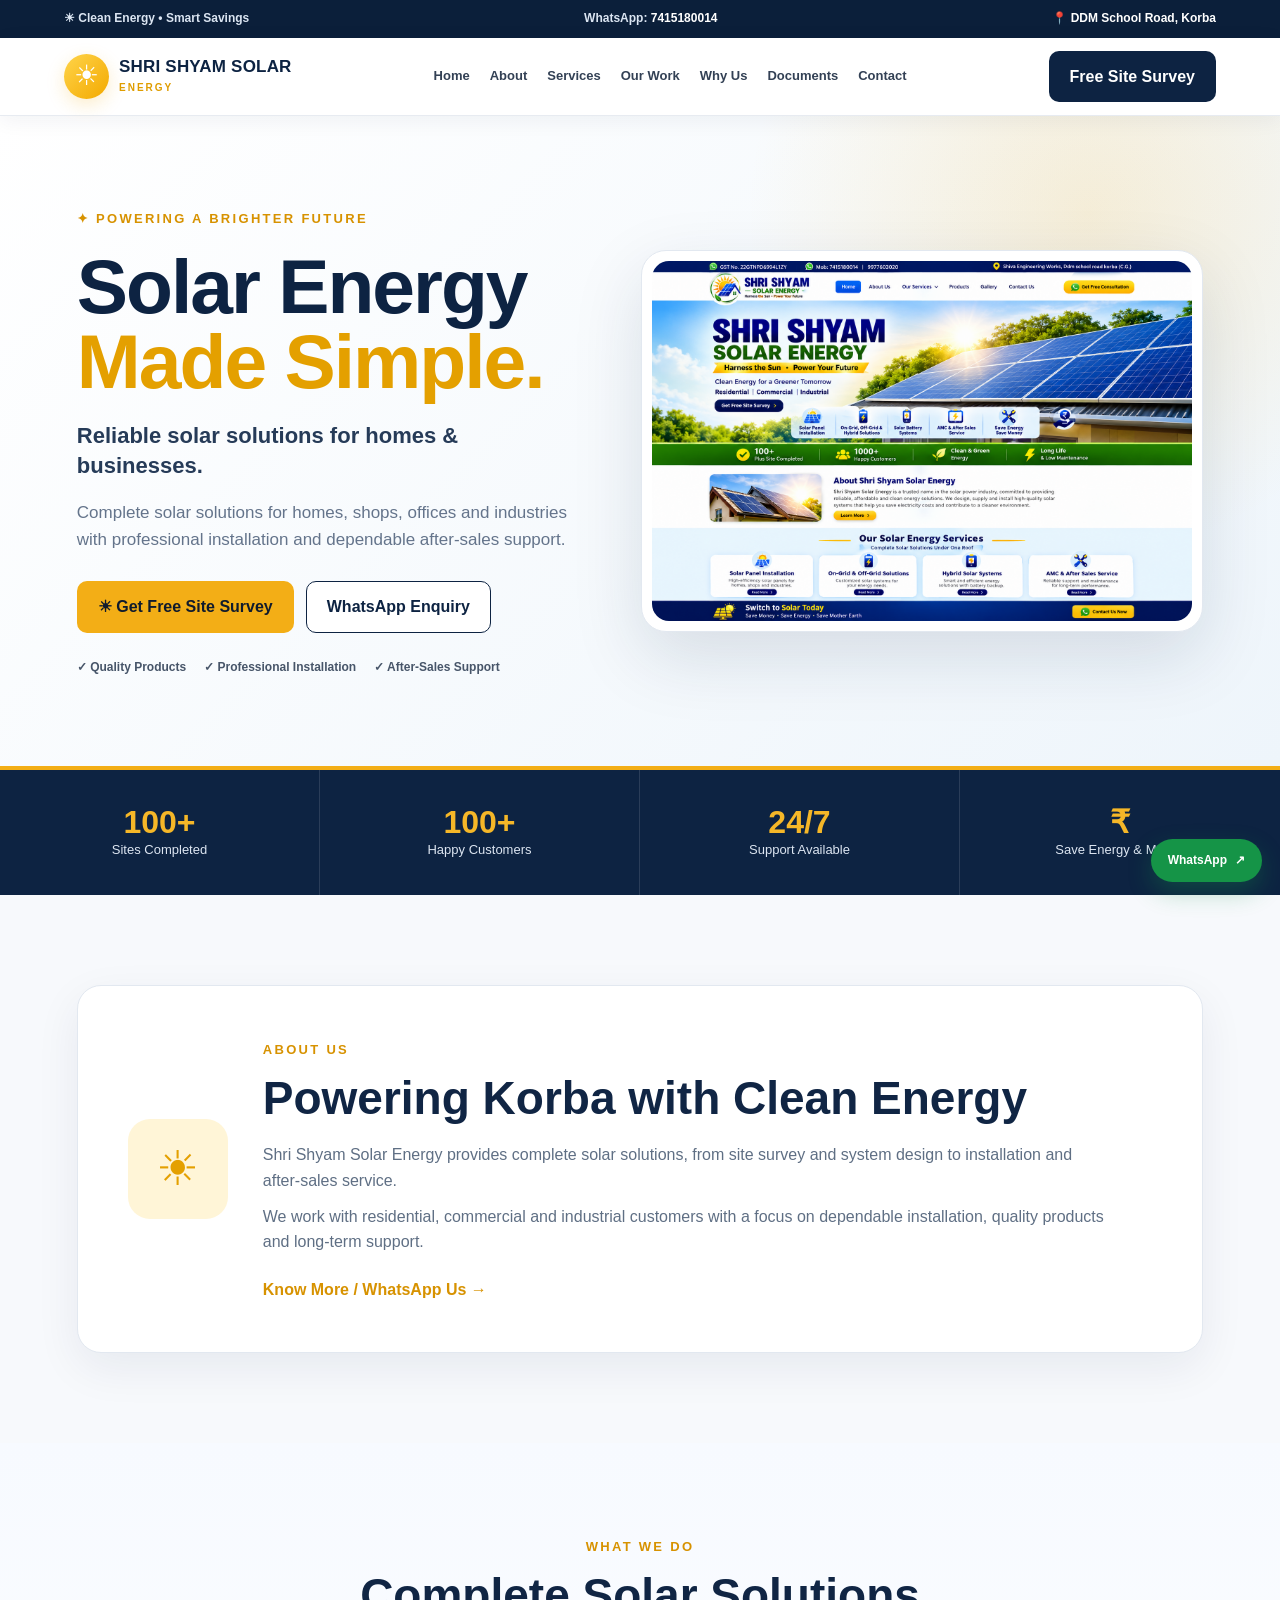
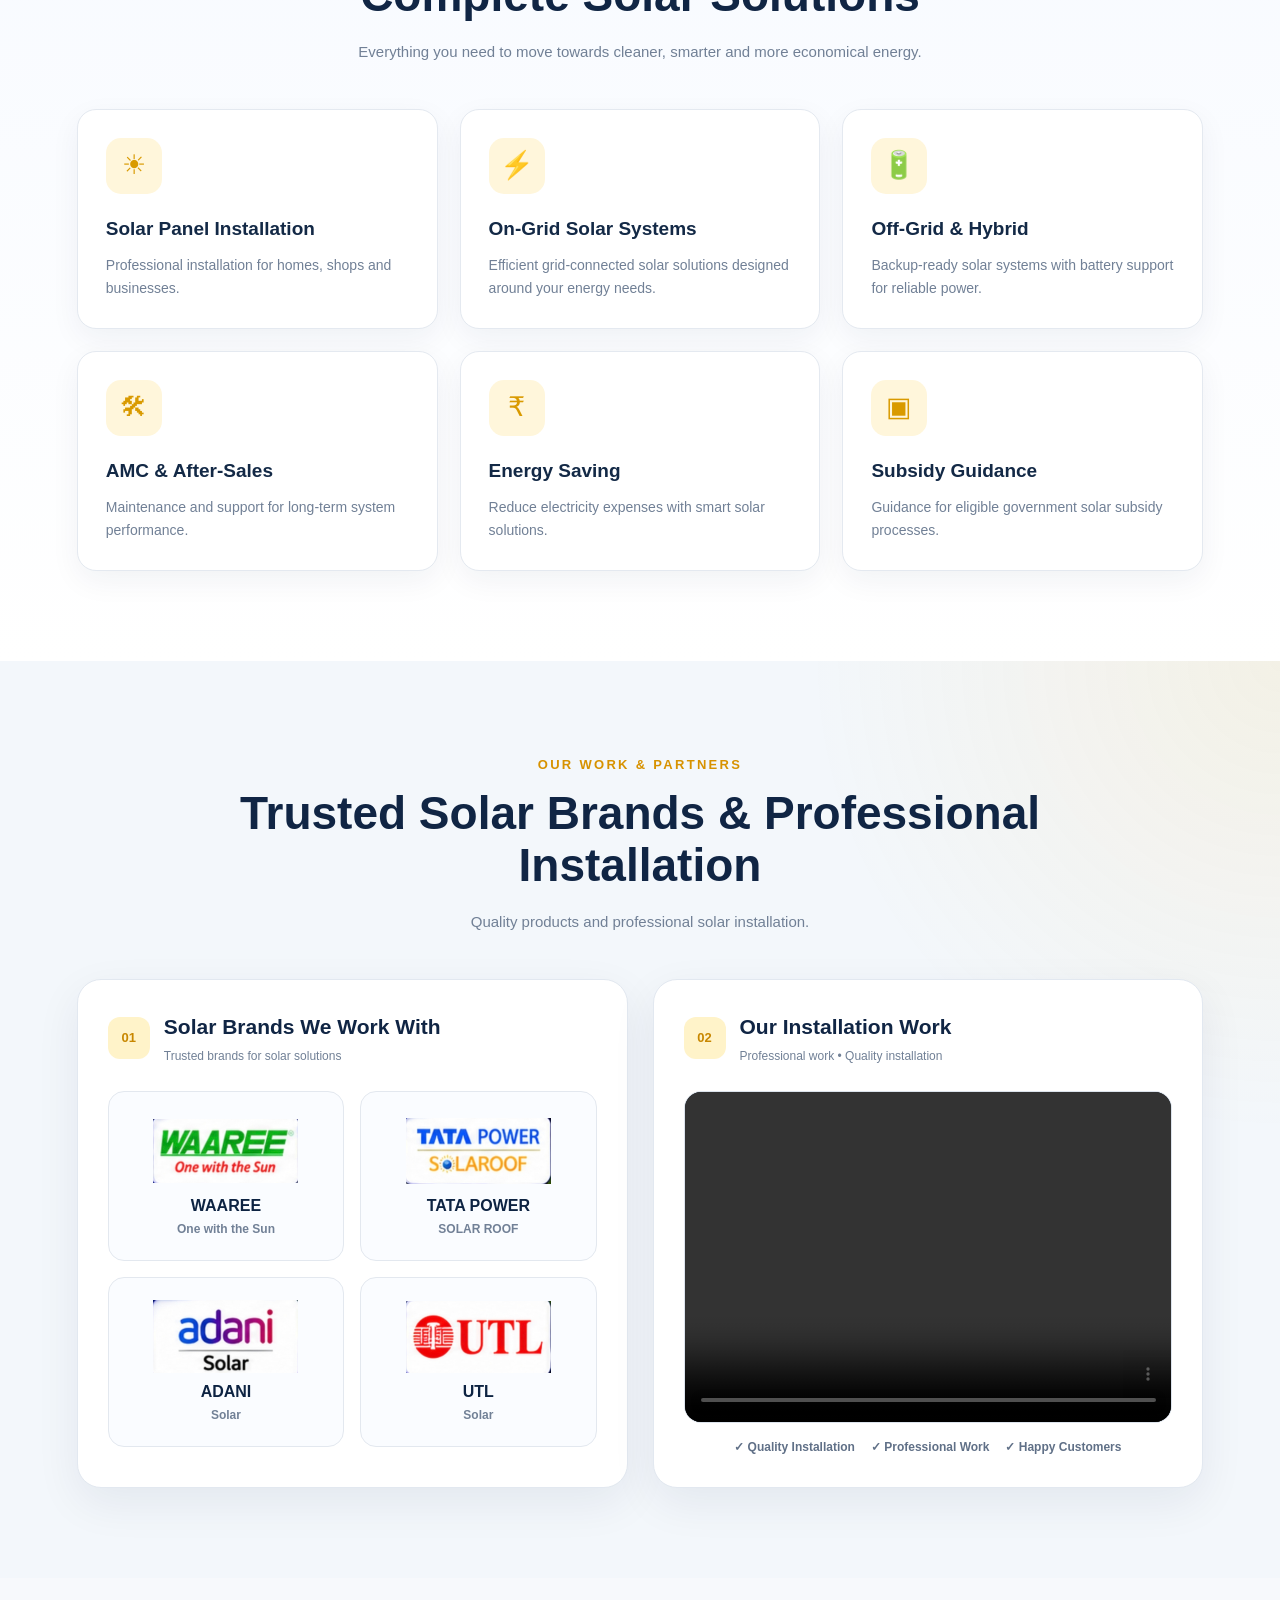
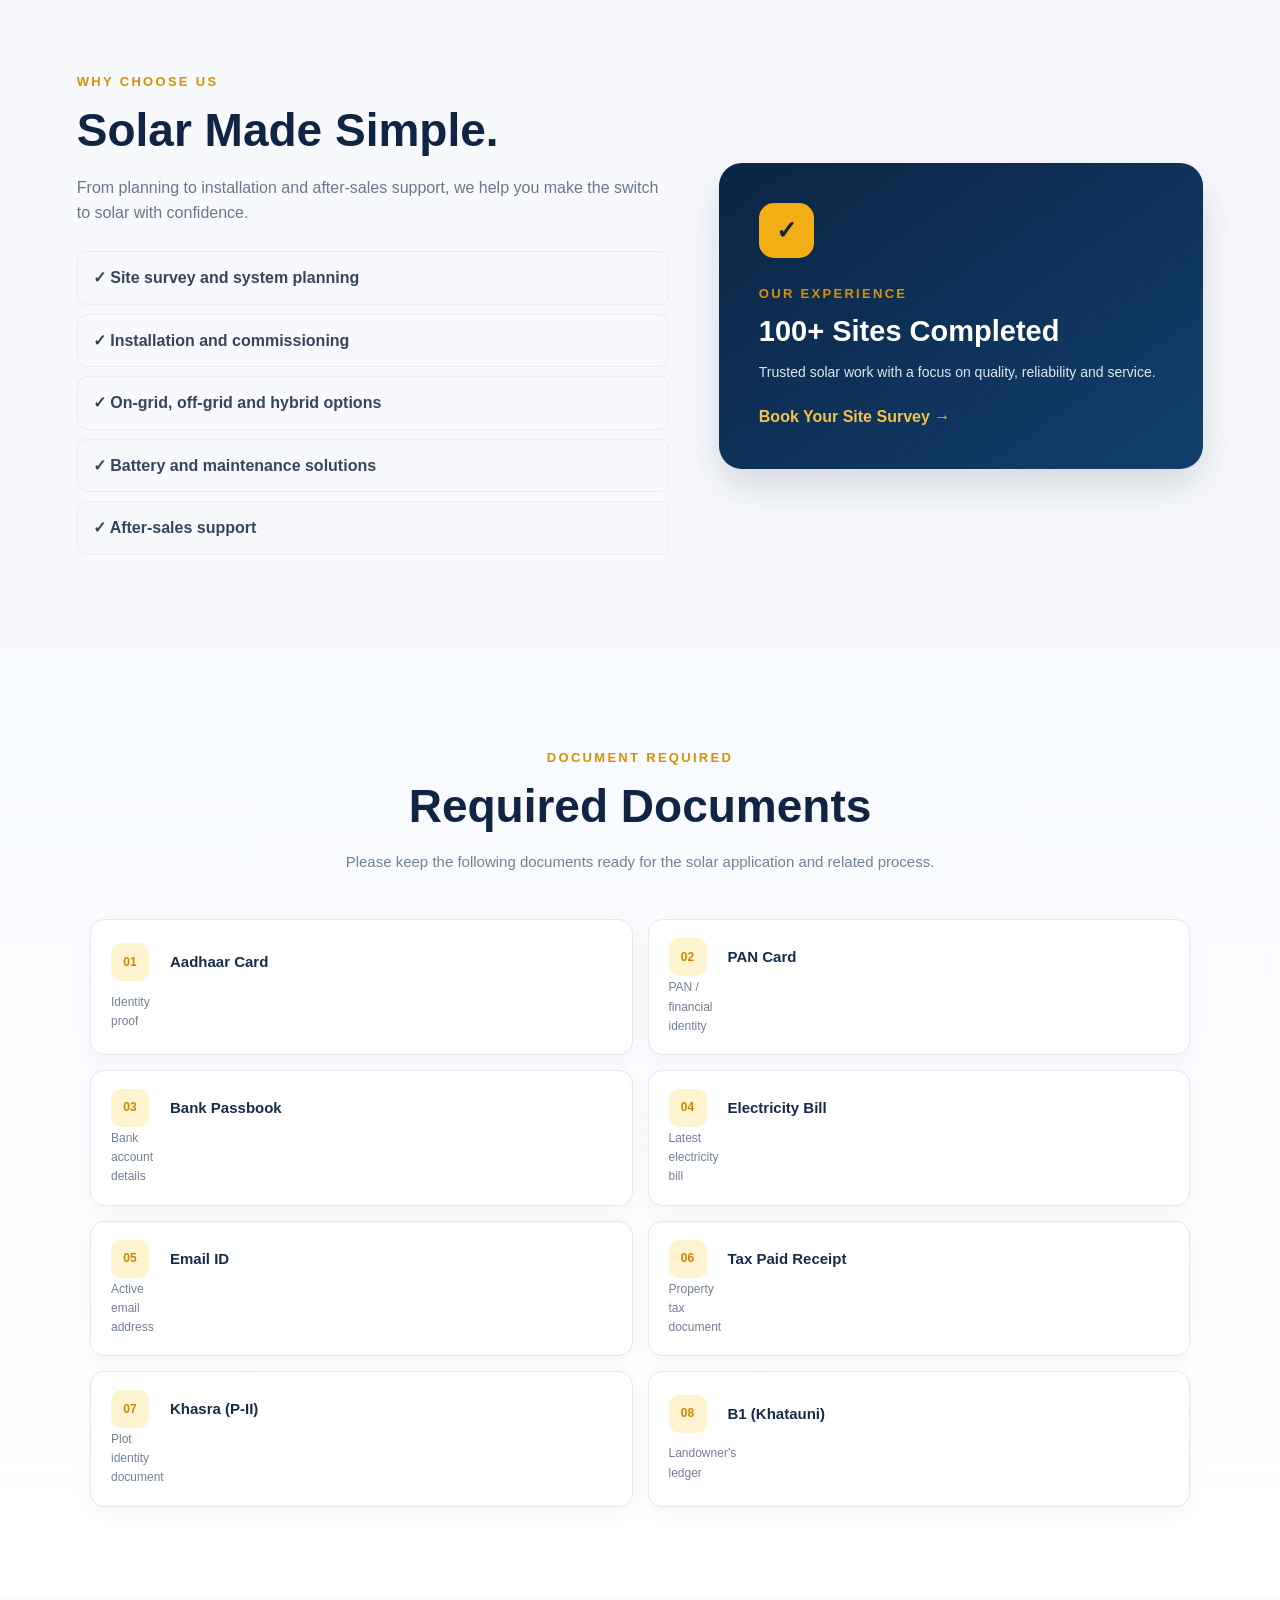
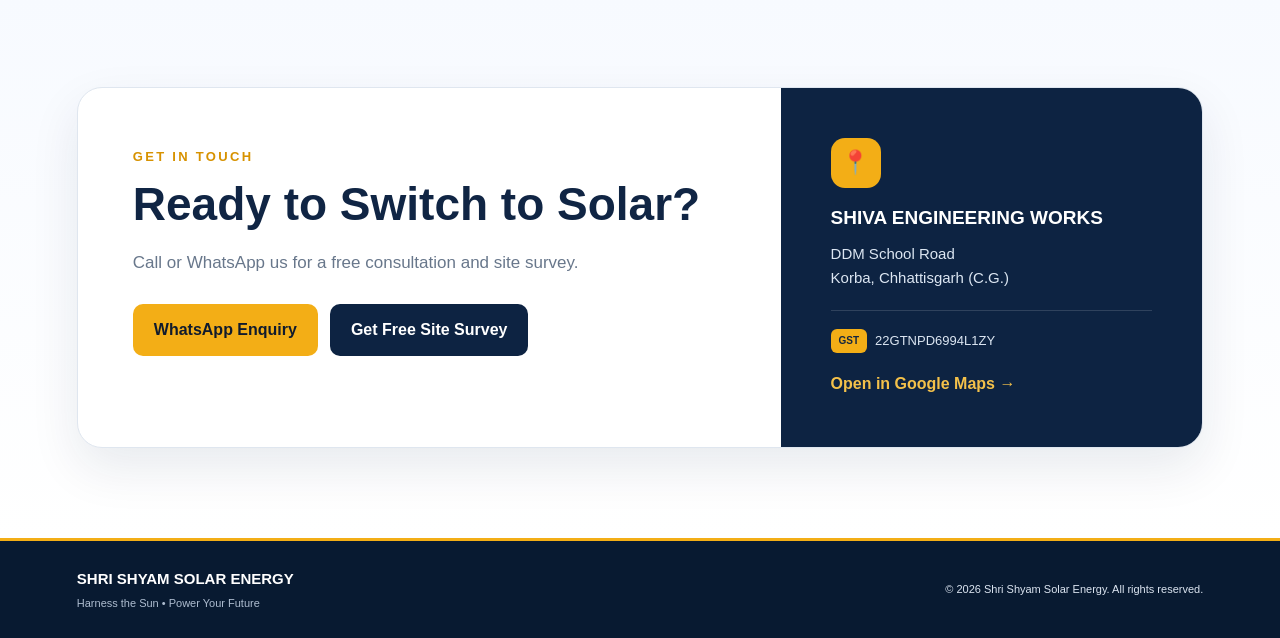
==== index.html @ 36a0c5da "Update index.html" ====
<!DOCTYPE html>
<html lang="en">

<head>
  <meta charset="UTF-8">
  <meta name="viewport" content="width=device-width, initial-scale=1.0">

  <meta name="description"
    content="Shri Shyam Solar Energy - Solar panel installation, on-grid, off-grid, hybrid systems, batteries and AMC services in Korba, Chhattisgarh.">

  <meta name="theme-color" content="#0d2342">

  <title>Shri Shyam Solar Energy | Korba</title>

  <link rel="stylesheet" href="style.css">
</head>

<body>

  <!-- TOP BAR -->
  <div class="topbar">
    <div>☀ Clean Energy • Smart Savings</div>

    <div>
      WhatsApp:
      <a href="https://wa.me/917415180014?text=Hello%20Shri%20Shyam%20Solar%20Energy%2C%20I%20want%20a%20solar%20enquiry.">
        7415180014
      </a>
    </div>

    <a
      class="location-link"
      href="https://www.google.com/maps/dir/?api=1&destination=Shiva%20Engineering%20Works%2C%20DDM%20School%20Road%2C%20Korba%2C%20Chhattisgarh"
      target="_blank"
      rel="noopener">
      📍 DDM School Road, Korba
    </a>
  </div>


  <!-- NAVIGATION -->
  <nav class="nav">

    <a class="brand" href="#home">
      <div class="brand-mark">☀</div>

      <div class="brand-text">
        <strong>SHRI SHYAM SOLAR</strong>
        <span>ENERGY</span>
      </div>
    </a>

    <div class="links">
      <a href="#home">Home</a>
      <a href="#about">About</a>
      <a href="#services">Services</a>
      <a href="#work">Our Work</a>
      <a href="#why">Why Us</a>
      <a href="#documents">Documents</a>
      <a href="#contact">Contact</a>
    </div>

    <a
      class="btn navy nav-cta"
      href="https://wa.me/917415180014?text=Hello%20Shri%20Shyam%20Solar%20Energy%2C%20I%20want%20a%20free%20site%20survey.">
      Free Site Survey
    </a>

  </nav>


  <main>

    <!-- HERO -->
    <section class="hero" id="home">

      <div class="hero-copy">

        <label>✦ POWERING A BRIGHTER FUTURE</label>

        <h1>
          Solar Energy
          <em>Made Simple.</em>
        </h1>

        <h2>
          Reliable solar solutions for homes & businesses.
        </h2>

        <p>
          Complete solar solutions for homes, shops, offices and industries
          with professional installation and dependable after-sales support.
        </p>

        <div class="actions">

          <a
            class="btn gold"
            href="https://wa.me/917415180014?text=Hello%20Shri%20Shyam%20Solar%20Energy%2C%20I%20want%20a%20free%20site%20survey.">
            ☀ Get Free Site Survey
          </a>

          <a
            class="btn outline"
            href="https://wa.me/917415180014?text=Hello%20Shri%20Shyam%20Solar%20Energy%2C%20I%20want%20a%20solar%20enquiry.">
            WhatsApp Enquiry
          </a>

        </div>

        <div class="points">
          <span>✓ Quality Products</span>
          <span>✓ Professional Installation</span>
          <span>✓ After-Sales Support</span>
        </div>

      </div>


      <!-- MAIN BRAND IMAGE -->
      <div class="heroimg">
        <img
          src="solar-banner.png"
          alt="Shri Shyam Solar Energy">
      </div>

    </section>


    <!-- STATS -->
    <section class="stats">

      <div>
        <b>100+</b>
        <span>Sites Completed</span>
      </div>

      <div>
        <b>100+</b>
        <span>Happy Customers</span>
      </div>

      <div>
        <b>24/7</b>
        <span>Support Available</span>
      </div>

      <div>
        <b>₹</b>
        <span>Save Energy & Money</span>
      </div>

    </section>


    <!-- ABOUT -->
    <section class="section" id="about">

      <div class="card about">

        <div class="icon">☀</div>

        <div>
          <label>ABOUT US</label>

          <h2>Powering Korba with Clean Energy</h2>

          <p>
            Shri Shyam Solar Energy provides complete solar solutions,
            from site survey and system design to installation and
            after-sales service.
          </p>

          <p>
            We work with residential, commercial and industrial customers
            with a focus on dependable installation, quality products
            and long-term support.
          </p>

          <a
            class="text-link"
            href="https://wa.me/917415180014?text=Hello%20Shri%20Shyam%20Solar%20Energy%2C%20I%20want%20more%20information.">
            Know More / WhatsApp Us →
          </a>
        </div>

      </div>

    </section>


    <!-- SERVICES -->
    <section class="section light" id="services">

      <header>
        <label>WHAT WE DO</label>

        <h2>Complete Solar Solutions</h2>

        <p>
          Everything you need to move towards cleaner, smarter
          and more economical energy.
        </p>
      </header>


      <div class="grid services">

        <article>
          <i>☀</i>
          <h3>Solar Panel Installation</h3>
          <p>Professional installation for homes, shops and businesses.</p>
        </article>

        <article>
          <i>⚡</i>
          <h3>On-Grid Solar Systems</h3>
          <p>
            Efficient grid-connected solar solutions designed around
            your energy needs.
          </p>
        </article>

        <article>
          <i>🔋</i>
          <h3>Off-Grid & Hybrid</h3>
          <p>
            Backup-ready solar systems with battery support
            for reliable power.
          </p>
        </article>

        <article>
          <i>🛠</i>
          <h3>AMC & After-Sales</h3>
          <p>
            Maintenance and support for long-term system performance.
          </p>
        </article>

        <article>
          <i>₹</i>
          <h3>Energy Saving</h3>
          <p>
            Reduce electricity expenses with smart solar solutions.
          </p>
        </article>

        <article>
          <i>▣</i>
          <h3>Subsidy Guidance</h3>
          <p>
            Guidance for eligible government solar subsidy processes.
          </p>
        </article>

      </div>

    </section>


    <!-- OUR WORK -->
    <section class="section work" id="work">

      <header>
        <label>OUR WORK & PARTNERS</label>

        <h2>Trusted Solar Brands & Professional Installation</h2>

        <p>
          Quality products and professional solar installation.
        </p>
      </header>


      <div class="workgrid">

        <!-- BRANDS -->
        <div class="card work-card">

          <div class="box-heading">
            <span>01</span>

            <div>
              <h3>Solar Brands We Work With</h3>
              <p>Trusted brands for solar solutions</p>
            </div>
          </div>


          <div class="brands">

            <div class="brand-card">
              <img
                src="IMG_20260815_014127.jpg"
                alt="WAAREE Solar">

              <strong>WAAREE</strong>
              <small>One with the Sun</small>
            </div>


            <div class="brand-card">
              <img
                src="IMG_20260815_014147.jpg"
                alt="TATA Power Solar">

              <strong>TATA POWER</strong>
              <small>SOLAR ROOF</small>
            </div>


            <div class="brand-card">
              <img
                src="IMG_20260815_014202.jpg"
                alt="Adani Solar">

              <strong>ADANI</strong>
              <small>Solar</small>
            </div>


            <div class="brand-card">
              <img
                src="IMG_20260815_014248.jpg"
                alt="UTL Solar">

              <strong>UTL</strong>
              <small>Solar</small>
            </div>

          </div>

        </div>


        <!-- VIDEO -->
        <div class="card work-card">

          <div class="box-heading">
            <span>02</span>

            <div>
              <h3>Our Installation Work</h3>
              <p>Professional work • Quality installation</p>
            </div>
          </div>


          <div class="video">

            <video
              controls
              playsinline
              preload="metadata">

              <source
                src="VID_20260814_113525_808.mp4"
                type="video/mp4">

              Your browser does not support video.

            </video>

          </div>


          <div class="video-points">
            <span>✓ Quality Installation</span>
            <span>✓ Professional Work</span>
            <span>✓ Happy Customers</span>
          </div>

        </div>

      </div>

    </section>


    <!-- WHY US -->
    <section class="section" id="why">

      <div class="why">

        <div>

          <label>WHY CHOOSE US</label>

          <h2>Solar Made Simple.</h2>

          <p>
            From planning to installation and after-sales support,
            we help you make the switch to solar with confidence.
          </p>


          <ul>
            <li>✓ Site survey and system planning</li>
            <li>✓ Installation and commissioning</li>
            <li>✓ On-grid, off-grid and hybrid options</li>
            <li>✓ Battery and maintenance solutions</li>
            <li>✓ After-sales support</li>
          </ul>

        </div>


        <aside>

          <b>✓</b>

          <label>OUR EXPERIENCE</label>

          <h3>100+ Sites Completed</h3>

          <p>
            Trusted solar work with a focus on quality,
            reliability and service.
          </p>

          <a
            href="https://wa.me/917415180014?text=Hello%20Shri%20Shyam%20Solar%20Energy%2C%20I%20want%20a%20free%20site%20survey.">
            Book Your Site Survey →
          </a>

        </aside>

      </div>

    </section>


    <!-- DOCUMENTS -->
    <section class="section light" id="documents">

      <header>

        <label>DOCUMENT REQUIRED</label>

        <h2>Required Documents</h2>

        <p>
          Please keep the following documents ready for the
          solar application and related process.
        </p>

      </header>


      <div class="documents-grid">

        <div class="document-item">
          <span>01</span>
          <strong>Aadhaar Card</strong>
          <small>Identity proof</small>
        </div>

        <div class="document-item">
          <span>02</span>
          <strong>PAN Card</strong>
          <small>PAN / financial identity</small>
        </div>

        <div class="document-item">
          <span>03</span>
          <strong>Bank Passbook</strong>
          <small>Bank account details</small>
        </div>

        <div class="document-item">
          <span>04</span>
          <strong>Electricity Bill</strong>
          <small>Latest electricity bill</small>
        </div>

        <div class="document-item">
          <span>05</span>
          <strong>Email ID</strong>
          <small>Active email address</small>
        </div>

        <div class="document-item">
          <span>06</span>
          <strong>Tax Paid Receipt</strong>
          <small>Property tax document</small>
        </div>

        <div class="document-item">
          <span>07</span>
          <strong>Khasra (P-II)</strong>
          <small>Plot identity document</small>
        </div>

        <div class="document-item">
          <span>08</span>
          <strong>B1 (Khatauni)</strong>
          <small>Landowner's ledger</small>
        </div>

      </div>

    </section>


    <!-- CONTACT -->
    <section class="section light" id="contact">

      <div class="contact">

        <div class="contact-main">

          <label>GET IN TOUCH</label>

          <h2>Ready to Switch to Solar?</h2>

          <p>
            Call or WhatsApp us for a free consultation
            and site survey.
          </p>


          <div class="actions">

            <a
              class="btn gold"
              href="https://wa.me/917415180014?text=Hello%20Shri%20Shyam%20Solar%20Energy%2C%20I%20want%20a%20solar%20enquiry.">
              WhatsApp Enquiry
            </a>

            <a
              class="btn navy"
              href="https://wa.me/917415180014?text=Hello%20Shri%20Shyam%20Solar%20Energy%2C%20I%20want%20a%20free%20site%20survey.">
              Get Free Site Survey
            </a>

          </div>

        </div>


        <!-- CLICKABLE OFFICE ADDRESS -->
        <a
          class="address"
          href="https://www.google.com/maps/dir/?api=1&destination=Shiva%20Engineering%20Works%2C%20DDM%20School%20Road%2C%20Korba%2C%20Chhattisgarh"
          target="_blank"
          rel="noopener">

          <div class="address-icon">📍</div>

          <strong>SHIVA ENGINEERING WORKS</strong>

          <p>
            DDM School Road<br>
            Korba, Chhattisgarh (C.G.)
          </p>

          <div class="gst">
            <span>GST</span>
            22GTNPD6994L1ZY
          </div>

          <span class="map-link">
            Open in Google Maps →
          </span>

        </a>

      </div>

    </section>

  </main>


  <!-- FOOTER -->
  <footer>

    <div>
      <strong>SHRI SHYAM SOLAR ENERGY</strong>

      <small>
        Harness the Sun • Power Your Future
      </small>
    </div>

    <div>
      © 2026 Shri Shyam Solar Energy. All rights reserved.
    </div>

  </footer>


  <!-- FLOATING WHATSAPP -->
  <a
    class="wa"
    href="https://wa.me/917415180014?text=Hello%20Shri%20Shyam%20Solar%20Energy%2C%20I%20want%20a%20solar%20enquiry."
    aria-label="WhatsApp Enquiry">

    <span>WhatsApp</span>
    ↗

  </a>

</body>
</html>
---- style.css ----
* {
  box-sizing: border-box;
  margin: 0;
  padding: 0;
}

html {
  scroll-behavior: smooth;
}

body {
  font-family: Arial, Helvetica, sans-serif;
  color: #172033;
  background: #f7f9fc;
  line-height: 1.6;
  overflow-x: hidden;
}

a {
  text-decoration: none;
  color: inherit;
}

img,
video {
  max-width: 100%;
  display: block;
}


/* =========================
   TOP BAR
   ========================= */

.topbar {
  min-height: 38px;
  padding: 8px 5%;
  display: flex;
  justify-content: space-between;
  align-items: center;
  gap: 18px;
  background: #0b1f3a;
  color: #dbe5f2;
  font-size: 12px;
  font-weight: 700;
}

.topbar a {
  color: #fff;
}

.topbar a:hover {
  color: #f3b51b;
}


/* =========================
   NAVIGATION
   ========================= */

.nav {
  position: sticky;
  top: 0;
  z-index: 50;
  min-height: 78px;
  padding: 12px 5%;
  display: flex;
  align-items: center;
  justify-content: space-between;
  gap: 20px;
  background: #fff;
  border-bottom: 1px solid #e7ebf1;
  box-shadow: 0 4px 20px #0f23460f;
}

.brand {
  display: flex;
  align-items: center;
  gap: 10px;
  flex-shrink: 0;
}

.brand-mark {
  width: 45px;
  height: 45px;
  display: grid;
  place-items: center;
  border-radius: 50%;
  background: linear-gradient(135deg, #ffd44a, #f3a900);
  color: #fff;
  font-size: 28px;
  box-shadow: 0 6px 18px #f3ae1638;
}

.brand-text strong {
  display: block;
  color: #0d2342;
  font-size: 17px;
  line-height: 1;
  letter-spacing: .2px;
}

.brand-text span {
  display: block;
  margin-top: 5px;
  color: #df9d00;
  font-size: 10px;
  font-weight: 900;
  letter-spacing: 2px;
}

.links {
  display: flex;
  align-items: center;
  gap: 20px;
}

.links a {
  font-size: 13px;
  font-weight: 700;
  color: #334155;
}

.links a:hover {
  color: #e09a00;
}


/* =========================
   BUTTONS
   ========================= */

.btn {
  display: inline-flex;
  align-items: center;
  justify-content: center;
  min-height: 46px;
  padding: 12px 20px;
  border-radius: 10px;
  font-weight: 800;
  border: 1px solid transparent;
  transition: .2s ease;
}

.btn:hover {
  transform: translateY(-2px);
}

.navy {
  background: #0d2342;
  color: #fff;
}

.gold {
  background: #f3ae16;
  color: #101b2d;
}

.outline {
  border-color: #0d2342;
  color: #0d2342;
  background: #fff;
}


/* =========================
   HERO
   ========================= */

.hero {
  min-height: 650px;
  padding: 80px 6%;
  display: grid;
  grid-template-columns: .95fr 1.05fr;
  align-items: center;
  gap: 55px;
  background:
    radial-gradient(circle at 85% 15%, #f3ae1629, transparent 28%),
    linear-gradient(135deg, #fff, #eef5fb);
}

.hero-copy {
  min-width: 0;
}

.hero label,
header label,
.card label,
.why label,
.contact label {
  color: #d79200;
  font-size: 13px;
  font-weight: 900;
  letter-spacing: 2.3px;
}

.hero h1 {
  color: #0d2342;
  font-size: clamp(45px, 6vw, 78px);
  line-height: .98;
  letter-spacing: -2px;
  margin-top: 18px;
}

.hero h1 em {
  display: block;
  color: #e4a000;
  font-style: normal;
}

.hero h2 {
  margin-top: 22px;
  color: #263b58;
  font-size: 22px;
  line-height: 1.35;
}

.hero p {
  max-width: 560px;
  margin-top: 12px;
  color: #64748b;
  font-size: 17px;
}

.actions {
  display: flex;
  flex-wrap: wrap;
  gap: 12px;
  margin-top: 28px;
}

.points {
  display: flex;
  flex-wrap: wrap;
  gap: 8px 18px;
  margin-top: 25px;
  color: #475569;
  font-size: 12px;
  font-weight: 700;
}

.points span {
  white-space: nowrap;
}


/* MAIN BRAND PHOTO */

.heroimg {
  width: 100%;
  padding: 10px;
  background: #fff;
  border: 1px solid #e2e8f0;
  border-radius: 25px;
  box-shadow: 0 25px 70px #0d234221;
  overflow: hidden;
}

.heroimg img {
  width: 100%;
  height: auto;
  max-height: 500px;
  object-fit: cover;
  border-radius: 17px;
}


/* =========================
   STATS
   ========================= */

.stats {
  display: grid;
  grid-template-columns: repeat(4, 1fr);
  background: #0d2342;
  border-top: 4px solid #f3ae16;
}

.stats div {
  min-height: 125px;
  display: grid;
  place-items: center;
  align-content: center;
  padding: 20px 12px;
  border-right: 1px solid #ffffff1f;
  text-align: center;
}

.stats div:last-child {
  border-right: 0;
}

.stats b {
  color: #f5b728;
  font-size: 32px;
  line-height: 1.1;
}

.stats span {
  color: #dce5f1;
  font-size: 13px;
}


/* =========================
   COMMON SECTIONS
   ========================= */

.section {
  width: 100%;
  padding: 90px 6%;
}

.light {
  background: linear-gradient(180deg, #f7faff, #fff);
}

header {
  max-width: 850px;
  margin: 0 auto 45px;
  text-align: center;
}

h2 {
  color: #102544;
  font-size: clamp(31px, 4vw, 46px);
  line-height: 1.15;
  margin: 10px 0 18px;
}

header p,
.section > p {
  color: #718096;
  font-size: 15px;
}


/* =========================
   ABOUT
   ========================= */

.card {
  background: #fff;
  border: 1px solid #e2e8f0;
  border-radius: 24px;
  box-shadow: 0 15px 45px #0f234612;
}

.about {
  max-width: 1150px;
  margin: auto;
  padding: 50px;
  display: grid;
  grid-template-columns: 100px minmax(0, 1fr);
  gap: 35px;
  align-items: center;
}

.icon {
  width: 100px;
  height: 100px;
  display: grid;
  place-items: center;
  border-radius: 22px;
  background: #fff5d7;
  color: #e4a000;
  font-size: 48px;
}

.about p {
  max-width: 850px;
  color: #5f6f84;
  font-size: 16px;
  margin: 10px 0;
}

.text-link {
  display: inline-block;
  margin-top: 12px;
  color: #d79200;
  font-weight: 800;
}


/* =========================
   SERVICES
   ========================= */

.grid {
  max-width: 1200px;
  margin: auto;
  display: grid;
  grid-template-columns: repeat(3, minmax(0, 1fr));
  gap: 22px;
}

.services article {
  min-height: 220px;
  padding: 28px;
  background: #fff;
  border: 1px solid #e4e9f0;
  border-radius: 19px;
  box-shadow: 0 10px 30px #0f23460e;
  transition: .25s ease;
}

.services article:hover {
  transform: translateY(-5px);
  box-shadow: 0 16px 35px #0f23461a;
}

.services i {
  width: 56px;
  height: 56px;
  display: grid;
  place-items: center;
  margin-bottom: 20px;
  border-radius: 15px;
  background: #fff6db;
  color: #d99a00;
  font-size: 27px;
  font-style: normal;
}

.services h3 {
  color: #132946;
  margin-bottom: 10px;
  font-size: 19px;
}

.services p {
  color: #718096;
  font-size: 14px;
}


/* =========================
   OUR WORK
   ========================= */

.work {
  background:
    radial-gradient(circle at top right, #f3ae1617, transparent 30%),
    #f3f7fb;
}

.workgrid {
  max-width: 1200px;
  margin: auto;
  display: grid;
  grid-template-columns: minmax(0, 1fr) minmax(0, 1fr);
  gap: 25px;
}

.work-card {
  padding: 30px;
  min-width: 0;
}

.box-heading {
  display: flex;
  align-items: center;
  gap: 14px;
  margin-bottom: 25px;
}

.box-heading > span {
  width: 42px;
  height: 42px;
  flex: 0 0 42px;
  display: grid;
  place-items: center;
  border-radius: 12px;
  background: #fff3c9;
  color: #c88700;
  font-weight: 900;
  font-size: 13px;
}

.box-heading h3 {
  color: #102544;
  font-size: 21px;
  margin: 0;
}

.box-heading p {
  color: #718096;
  font-size: 12px;
  margin-top: 3px;
}


/* BRAND CARDS */

.brands {
  display: grid;
  grid-template-columns: repeat(2, minmax(0, 1fr));
  gap: 16px;
}

.brand-card {
  min-width: 0;
  min-height: 170px;
  padding: 15px;
  display: flex;
  flex-direction: column;
  align-items: center;
  justify-content: center;
  text-align: center;
  background: #fafcff;
  border: 1px solid #e3e8ef;
  border-radius: 16px;
  transition: .25s ease;
  overflow: hidden;
}

.brand-card:hover {
  transform: translateY(-4px);
  box-shadow: 0 10px 25px #0f234614;
}

.brand-card img {
  width: 100%;
  max-width: 145px;
  height: 75px;
  object-fit: contain;
  margin-bottom: 8px;
}

.brand-card strong {
  color: #0d2342;
  font-size: 16px;
  line-height: 1.2;
}

.brand-card small {
  margin-top: 4px;
  color: #718096;
  font-size: 12px;
  font-weight: 700;
}


/* =========================
   VIDEO
   ========================= */

.video {
  width: 100%;
  overflow: hidden;
  border-radius: 17px;
  background: #071526;
  border: 1px solid #dce3ec;
}

.video video {
  display: block;
  width: 100%;
  height: 330px;
  object-fit: contain;
  background: #071526;
}

.video-points {
  display: flex;
  justify-content: center;
  flex-wrap: wrap;
  gap: 8px 16px;
  margin-top: 15px;
  color: #607087;
  font-size: 12px;
  font-weight: 700;
}


/* =========================
   WHY US
   ========================= */

.why {
  max-width: 1150px;
  margin: auto;
  display: grid;
  grid-template-columns: minmax(0, 1.1fr) minmax(300px, .9fr);
  gap: 50px;
  align-items: center;
}

.why > div > p {
  color: #69788c;
  max-width: 700px;
  font-size: 16px;
}

.why ul {
  list-style: none;
  margin-top: 25px;
}

.why li {
  padding: 13px 15px;
  margin-bottom: 9px;
  background: #f7f9fc;
  border: 1px solid #e9edf3;
  border-radius: 10px;
  color: #35465c;
  font-weight: 600;
}

.why aside {
  padding: 40px;
  background: linear-gradient(145deg, #0b2444, #123f6c);
  color: #fff;
  border-radius: 23px;
  box-shadow: 0 18px 40px #0d234226;
}

.why aside > b {
  display: grid;
  place-items: center;
  width: 55px;
  height: 55px;
  margin-bottom: 22px;
  background: #f3ae16;
  color: #12223a;
  border-radius: 15px;
  font-size: 25px;
}

.why aside h3 {
  font-size: 29px;
  line-height: 1.2;
  margin: 8px 0 13px;
}

.why aside p {
  color: #dbe6f2;
  font-size: 14px;
}

.why aside a {
  display: inline-block;
  margin-top: 20px;
  color: #f4c14a;
  font-weight: 800;
}


/* =========================
   DOCUMENTS
   ========================= */

.documents-grid {
  max-width: 1100px;
  margin: auto;
  display: grid;
  grid-template-columns: repeat(2, minmax(0, 1fr));
  gap: 15px;
}

.document-item {
  min-width: 0;
  display: grid;
  grid-template-columns: 45px minmax(0, 1fr);
  column-gap: 14px;
  align-items: center;
  padding: 18px 20px;
  background: #fff;
  border: 1px solid #e2e8f0;
  border-radius: 14px;
  box-shadow: 0 8px 22px #0f234608;
}

.document-item > span {
  width: 38px;
  height: 38px;
  display: grid;
  place-items: center;
  border-radius: 10px;
  background: #fff4cf;
  color: #c88700;
  font-size: 12px;
  font-weight: 900;
}

.document-item strong {
  display: block;
  color: #172c49;
  font-size: 15px;
}

.document-item small {
  display: block;
  margin-top: 2px;
  color: #718096;
  font-size: 12px;
}


/* =========================
   CONTACT
   ========================= */

.contact {
  max-width: 1200px;
  margin: auto;
  display: grid;
  grid-template-columns: minmax(0, 1.25fr) minmax(300px, .75fr);
  overflow: hidden;
  background: #fff;
  border: 1px solid #dfe6ef;
  border-radius: 25px;
  box-shadow: 0 20px 50px #0f234617;
}

.contact-main {
  min-width: 0;
  padding: 55px;
}

.contact-main > p {
  max-width: 620px;
  color: #68778b;
  font-size: 17px;
}

.contact-main .actions {
  max-width: 650px;
}


/* CLICKABLE ADDRESS */

.address {
  min-width: 0;
  padding: 50px;
  background: #0d2342;
  color: #fff;
  display: flex;
  flex-direction: column;
  justify-content: center;
  transition: .25s ease;
}

.address:hover {
  background: #102c4f;
}

.address-icon {
  width: 50px;
  height: 50px;
  display: grid;
  place-items: center;
  margin-bottom: 18px;
  background: #f3ae16;
  color: #142640;
  border-radius: 14px;
  font-size: 23px;
}

.address strong {
  font-size: 19px;
  line-height: 1.3;
}

.address p {
  margin-top: 12px;
  color: #dce6f2;
  font-size: 15px;
}

.gst {
  display: flex;
  align-items: center;
  gap: 8px;
  margin-top: 20px;
  padding-top: 18px;
  border-top: 1px solid #ffffff24;
  color: #dce6f2;
  font-size: 13px;
}

.gst span {
  padding: 4px 8px;
  border-radius: 6px;
  background: #f3ae16;
  color: #142640;
  font-size: 10px;
  font-weight: 900;
}

.map-link {
  display: inline-block;
  margin-top: 18px;
  color: #f4c14a;
  font-weight: 800;
}


/* =========================
   FOOTER
   ========================= */

footer {
  min-height: 100px;
  padding: 25px 6%;
  display: flex;
  justify-content: space-between;
  align-items: center;
  gap: 25px;
  background: #081a31;
  color: #dce5f1;
  border-top: 3px solid #f3ae16;
  font-size: 11px;
}

footer strong {
  color: #fff;
  font-size: 15px;
}

footer small {
  display: block;
  margin-top: 4px;
  color: #aebdd0;
  font-size: 11px;
}


/* =========================
   FLOATING WHATSAPP
   ========================= */

.wa {
  position: fixed;
  right: 18px;
  bottom: 18px;
  z-index: 60;
  display: flex;
  align-items: center;
  gap: 8px;
  padding: 12px 17px;
  border-radius: 50px;
  background: #159447;
  color: #fff;
  font-size: 12px;
  font-weight: 900;
  box-shadow: 0 10px 25px #1594474d;
}


/* =========================
   TABLET
   ========================= */

@media (max-width: 1050px) {

  .links {
    gap: 12px;
  }

  .links a {
    font-size: 11px;
  }

  .hero {
    grid-template-columns: 1fr 1fr;
    gap: 30px;
  }

  .grid {
    grid-template-columns: repeat(2, minmax(0, 1fr));
  }

}


/* =========================
   MOBILE
   ========================= */

@media (max-width: 750px) {

  .topbar {
    min-height: 36px;
    padding: 8px 15px;
    overflow-x: auto;
    justify-content: flex-start;
    white-space: nowrap;
    font-size: 11px;
  }

  .nav {
    min-height: 66px;
    padding: 9px 15px;
    gap: 10px;
  }

  .links {
    display: none;
  }

  .brand {
    min-width: 0;
  }

  .brand-mark {
    width: 38px;
    height: 38px;
    font-size: 23px;
  }

  .brand-text strong {
    font-size: 13px;
  }

  .brand-text span {
    font-size: 8px;
    letter-spacing: 1.5px;
  }

  .nav-cta {
    min-height: 40px;
    padding: 9px 11px;
    font-size: 10px;
    white-space: nowrap;
  }


  /* HERO */

  .hero {
    min-height: auto;
    display: flex;
    flex-direction: column;
    padding: 55px 18px 45px;
    gap: 35px;
  }

  .hero-copy {
    width: 100%;
  }

  .hero h1 {
    font-size: clamp(42px, 12vw, 58px);
    letter-spacing: -1.5px;
    line-height: 1;
  }

  .hero h2 {
    font-size: 19px;
    line-height: 1.35;
  }

  .hero p {
    font-size: 15px;
    line-height: 1.65;
  }

  .actions {
    width: 100%;
  }

  .actions .btn {
    width: 100%;
  }

  .points {
    display: flex;
    flex-direction: column;
    gap: 8px;
    font-size: 12px;
  }

  .points span {
    white-space: normal;
  }

  .heroimg {
    width: 100%;
    padding: 7px;
    border-radius: 18px;
  }

  .heroimg img {
    width: 100%;
    height: auto;
    min-height: 0;
    max-height: none;
    object-fit: cover;
    border-radius: 13px;
  }


  /* STATS */

  .stats {
    grid-template-columns: repeat(2, minmax(0, 1fr));
  }

  .stats div {
    min-height: 105px;
    padding: 15px 8px;
  }

  .stats div:nth-child(2) {
    border-right: 0;
  }

  .stats div:nth-child(3),
  .stats div:nth-child(4) {
    border-top: 1px solid #ffffff1f;
  }

  .stats div:nth-child(4) {
    border-right: 0;
  }

  .stats b {
    font-size: 27px;
  }


  /* SECTIONS */

  .section {
    padding: 65px 18px;
  }

  h2 {
    font-size: clamp(29px, 8vw, 37px);
    line-height: 1.18;
    letter-spacing: -.4px;
  }

  header {
    margin-bottom: 32px;
  }

  header p {
    font-size: 15px;
    line-height: 1.65;
  }


  /* ABOUT */

  .about {
    grid-template-columns: 1fr;
    padding: 30px 24px;
    gap: 22px;
  }

  .icon {
    width: 72px;
    height: 72px;
    font-size: 34px;
  }

  .about p {
    font-size: 15px;
    line-height: 1.7;
  }


  /* SERVICES */

  .grid {
    grid-template-columns: 1fr;
    gap: 16px;
  }

  .services article {
    min-height: auto;
    padding: 24px;
  }

  .services p {
    font-size: 14px;
    line-height: 1.65;
  }


  /* WORK */

  .workgrid {
    grid-template-columns: 1fr;
    gap: 20px;
  }

  .work-card {
    padding: 22px;
  }

  .box-heading {
    align-items: flex-start;
    margin-bottom: 20px;
  }

  .box-heading h3 {
    font-size: 19px;
    line-height: 1.3;
  }

  .box-heading p {
    font-size: 12px;
  }

  .brands {
    grid-template-columns: repeat(2, minmax(0, 1fr));
    gap: 12px;
  }

  .brand-card {
    min-height: 145px;
    padding: 12px 8px;
  }

  .brand-card img {
    max-width: 115px;
    height: 58px;
  }

  .brand-card strong {
    font-size: 14px;
  }

  .brand-card small {
    font-size: 11px;
  }


  /* VIDEO - DOES NOT CONTROL PAGE WIDTH */

  .video {
    width: 100%;
    max-width: 100%;
  }

  .video video {
    width: 100%;
    height: auto;
    max-height: 420px;
    min-height: 220px;
    object-fit: contain;
  }

  .video-points {
    font-size: 11px;
    line-height: 1.5;
  }


  /* WHY */

  .why {
    grid-template-columns: 1fr;
    gap: 28px;
  }

  .why > div > p {
    font-size: 15px;
    line-height: 1.7;
  }

  .why li {
    font-size: 14px;
    line-height: 1.5;
  }

  .why aside {
    padding: 30px 24px;
  }

  .why aside h3 {
    font-size: 26px;
  }


  /* DOCUMENTS */

  .documents-grid {
    grid-template-columns: 1fr;
    gap: 12px;
  }

  .document-item {
    padding: 16px;
  }


  /* CONTACT */

  .contact {
    grid-template-columns: 1fr;
    border-radius: 20px;
  }

  .contact-main {
    padding: 34px 24px;
  }

  .contact-main > p {
    font-size: 15px;
    line-height: 1.7;
  }

  .contact-main .actions {
    display: flex;
    flex-direction: column;
    gap: 10px;
  }

  .contact-main .btn {
    width: 100%;
  }

  .address {
    width: 100%;
    padding: 34px 24px;
  }

  .address strong {
    font-size: 18px;
  }


  /* FOOTER */

  footer {
    flex-direction: column;
    align-items: flex-start;
    padding: 25px 18px;
    gap: 12px;
    line-height: 1.6;
  }


  /* WHATSAPP */

  .wa {
    right: 12px;
    bottom: 12px;
    padding: 12px 15px;
  }

}


/* =========================
   SMALL MOBILE
   ========================= */

@media (max-width: 400px) {

  .nav {
    padding-left: 12px;
    padding-right: 12px;
  }

  .brand-mark {
    width: 35px;
    height: 35px;
    font-size: 21px;
  }

  .brand-text strong {
    font-size: 12px;
  }

  .nav-cta {
    padding: 8px 9px;
    font-size: 9px;
  }

  .hero {
    padding-left: 15px;
    padding-right: 15px;
  }

  .hero h1 {
    font-size: 40px;
  }

  .section {
    padding-left: 15px;
    padding-right: 15px;
  }

  .about {
    padding: 25px 20px;
  }

  .work-card {
    padding: 18px;
  }

  .brands {
    gap: 9px;
  }

  .brand-card {
    min-height: 135px;
  }

  .brand-card img {
    max-width: 100px;
    height: 52px;
  }

  .contact-main,
  .address {
    padding-left: 20px;
    padding-right: 20px;
  }

}
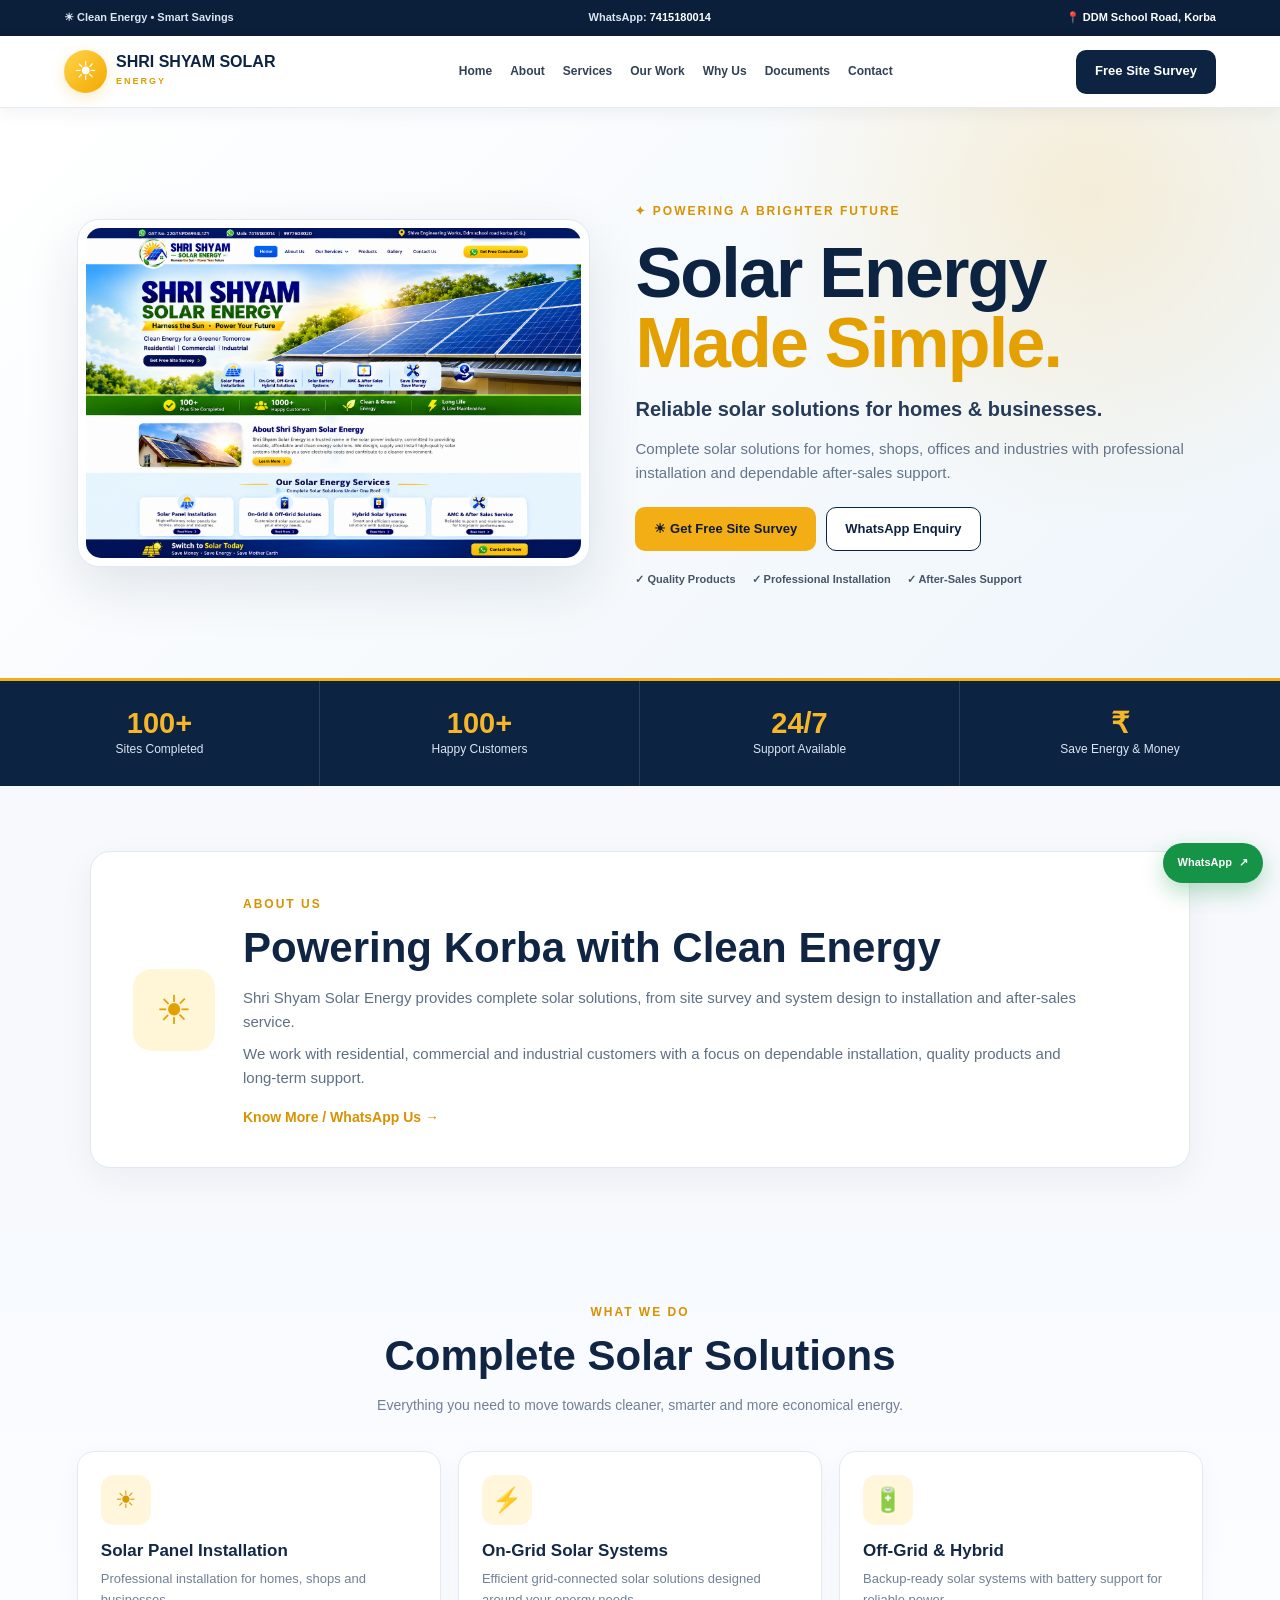
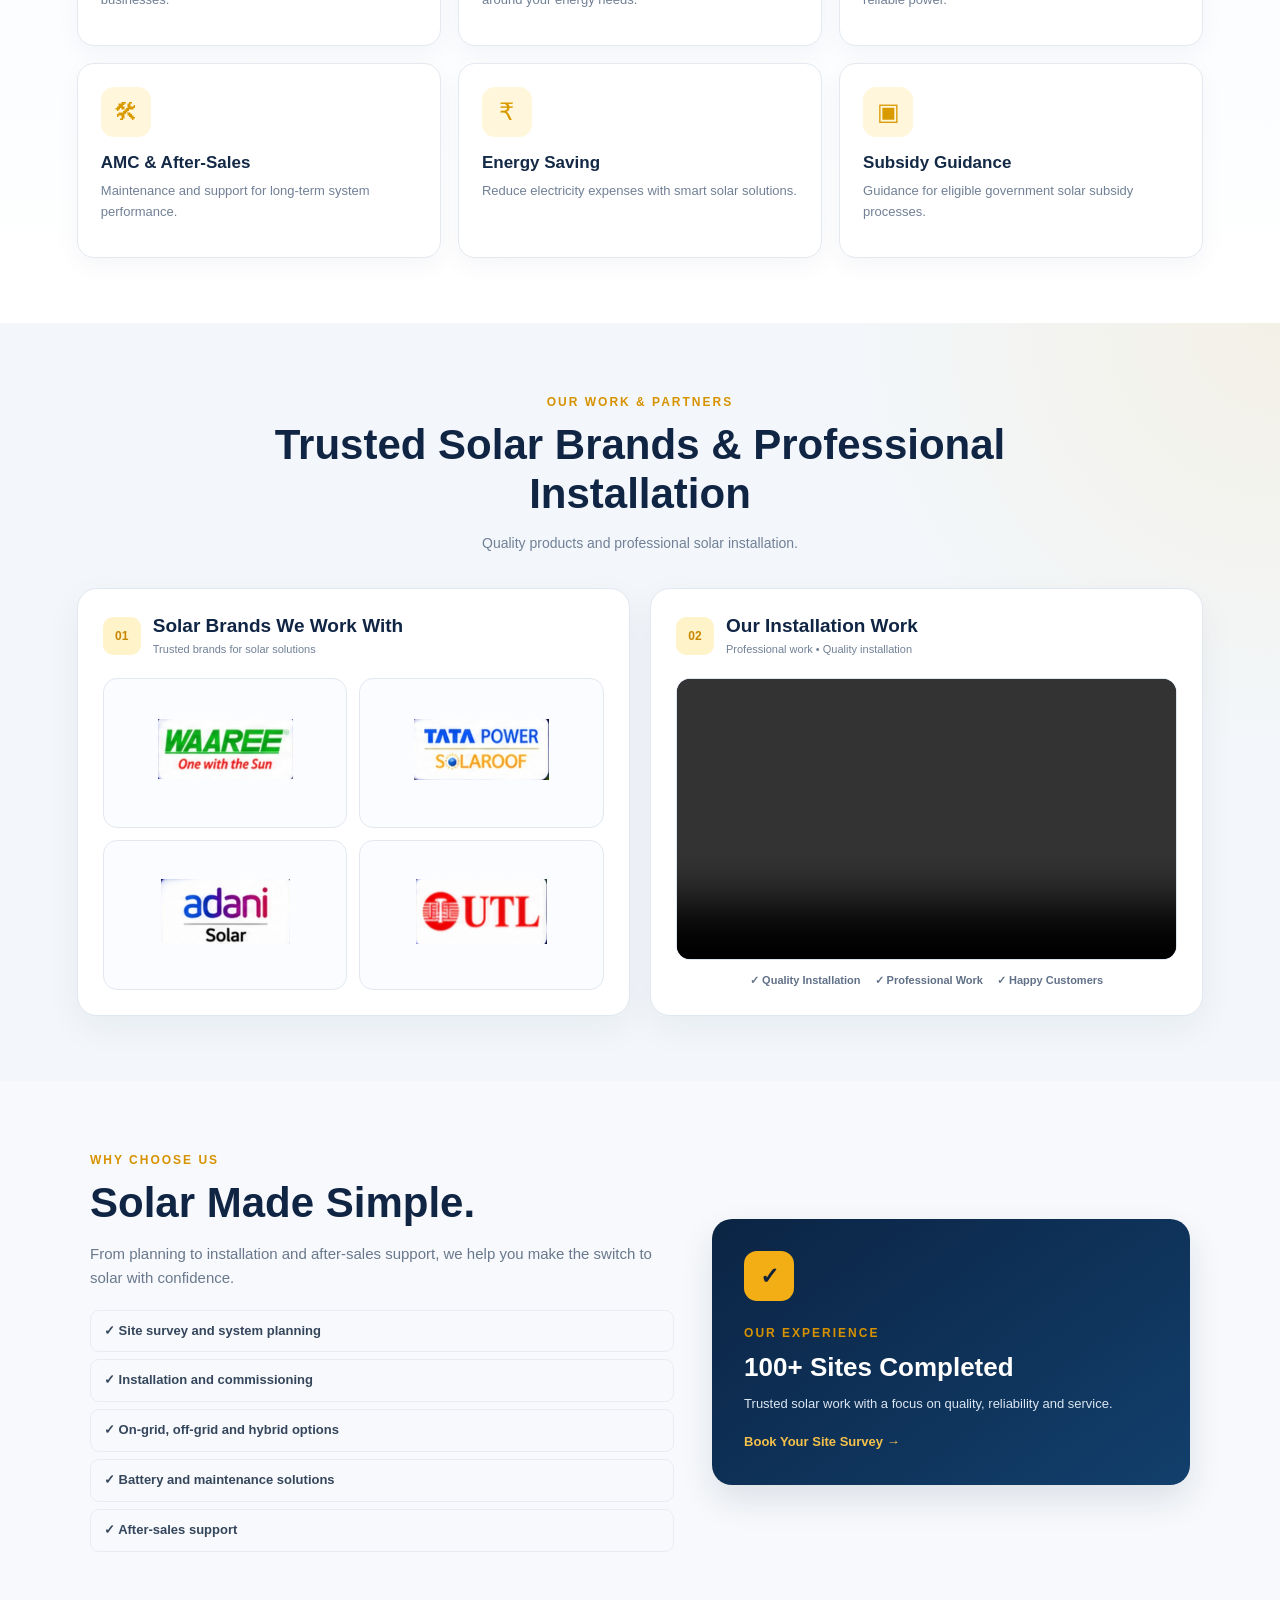
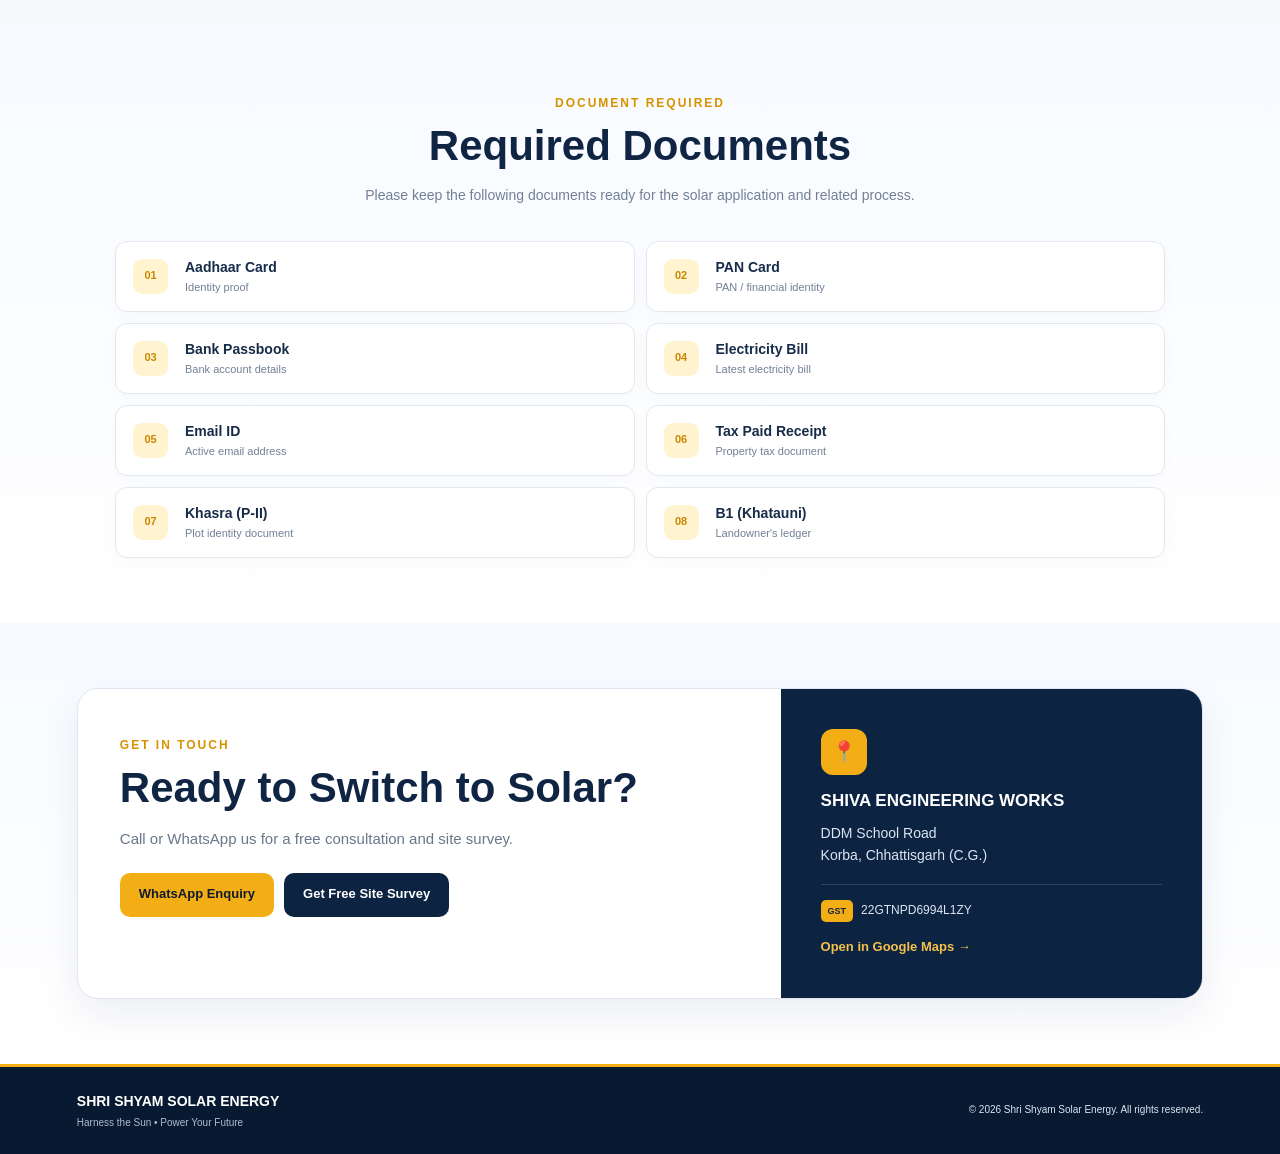
==== commit a1a30884: "Update index.html" ====
--- a/index.html
+++ b/index.html
@@ -19,7 +19,10 @@
 
   <!-- TOP BAR -->
   <div class="topbar">
-    <div>☀ Clean Energy • Smart Savings</div>
+
+    <div>
+      ☀ Clean Energy • Smart Savings
+    </div>
 
     <div>
       WhatsApp:
@@ -35,6 +38,7 @@
       rel="noopener">
       📍 DDM School Road, Korba
     </a>
+
   </div>
 
 
@@ -42,15 +46,21 @@
   <nav class="nav">
 
     <a class="brand" href="#home">
-      <div class="brand-mark">☀</div>
+
+      <div class="brand-mark">
+        ☀
+      </div>
 
       <div class="brand-text">
         <strong>SHRI SHYAM SOLAR</strong>
         <span>ENERGY</span>
       </div>
+
     </a>
 
+
     <div class="links">
+
       <a href="#home">Home</a>
       <a href="#about">About</a>
       <a href="#services">Services</a>
@@ -58,7 +68,9 @@
       <a href="#why">Why Us</a>
       <a href="#documents">Documents</a>
       <a href="#contact">Contact</a>
+
     </div>
+
 
     <a
       class="btn navy nav-cta"
@@ -71,8 +83,27 @@
 
   <main>
 
-    <!-- HERO -->
+
+    <!-- =========================
+         FRONT / HERO
+         PNG FIRST
+         ========================= -->
+
     <section class="hero" id="home">
+
+
+      <!-- FRONT PAGE PNG -->
+
+      <div class="heroimg">
+
+        <img
+          src="solar-banner.png"
+          alt="Shri Shyam Solar Energy - Solar Solutions">
+
+      </div>
+
+
+      <!-- HERO TEXT -->
 
       <div class="hero-copy">
 
@@ -91,6 +122,7 @@
           Complete solar solutions for homes, shops, offices and industries
           with professional installation and dependable after-sales support.
         </p>
+
 
         <div class="actions">
 
@@ -108,26 +140,22 @@
 
         </div>
 
+
         <div class="points">
+
           <span>✓ Quality Products</span>
           <span>✓ Professional Installation</span>
           <span>✓ After-Sales Support</span>
-        </div>
-
-      </div>
-
-
-      <!-- MAIN BRAND IMAGE -->
-      <div class="heroimg">
-        <img
-          src="solar-banner.png"
-          alt="Shri Shyam Solar Energy">
+
+        </div>
+
       </div>
 
     </section>
 
 
     <!-- STATS -->
+
     <section class="stats">
 
       <div>
@@ -154,16 +182,22 @@
 
 
     <!-- ABOUT -->
+
     <section class="section" id="about">
 
       <div class="card about">
 
-        <div class="icon">☀</div>
+        <div class="icon">
+          ☀
+        </div>
 
         <div>
+
           <label>ABOUT US</label>
 
-          <h2>Powering Korba with Clean Energy</h2>
+          <h2>
+            Powering Korba with Clean Energy
+          </h2>
 
           <p>
             Shri Shyam Solar Energy provides complete solar solutions,
@@ -182,6 +216,7 @@
             href="https://wa.me/917415180014?text=Hello%20Shri%20Shyam%20Solar%20Energy%2C%20I%20want%20more%20information.">
             Know More / WhatsApp Us →
           </a>
+
         </div>
 
       </div>
@@ -190,17 +225,22 @@
 
 
     <!-- SERVICES -->
+
     <section class="section light" id="services">
 
       <header>
+
         <label>WHAT WE DO</label>
 
-        <h2>Complete Solar Solutions</h2>
+        <h2>
+          Complete Solar Solutions
+        </h2>
 
         <p>
           Everything you need to move towards cleaner, smarter
           and more economical energy.
         </p>
+
       </header>
 
 
@@ -209,7 +249,9 @@
         <article>
           <i>☀</i>
           <h3>Solar Panel Installation</h3>
-          <p>Professional installation for homes, shops and businesses.</p>
+          <p>
+            Professional installation for homes, shops and businesses.
+          </p>
         </article>
 
         <article>
@@ -260,90 +302,102 @@
 
 
     <!-- OUR WORK -->
+
     <section class="section work" id="work">
 
       <header>
+
         <label>OUR WORK & PARTNERS</label>
 
-        <h2>Trusted Solar Brands & Professional Installation</h2>
+        <h2>
+          Trusted Solar Brands & Professional Installation
+        </h2>
 
         <p>
           Quality products and professional solar installation.
         </p>
+
       </header>
 
 
       <div class="workgrid">
 
+
         <!-- BRANDS -->
+
         <div class="card work-card">
 
           <div class="box-heading">
+
             <span>01</span>
 
             <div>
               <h3>Solar Brands We Work With</h3>
               <p>Trusted brands for solar solutions</p>
             </div>
+
           </div>
 
 
           <div class="brands">
 
+
+            <!-- ONLY LOGOS - NO DUPLICATE TEXT -->
+
             <div class="brand-card">
+
               <img
                 src="IMG_20260815_014127.jpg"
                 alt="WAAREE Solar">
 
-              <strong>WAAREE</strong>
-              <small>One with the Sun</small>
             </div>
 
 
             <div class="brand-card">
+
               <img
                 src="IMG_20260815_014147.jpg"
                 alt="TATA Power Solar">
 
-              <strong>TATA POWER</strong>
-              <small>SOLAR ROOF</small>
             </div>
 
 
             <div class="brand-card">
+
               <img
                 src="IMG_20260815_014202.jpg"
                 alt="Adani Solar">
 
-              <strong>ADANI</strong>
-              <small>Solar</small>
             </div>
 
 
             <div class="brand-card">
+
               <img
                 src="IMG_20260815_014248.jpg"
                 alt="UTL Solar">
 
-              <strong>UTL</strong>
-              <small>Solar</small>
             </div>
 
+
           </div>
 
         </div>
 
 
         <!-- VIDEO -->
+
         <div class="card work-card">
 
           <div class="box-heading">
+
             <span>02</span>
 
             <div>
               <h3>Our Installation Work</h3>
               <p>Professional work • Quality installation</p>
             </div>
+
           </div>
 
 
@@ -366,9 +420,11 @@
 
 
           <div class="video-points">
+
             <span>✓ Quality Installation</span>
             <span>✓ Professional Work</span>
             <span>✓ Happy Customers</span>
+
           </div>
 
         </div>
@@ -379,6 +435,7 @@
 
 
     <!-- WHY US -->
+
     <section class="section" id="why">
 
       <div class="why">
@@ -387,7 +444,9 @@
 
           <label>WHY CHOOSE US</label>
 
-          <h2>Solar Made Simple.</h2>
+          <h2>
+            Solar Made Simple.
+          </h2>
 
           <p>
             From planning to installation and after-sales support,
@@ -396,11 +455,13 @@
 
 
           <ul>
+
             <li>✓ Site survey and system planning</li>
             <li>✓ Installation and commissioning</li>
             <li>✓ On-grid, off-grid and hybrid options</li>
             <li>✓ Battery and maintenance solutions</li>
             <li>✓ After-sales support</li>
+
           </ul>
 
         </div>
@@ -412,7 +473,9 @@
 
           <label>OUR EXPERIENCE</label>
 
-          <h3>100+ Sites Completed</h3>
+          <h3>
+            100+ Sites Completed
+          </h3>
 
           <p>
             Trusted solar work with a focus on quality,
@@ -431,14 +494,21 @@
     </section>
 
 
-    <!-- DOCUMENTS -->
+    <!-- =========================
+         DOCUMENTS
+         8 DOCUMENTS
+         MOBILE = COMPACT 2 COLUMN
+         ========================= -->
+
     <section class="section light" id="documents">
 
       <header>
 
         <label>DOCUMENT REQUIRED</label>
 
-        <h2>Required Documents</h2>
+        <h2>
+          Required Documents
+        </h2>
 
         <p>
           Please keep the following documents ready for the
@@ -450,53 +520,78 @@
 
       <div class="documents-grid">
 
+
         <div class="document-item">
           <span>01</span>
-          <strong>Aadhaar Card</strong>
-          <small>Identity proof</small>
-        </div>
+          <div>
+            <strong>Aadhaar Card</strong>
+            <small>Identity proof</small>
+          </div>
+        </div>
+
 
         <div class="document-item">
           <span>02</span>
-          <strong>PAN Card</strong>
-          <small>PAN / financial identity</small>
-        </div>
+          <div>
+            <strong>PAN Card</strong>
+            <small>PAN / financial identity</small>
+          </div>
+        </div>
+
 
         <div class="document-item">
           <span>03</span>
-          <strong>Bank Passbook</strong>
-          <small>Bank account details</small>
-        </div>
+          <div>
+            <strong>Bank Passbook</strong>
+            <small>Bank account details</small>
+          </div>
+        </div>
+
 
         <div class="document-item">
           <span>04</span>
-          <strong>Electricity Bill</strong>
-          <small>Latest electricity bill</small>
-        </div>
+          <div>
+            <strong>Electricity Bill</strong>
+            <small>Latest electricity bill</small>
+          </div>
+        </div>
+
 
         <div class="document-item">
           <span>05</span>
-          <strong>Email ID</strong>
-          <small>Active email address</small>
-        </div>
+          <div>
+            <strong>Email ID</strong>
+            <small>Active email address</small>
+          </div>
+        </div>
+
 
         <div class="document-item">
           <span>06</span>
-          <strong>Tax Paid Receipt</strong>
-          <small>Property tax document</small>
-        </div>
+          <div>
+            <strong>Tax Paid Receipt</strong>
+            <small>Property tax document</small>
+          </div>
+        </div>
+
 
         <div class="document-item">
           <span>07</span>
-          <strong>Khasra (P-II)</strong>
-          <small>Plot identity document</small>
-        </div>
+          <div>
+            <strong>Khasra (P-II)</strong>
+            <small>Plot identity document</small>
+          </div>
+        </div>
+
 
         <div class="document-item">
           <span>08</span>
-          <strong>B1 (Khatauni)</strong>
-          <small>Landowner's ledger</small>
-        </div>
+          <div>
+            <strong>B1 (Khatauni)</strong>
+            <small>Landowner's ledger</small>
+          </div>
+        </div>
+
 
       </div>
 
@@ -504,6 +599,7 @@
 
 
     <!-- CONTACT -->
+
     <section class="section light" id="contact">
 
       <div class="contact">
@@ -512,7 +608,9 @@
 
           <label>GET IN TOUCH</label>
 
-          <h2>Ready to Switch to Solar?</h2>
+          <h2>
+            Ready to Switch to Solar?
+          </h2>
 
           <p>
             Call or WhatsApp us for a free consultation
@@ -540,15 +638,20 @@
 
 
         <!-- CLICKABLE OFFICE ADDRESS -->
+
         <a
           class="address"
           href="https://www.google.com/maps/dir/?api=1&destination=Shiva%20Engineering%20Works%2C%20DDM%20School%20Road%2C%20Korba%2C%20Chhattisgarh"
           target="_blank"
           rel="noopener">
 
-          <div class="address-icon">📍</div>
-
-          <strong>SHIVA ENGINEERING WORKS</strong>
+          <div class="address-icon">
+            📍
+          </div>
+
+          <strong>
+            SHIVA ENGINEERING WORKS
+          </strong>
 
           <p>
             DDM School Road<br>
@@ -574,14 +677,19 @@
 
 
   <!-- FOOTER -->
+
   <footer>
 
     <div>
-      <strong>SHRI SHYAM SOLAR ENERGY</strong>
+
+      <strong>
+        SHRI SHYAM SOLAR ENERGY
+      </strong>
 
       <small>
         Harness the Sun • Power Your Future
       </small>
+
     </div>
 
     <div>
@@ -592,6 +700,7 @@
 
 
   <!-- FLOATING WHATSAPP -->
+
   <a
     class="wa"
     href="https://wa.me/917415180014?text=Hello%20Shri%20Shyam%20Solar%20Energy%2C%20I%20want%20a%20solar%20enquiry."
@@ -602,5 +711,6 @@
 
   </a>
 
+
 </body>
 </html>
--- a/style.css
+++ b/style.css
@@ -6,6 +6,7 @@
 
 html {
   scroll-behavior: smooth;
+  scroll-padding-top: 80px;
 }
 
 body {
@@ -33,15 +34,15 @@
    ========================= */
 
 .topbar {
-  min-height: 38px;
-  padding: 8px 5%;
+  min-height: 36px;
+  padding: 7px 5%;
   display: flex;
   justify-content: space-between;
   align-items: center;
   gap: 18px;
   background: #0b1f3a;
   color: #dbe5f2;
-  font-size: 12px;
+  font-size: 11px;
   font-weight: 700;
 }
 
@@ -62,49 +63,48 @@
   position: sticky;
   top: 0;
   z-index: 50;
-  min-height: 78px;
-  padding: 12px 5%;
+  min-height: 72px;
+  padding: 10px 5%;
   display: flex;
   align-items: center;
   justify-content: space-between;
-  gap: 20px;
+  gap: 18px;
   background: #fff;
   border-bottom: 1px solid #e7ebf1;
-  box-shadow: 0 4px 20px #0f23460f;
+  box-shadow: 0 4px 18px #0f23460f;
 }
 
 .brand {
   display: flex;
   align-items: center;
-  gap: 10px;
+  gap: 9px;
   flex-shrink: 0;
 }
 
 .brand-mark {
-  width: 45px;
-  height: 45px;
+  width: 43px;
+  height: 43px;
   display: grid;
   place-items: center;
   border-radius: 50%;
   background: linear-gradient(135deg, #ffd44a, #f3a900);
   color: #fff;
-  font-size: 28px;
-  box-shadow: 0 6px 18px #f3ae1638;
+  font-size: 26px;
+  box-shadow: 0 5px 15px #f3ae1638;
 }
 
 .brand-text strong {
   display: block;
   color: #0d2342;
-  font-size: 17px;
+  font-size: 16px;
   line-height: 1;
-  letter-spacing: .2px;
 }
 
 .brand-text span {
   display: block;
-  margin-top: 5px;
+  margin-top: 4px;
   color: #df9d00;
-  font-size: 10px;
+  font-size: 9px;
   font-weight: 900;
   letter-spacing: 2px;
 }
@@ -112,11 +112,11 @@
 .links {
   display: flex;
   align-items: center;
-  gap: 20px;
+  gap: 18px;
 }
 
 .links a {
-  font-size: 13px;
+  font-size: 12px;
   font-weight: 700;
   color: #334155;
 }
@@ -134,10 +134,11 @@
   display: inline-flex;
   align-items: center;
   justify-content: center;
-  min-height: 46px;
-  padding: 12px 20px;
+  min-height: 44px;
+  padding: 10px 18px;
   border-radius: 10px;
   font-weight: 800;
+  font-size: 13px;
   border: 1px solid transparent;
   transition: .2s ease;
 }
@@ -168,12 +169,12 @@
    ========================= */
 
 .hero {
-  min-height: 650px;
-  padding: 80px 6%;
+  min-height: 570px;
+  padding: 58px 6%;
   display: grid;
   grid-template-columns: .95fr 1.05fr;
   align-items: center;
-  gap: 55px;
+  gap: 45px;
   background:
     radial-gradient(circle at 85% 15%, #f3ae1629, transparent 28%),
     linear-gradient(135deg, #fff, #eef5fb);
@@ -189,17 +190,17 @@
 .why label,
 .contact label {
   color: #d79200;
-  font-size: 13px;
+  font-size: 12px;
   font-weight: 900;
-  letter-spacing: 2.3px;
+  letter-spacing: 2px;
 }
 
 .hero h1 {
   color: #0d2342;
-  font-size: clamp(45px, 6vw, 78px);
-  line-height: .98;
-  letter-spacing: -2px;
-  margin-top: 18px;
+  font-size: clamp(43px, 5.5vw, 70px);
+  line-height: 1;
+  letter-spacing: -1.8px;
+  margin-top: 15px;
 }
 
 .hero h1 em {
@@ -209,33 +210,33 @@
 }
 
 .hero h2 {
-  margin-top: 22px;
+  margin-top: 18px;
   color: #263b58;
-  font-size: 22px;
+  font-size: 20px;
   line-height: 1.35;
 }
 
 .hero p {
-  max-width: 560px;
-  margin-top: 12px;
+  max-width: 550px;
+  margin-top: 10px;
   color: #64748b;
-  font-size: 17px;
+  font-size: 15px;
 }
 
 .actions {
   display: flex;
   flex-wrap: wrap;
-  gap: 12px;
-  margin-top: 28px;
+  gap: 10px;
+  margin-top: 22px;
 }
 
 .points {
   display: flex;
   flex-wrap: wrap;
-  gap: 8px 18px;
-  margin-top: 25px;
+  gap: 7px 16px;
+  margin-top: 20px;
   color: #475569;
-  font-size: 12px;
+  font-size: 11px;
   font-weight: 700;
 }
 
@@ -244,24 +245,26 @@
 }
 
 
-/* MAIN BRAND PHOTO */
+/* =========================
+   MAIN BRAND IMAGE
+   ========================= */
 
 .heroimg {
   width: 100%;
-  padding: 10px;
+  padding: 8px;
   background: #fff;
   border: 1px solid #e2e8f0;
-  border-radius: 25px;
-  box-shadow: 0 25px 70px #0d234221;
+  border-radius: 22px;
+  box-shadow: 0 20px 55px #0d23421c;
   overflow: hidden;
 }
 
 .heroimg img {
   width: 100%;
   height: auto;
-  max-height: 500px;
+  max-height: 450px;
   object-fit: cover;
-  border-radius: 17px;
+  border-radius: 15px;
 }
 
 
@@ -273,15 +276,15 @@
   display: grid;
   grid-template-columns: repeat(4, 1fr);
   background: #0d2342;
-  border-top: 4px solid #f3ae16;
+  border-top: 3px solid #f3ae16;
 }
 
 .stats div {
-  min-height: 125px;
+  min-height: 105px;
   display: grid;
   place-items: center;
   align-content: center;
-  padding: 20px 12px;
+  padding: 16px 10px;
   border-right: 1px solid #ffffff1f;
   text-align: center;
 }
@@ -292,13 +295,13 @@
 
 .stats b {
   color: #f5b728;
-  font-size: 32px;
+  font-size: 29px;
   line-height: 1.1;
 }
 
 .stats span {
   color: #dce5f1;
-  font-size: 13px;
+  font-size: 12px;
 }
 
 
@@ -308,7 +311,7 @@
 
 .section {
   width: 100%;
-  padding: 90px 6%;
+  padding: 65px 6%;
 }
 
 .light {
@@ -316,22 +319,22 @@
 }
 
 header {
-  max-width: 850px;
-  margin: 0 auto 45px;
+  max-width: 820px;
+  margin: 0 auto 34px;
   text-align: center;
 }
 
 h2 {
   color: #102544;
-  font-size: clamp(31px, 4vw, 46px);
+  font-size: clamp(29px, 3.5vw, 42px);
   line-height: 1.15;
-  margin: 10px 0 18px;
+  margin: 8px 0 14px;
 }
 
 header p,
 .section > p {
   color: #718096;
-  font-size: 15px;
+  font-size: 14px;
 }
 
 
@@ -342,43 +345,44 @@
 .card {
   background: #fff;
   border: 1px solid #e2e8f0;
-  border-radius: 24px;
-  box-shadow: 0 15px 45px #0f234612;
+  border-radius: 20px;
+  box-shadow: 0 12px 35px #0f23460e;
 }
 
 .about {
-  max-width: 1150px;
+  max-width: 1100px;
   margin: auto;
-  padding: 50px;
-  display: grid;
-  grid-template-columns: 100px minmax(0, 1fr);
-  gap: 35px;
+  padding: 38px 42px;
+  display: grid;
+  grid-template-columns: 82px minmax(0, 1fr);
+  gap: 28px;
   align-items: center;
 }
 
 .icon {
-  width: 100px;
-  height: 100px;
+  width: 82px;
+  height: 82px;
   display: grid;
   place-items: center;
-  border-radius: 22px;
+  border-radius: 19px;
   background: #fff5d7;
   color: #e4a000;
-  font-size: 48px;
+  font-size: 40px;
 }
 
 .about p {
   max-width: 850px;
   color: #5f6f84;
-  font-size: 16px;
-  margin: 10px 0;
+  font-size: 15px;
+  margin: 8px 0;
 }
 
 .text-link {
   display: inline-block;
-  margin-top: 12px;
+  margin-top: 8px;
   color: #d79200;
   font-weight: 800;
+  font-size: 14px;
 }
 
 
@@ -387,50 +391,52 @@
    ========================= */
 
 .grid {
-  max-width: 1200px;
+  max-width: 1150px;
   margin: auto;
   display: grid;
   grid-template-columns: repeat(3, minmax(0, 1fr));
-  gap: 22px;
+  gap: 17px;
 }
 
 .services article {
-  min-height: 220px;
-  padding: 28px;
+  min-height: 195px;
+  padding: 23px;
   background: #fff;
   border: 1px solid #e4e9f0;
-  border-radius: 19px;
-  box-shadow: 0 10px 30px #0f23460e;
+  border-radius: 17px;
+  box-shadow: 0 8px 25px #0f23460a;
   transition: .25s ease;
 }
 
 .services article:hover {
-  transform: translateY(-5px);
-  box-shadow: 0 16px 35px #0f23461a;
+  transform: translateY(-4px);
+  box-shadow: 0 14px 30px #0f234614;
 }
 
 .services i {
-  width: 56px;
-  height: 56px;
+  width: 50px;
+  height: 50px;
   display: grid;
   place-items: center;
-  margin-bottom: 20px;
-  border-radius: 15px;
+  margin-bottom: 15px;
+  border-radius: 13px;
   background: #fff6db;
   color: #d99a00;
-  font-size: 27px;
+  font-size: 24px;
   font-style: normal;
 }
 
 .services h3 {
   color: #132946;
-  margin-bottom: 10px;
-  font-size: 19px;
+  margin-bottom: 7px;
+  font-size: 17px;
+  line-height: 1.3;
 }
 
 .services p {
   color: #718096;
-  font-size: 14px;
+  font-size: 13px;
+  line-height: 1.6;
 }
 
 
@@ -445,63 +451,66 @@
 }
 
 .workgrid {
-  max-width: 1200px;
+  max-width: 1150px;
   margin: auto;
   display: grid;
   grid-template-columns: minmax(0, 1fr) minmax(0, 1fr);
-  gap: 25px;
+  gap: 20px;
 }
 
 .work-card {
-  padding: 30px;
+  padding: 25px;
   min-width: 0;
 }
 
 .box-heading {
   display: flex;
   align-items: center;
-  gap: 14px;
-  margin-bottom: 25px;
+  gap: 12px;
+  margin-bottom: 19px;
 }
 
 .box-heading > span {
-  width: 42px;
-  height: 42px;
-  flex: 0 0 42px;
+  width: 38px;
+  height: 38px;
+  flex: 0 0 38px;
   display: grid;
   place-items: center;
-  border-radius: 12px;
+  border-radius: 10px;
   background: #fff3c9;
   color: #c88700;
   font-weight: 900;
-  font-size: 13px;
+  font-size: 12px;
 }
 
 .box-heading h3 {
   color: #102544;
-  font-size: 21px;
+  font-size: 19px;
   margin: 0;
+  line-height: 1.3;
 }
 
 .box-heading p {
   color: #718096;
-  font-size: 12px;
-  margin-top: 3px;
-}
-
-
-/* BRAND CARDS */
+  font-size: 11px;
+  margin-top: 2px;
+}
+
+
+/* =========================
+   BRAND CARDS
+   ========================= */
 
 .brands {
   display: grid;
   grid-template-columns: repeat(2, minmax(0, 1fr));
-  gap: 16px;
+  gap: 12px;
 }
 
 .brand-card {
   min-width: 0;
-  min-height: 170px;
-  padding: 15px;
+  min-height: 150px;
+  padding: 12px;
   display: flex;
   flex-direction: column;
   align-items: center;
@@ -509,54 +518,59 @@
   text-align: center;
   background: #fafcff;
   border: 1px solid #e3e8ef;
-  border-radius: 16px;
+  border-radius: 14px;
   transition: .25s ease;
   overflow: hidden;
 }
 
 .brand-card:hover {
-  transform: translateY(-4px);
-  box-shadow: 0 10px 25px #0f234614;
+  transform: translateY(-3px);
+  box-shadow: 0 8px 22px #0f234610;
 }
 
 .brand-card img {
   width: 100%;
-  max-width: 145px;
-  height: 75px;
+  max-width: 135px;
+  height: 65px;
   object-fit: contain;
-  margin-bottom: 8px;
+  margin-bottom: 7px;
 }
 
 .brand-card strong {
   color: #0d2342;
-  font-size: 16px;
+  font-size: 14px;
   line-height: 1.2;
 }
 
 .brand-card small {
-  margin-top: 4px;
+  margin-top: 3px;
   color: #718096;
-  font-size: 12px;
+  font-size: 11px;
   font-weight: 700;
 }
 
 
 /* =========================
    VIDEO
+   IMPORTANT:
+   Fixed aspect-ratio keeps
+   layout stable while playing.
    ========================= */
 
 .video {
   width: 100%;
+  aspect-ratio: 16 / 9;
   overflow: hidden;
-  border-radius: 17px;
+  border-radius: 14px;
   background: #071526;
   border: 1px solid #dce3ec;
+  position: relative;
 }
 
 .video video {
   display: block;
   width: 100%;
-  height: 330px;
+  height: 100%;
   object-fit: contain;
   background: #071526;
 }
@@ -565,10 +579,10 @@
   display: flex;
   justify-content: center;
   flex-wrap: wrap;
-  gap: 8px 16px;
-  margin-top: 15px;
+  gap: 7px 14px;
+  margin-top: 12px;
   color: #607087;
-  font-size: 12px;
+  font-size: 11px;
   font-weight: 700;
 }
 
@@ -578,70 +592,72 @@
    ========================= */
 
 .why {
-  max-width: 1150px;
+  max-width: 1100px;
   margin: auto;
   display: grid;
-  grid-template-columns: minmax(0, 1.1fr) minmax(300px, .9fr);
-  gap: 50px;
+  grid-template-columns: minmax(0, 1.1fr) minmax(280px, .9fr);
+  gap: 38px;
   align-items: center;
 }
 
 .why > div > p {
   color: #69788c;
   max-width: 700px;
-  font-size: 16px;
+  font-size: 15px;
 }
 
 .why ul {
   list-style: none;
-  margin-top: 25px;
+  margin-top: 20px;
 }
 
 .why li {
-  padding: 13px 15px;
-  margin-bottom: 9px;
+  padding: 10px 13px;
+  margin-bottom: 7px;
   background: #f7f9fc;
   border: 1px solid #e9edf3;
-  border-radius: 10px;
+  border-radius: 9px;
   color: #35465c;
+  font-size: 13px;
   font-weight: 600;
 }
 
 .why aside {
-  padding: 40px;
+  padding: 32px;
   background: linear-gradient(145deg, #0b2444, #123f6c);
   color: #fff;
-  border-radius: 23px;
-  box-shadow: 0 18px 40px #0d234226;
+  border-radius: 20px;
+  box-shadow: 0 15px 35px #0d23421c;
 }
 
 .why aside > b {
   display: grid;
   place-items: center;
-  width: 55px;
-  height: 55px;
-  margin-bottom: 22px;
+  width: 50px;
+  height: 50px;
+  margin-bottom: 18px;
   background: #f3ae16;
   color: #12223a;
-  border-radius: 15px;
-  font-size: 25px;
+  border-radius: 13px;
+  font-size: 23px;
 }
 
 .why aside h3 {
-  font-size: 29px;
+  font-size: 26px;
   line-height: 1.2;
-  margin: 8px 0 13px;
+  margin: 7px 0 11px;
 }
 
 .why aside p {
   color: #dbe6f2;
-  font-size: 14px;
+  font-size: 13px;
 }
 
 .why aside a {
   display: inline-block;
-  margin-top: 20px;
+  margin-top: 17px;
   color: #f4c14a;
+  font-size: 13px;
   font-weight: 800;
 }
 
@@ -651,49 +667,49 @@
    ========================= */
 
 .documents-grid {
-  max-width: 1100px;
+  max-width: 1050px;
   margin: auto;
   display: grid;
   grid-template-columns: repeat(2, minmax(0, 1fr));
-  gap: 15px;
+  gap: 11px;
 }
 
 .document-item {
   min-width: 0;
   display: grid;
-  grid-template-columns: 45px minmax(0, 1fr);
-  column-gap: 14px;
+  grid-template-columns: 40px minmax(0, 1fr);
+  column-gap: 12px;
   align-items: center;
-  padding: 18px 20px;
+  padding: 14px 17px;
   background: #fff;
   border: 1px solid #e2e8f0;
-  border-radius: 14px;
-  box-shadow: 0 8px 22px #0f234608;
+  border-radius: 12px;
+  box-shadow: 0 6px 18px #0f234606;
 }
 
 .document-item > span {
-  width: 38px;
-  height: 38px;
+  width: 35px;
+  height: 35px;
   display: grid;
   place-items: center;
-  border-radius: 10px;
+  border-radius: 9px;
   background: #fff4cf;
   color: #c88700;
-  font-size: 12px;
+  font-size: 11px;
   font-weight: 900;
 }
 
 .document-item strong {
   display: block;
   color: #172c49;
-  font-size: 15px;
+  font-size: 14px;
 }
 
 .document-item small {
   display: block;
-  margin-top: 2px;
+  margin-top: 1px;
   color: #718096;
-  font-size: 12px;
+  font-size: 11px;
 }
 
 
@@ -702,26 +718,26 @@
    ========================= */
 
 .contact {
-  max-width: 1200px;
+  max-width: 1150px;
   margin: auto;
   display: grid;
-  grid-template-columns: minmax(0, 1.25fr) minmax(300px, .75fr);
+  grid-template-columns: minmax(0, 1.25fr) minmax(280px, .75fr);
   overflow: hidden;
   background: #fff;
   border: 1px solid #dfe6ef;
-  border-radius: 25px;
-  box-shadow: 0 20px 50px #0f234617;
+  border-radius: 21px;
+  box-shadow: 0 16px 40px #0f234612;
 }
 
 .contact-main {
   min-width: 0;
-  padding: 55px;
+  padding: 42px;
 }
 
 .contact-main > p {
   max-width: 620px;
   color: #68778b;
-  font-size: 17px;
+  font-size: 15px;
 }
 
 .contact-main .actions {
@@ -729,11 +745,13 @@
 }
 
 
-/* CLICKABLE ADDRESS */
+/* =========================
+   CLICKABLE ADDRESS
+   ========================= */
 
 .address {
   min-width: 0;
-  padding: 50px;
+  padding: 40px;
   background: #0d2342;
   color: #fff;
   display: flex;
@@ -747,52 +765,53 @@
 }
 
 .address-icon {
-  width: 50px;
-  height: 50px;
+  width: 46px;
+  height: 46px;
   display: grid;
   place-items: center;
-  margin-bottom: 18px;
+  margin-bottom: 15px;
   background: #f3ae16;
   color: #142640;
-  border-radius: 14px;
-  font-size: 23px;
+  border-radius: 12px;
+  font-size: 21px;
 }
 
 .address strong {
-  font-size: 19px;
+  font-size: 17px;
   line-height: 1.3;
 }
 
 .address p {
-  margin-top: 12px;
+  margin-top: 10px;
   color: #dce6f2;
-  font-size: 15px;
+  font-size: 14px;
 }
 
 .gst {
   display: flex;
   align-items: center;
   gap: 8px;
-  margin-top: 20px;
-  padding-top: 18px;
+  margin-top: 17px;
+  padding-top: 15px;
   border-top: 1px solid #ffffff24;
   color: #dce6f2;
-  font-size: 13px;
+  font-size: 12px;
 }
 
 .gst span {
-  padding: 4px 8px;
-  border-radius: 6px;
+  padding: 4px 7px;
+  border-radius: 5px;
   background: #f3ae16;
   color: #142640;
-  font-size: 10px;
+  font-size: 9px;
   font-weight: 900;
 }
 
 .map-link {
   display: inline-block;
-  margin-top: 18px;
+  margin-top: 15px;
   color: #f4c14a;
+  font-size: 13px;
   font-weight: 800;
 }
 
@@ -802,28 +821,28 @@
    ========================= */
 
 footer {
-  min-height: 100px;
-  padding: 25px 6%;
+  min-height: 90px;
+  padding: 22px 6%;
   display: flex;
   justify-content: space-between;
   align-items: center;
-  gap: 25px;
+  gap: 20px;
   background: #081a31;
   color: #dce5f1;
   border-top: 3px solid #f3ae16;
-  font-size: 11px;
+  font-size: 10px;
 }
 
 footer strong {
   color: #fff;
-  font-size: 15px;
+  font-size: 14px;
 }
 
 footer small {
   display: block;
-  margin-top: 4px;
+  margin-top: 3px;
   color: #aebdd0;
-  font-size: 11px;
+  font-size: 10px;
 }
 
 
@@ -833,19 +852,19 @@
 
 .wa {
   position: fixed;
-  right: 18px;
-  bottom: 18px;
+  right: 17px;
+  bottom: 17px;
   z-index: 60;
   display: flex;
   align-items: center;
-  gap: 8px;
-  padding: 12px 17px;
+  gap: 7px;
+  padding: 11px 15px;
   border-radius: 50px;
   background: #159447;
   color: #fff;
-  font-size: 12px;
+  font-size: 11px;
   font-weight: 900;
-  box-shadow: 0 10px 25px #1594474d;
+  box-shadow: 0 9px 22px #1594474d;
 }
 
 
@@ -856,16 +875,18 @@
 @media (max-width: 1050px) {
 
   .links {
-    gap: 12px;
+    gap: 11px;
   }
 
   .links a {
-    font-size: 11px;
+    font-size: 10px;
   }
 
   .hero {
     grid-template-columns: 1fr 1fr;
-    gap: 30px;
+    gap: 28px;
+    padding-left: 5%;
+    padding-right: 5%;
   }
 
   .grid {
@@ -882,18 +903,18 @@
 @media (max-width: 750px) {
 
   .topbar {
-    min-height: 36px;
-    padding: 8px 15px;
+    min-height: 34px;
+    padding: 7px 14px;
     overflow-x: auto;
     justify-content: flex-start;
     white-space: nowrap;
-    font-size: 11px;
+    font-size: 10px;
   }
 
   .nav {
-    min-height: 66px;
-    padding: 9px 15px;
-    gap: 10px;
+    min-height: 64px;
+    padding: 8px 14px;
+    gap: 8px;
   }
 
   .links {
@@ -905,13 +926,13 @@
   }
 
   .brand-mark {
-    width: 38px;
-    height: 38px;
-    font-size: 23px;
+    width: 37px;
+    height: 37px;
+    font-size: 22px;
   }
 
   .brand-text strong {
-    font-size: 13px;
+    font-size: 12px;
   }
 
   .brand-text span {
@@ -920,9 +941,9 @@
   }
 
   .nav-cta {
-    min-height: 40px;
-    padding: 9px 11px;
-    font-size: 10px;
+    min-height: 38px;
+    padding: 8px 10px;
+    font-size: 9px;
     white-space: nowrap;
   }
 
@@ -933,8 +954,8 @@
     min-height: auto;
     display: flex;
     flex-direction: column;
-    padding: 55px 18px 45px;
-    gap: 35px;
+    padding: 42px 16px 38px;
+    gap: 28px;
   }
 
   .hero-copy {
@@ -942,23 +963,24 @@
   }
 
   .hero h1 {
-    font-size: clamp(42px, 12vw, 58px);
-    letter-spacing: -1.5px;
+    font-size: clamp(39px, 11vw, 54px);
+    letter-spacing: -1.3px;
     line-height: 1;
   }
 
   .hero h2 {
-    font-size: 19px;
+    font-size: 18px;
     line-height: 1.35;
   }
 
   .hero p {
-    font-size: 15px;
+    font-size: 14px;
     line-height: 1.65;
   }
 
   .actions {
     width: 100%;
+    margin-top: 19px;
   }
 
   .actions .btn {
@@ -968,8 +990,8 @@
   .points {
     display: flex;
     flex-direction: column;
-    gap: 8px;
-    font-size: 12px;
+    gap: 7px;
+    font-size: 11px;
   }
 
   .points span {
@@ -978,17 +1000,16 @@
 
   .heroimg {
     width: 100%;
-    padding: 7px;
-    border-radius: 18px;
+    padding: 6px;
+    border-radius: 17px;
   }
 
   .heroimg img {
     width: 100%;
     height: auto;
-    min-height: 0;
     max-height: none;
     object-fit: cover;
-    border-radius: 13px;
+    border-radius: 12px;
   }
 
 
@@ -999,8 +1020,8 @@
   }
 
   .stats div {
-    min-height: 105px;
-    padding: 15px 8px;
+    min-height: 90px;
+    padding: 13px 7px;
   }
 
   .stats div:nth-child(2) {
@@ -1017,29 +1038,33 @@
   }
 
   .stats b {
-    font-size: 27px;
+    font-size: 25px;
+  }
+
+  .stats span {
+    font-size: 11px;
   }
 
 
   /* SECTIONS */
 
   .section {
-    padding: 65px 18px;
+    padding: 50px 16px;
   }
 
   h2 {
-    font-size: clamp(29px, 8vw, 37px);
+    font-size: clamp(28px, 7.5vw, 36px);
     line-height: 1.18;
-    letter-spacing: -.4px;
+    letter-spacing: -.3px;
   }
 
   header {
-    margin-bottom: 32px;
+    margin-bottom: 27px;
   }
 
   header p {
-    font-size: 15px;
-    line-height: 1.65;
+    font-size: 14px;
+    line-height: 1.6;
   }
 
 
@@ -1047,19 +1072,19 @@
 
   .about {
     grid-template-columns: 1fr;
-    padding: 30px 24px;
-    gap: 22px;
+    padding: 27px 21px;
+    gap: 18px;
   }
 
   .icon {
-    width: 72px;
-    height: 72px;
-    font-size: 34px;
+    width: 65px;
+    height: 65px;
+    font-size: 31px;
   }
 
   .about p {
-    font-size: 15px;
-    line-height: 1.7;
+    font-size: 14px;
+    line-height: 1.65;
   }
 
 
@@ -1067,17 +1092,27 @@
 
   .grid {
     grid-template-columns: 1fr;
-    gap: 16px;
+    gap: 13px;
   }
 
   .services article {
     min-height: auto;
-    padding: 24px;
+    padding: 20px;
+  }
+
+  .services i {
+    width: 47px;
+    height: 47px;
+    margin-bottom: 13px;
+  }
+
+  .services h3 {
+    font-size: 17px;
   }
 
   .services p {
-    font-size: 14px;
-    line-height: 1.65;
+    font-size: 13px;
+    line-height: 1.6;
   }
 
 
@@ -1085,68 +1120,69 @@
 
   .workgrid {
     grid-template-columns: 1fr;
-    gap: 20px;
+    gap: 16px;
   }
 
   .work-card {
-    padding: 22px;
+    padding: 19px;
   }
 
   .box-heading {
     align-items: flex-start;
-    margin-bottom: 20px;
+    margin-bottom: 17px;
   }
 
   .box-heading h3 {
-    font-size: 19px;
+    font-size: 18px;
     line-height: 1.3;
   }
 
   .box-heading p {
-    font-size: 12px;
+    font-size: 11px;
   }
 
   .brands {
     grid-template-columns: repeat(2, minmax(0, 1fr));
-    gap: 12px;
+    gap: 10px;
   }
 
   .brand-card {
-    min-height: 145px;
-    padding: 12px 8px;
+    min-height: 135px;
+    padding: 10px 7px;
   }
 
   .brand-card img {
-    max-width: 115px;
-    height: 58px;
+    max-width: 105px;
+    height: 53px;
   }
 
   .brand-card strong {
-    font-size: 14px;
+    font-size: 13px;
   }
 
   .brand-card small {
-    font-size: 11px;
-  }
-
-
-  /* VIDEO - DOES NOT CONTROL PAGE WIDTH */
+    font-size: 10px;
+  }
+
+
+  /* VIDEO
+     Aspect ratio stays fixed
+     even after play */
 
   .video {
     width: 100%;
     max-width: 100%;
+    aspect-ratio: 16 / 9;
   }
 
   .video video {
     width: 100%;
-    height: auto;
-    max-height: 420px;
-    min-height: 220px;
+    height: 100%;
     object-fit: contain;
   }
 
   .video-points {
-    font-size: 11px;
+    font-size: 10px;
     line-height: 1.5;
   }
 
@@ -1155,25 +1191,26 @@
 
   .why {
     grid-template-columns: 1fr;
-    gap: 28px;
+    gap: 22px;
   }
 
   .why > div > p {
-    font-size: 15px;
-    line-height: 1.7;
+    font-size: 14px;
+    line-height: 1.65;
   }
 
   .why li {
-    font-size: 14px;
+    padding: 9px 12px;
+    font-size: 13px;
     line-height: 1.5;
   }
 
   .why aside {
-    padding: 30px 24px;
+    padding: 27px 21px;
   }
 
   .why aside h3 {
-    font-size: 26px;
+    font-size: 24px;
   }
 
 
@@ -1181,11 +1218,11 @@
 
   .documents-grid {
     grid-template-columns: 1fr;
-    gap: 12px;
+    gap: 9px;
   }
 
   .document-item {
-    padding: 16px;
+    padding: 13px;
   }
 
 
@@ -1193,22 +1230,22 @@
 
   .contact {
     grid-template-columns: 1fr;
-    border-radius: 20px;
+    border-radius: 18px;
   }
 
   .contact-main {
-    padding: 34px 24px;
+    padding: 29px 21px;
   }
 
   .contact-main > p {
-    font-size: 15px;
-    line-height: 1.7;
+    font-size: 14px;
+    line-height: 1.65;
   }
 
   .contact-main .actions {
     display: flex;
     flex-direction: column;
-    gap: 10px;
+    gap: 9px;
   }
 
   .contact-main .btn {
@@ -1217,11 +1254,11 @@
 
   .address {
     width: 100%;
-    padding: 34px 24px;
+    padding: 29px 21px;
   }
 
   .address strong {
-    font-size: 18px;
+    font-size: 17px;
   }
 
 
@@ -1230,8 +1267,8 @@
   footer {
     flex-direction: column;
     align-items: flex-start;
-    padding: 25px 18px;
-    gap: 12px;
+    padding: 22px 16px;
+    gap: 10px;
     line-height: 1.6;
   }
 
@@ -1239,9 +1276,9 @@
   /* WHATSAPP */
 
   .wa {
-    right: 12px;
-    bottom: 12px;
-    padding: 12px 15px;
+    right: 11px;
+    bottom: 11px;
+    padding: 11px 14px;
   }
 
 }
@@ -1254,64 +1291,64 @@
 @media (max-width: 400px) {
 
   .nav {
-    padding-left: 12px;
-    padding-right: 12px;
+    padding-left: 11px;
+    padding-right: 11px;
   }
 
   .brand-mark {
-    width: 35px;
-    height: 35px;
-    font-size: 21px;
+    width: 34px;
+    height: 34px;
+    font-size: 20px;
   }
 
   .brand-text strong {
-    font-size: 12px;
+    font-size: 11px;
   }
 
   .nav-cta {
-    padding: 8px 9px;
-    font-size: 9px;
+    padding: 7px 8px;
+    font-size: 8px;
   }
 
   .hero {
-    padding-left: 15px;
-    padding-right: 15px;
+    padding-left: 14px;
+    padding-right: 14px;
   }
 
   .hero h1 {
-    font-size: 40px;
+    font-size: 38px;
   }
 
   .section {
-    padding-left: 15px;
-    padding-right: 15px;
+    padding-left: 14px;
+    padding-right: 14px;
   }
 
   .about {
-    padding: 25px 20px;
+    padding: 23px 18px;
   }
 
   .work-card {
-    padding: 18px;
+    padding: 16px;
   }
 
   .brands {
-    gap: 9px;
+    gap: 8px;
   }
 
   .brand-card {
-    min-height: 135px;
+    min-height: 125px;
   }
 
   .brand-card img {
-    max-width: 100px;
-    height: 52px;
+    max-width: 92px;
+    height: 48px;
   }
 
   .contact-main,
   .address {
-    padding-left: 20px;
-    padding-right: 20px;
-  }
-
-}
+    padding-left: 18px;
+    padding-right: 18px;
+  }
+
+    }
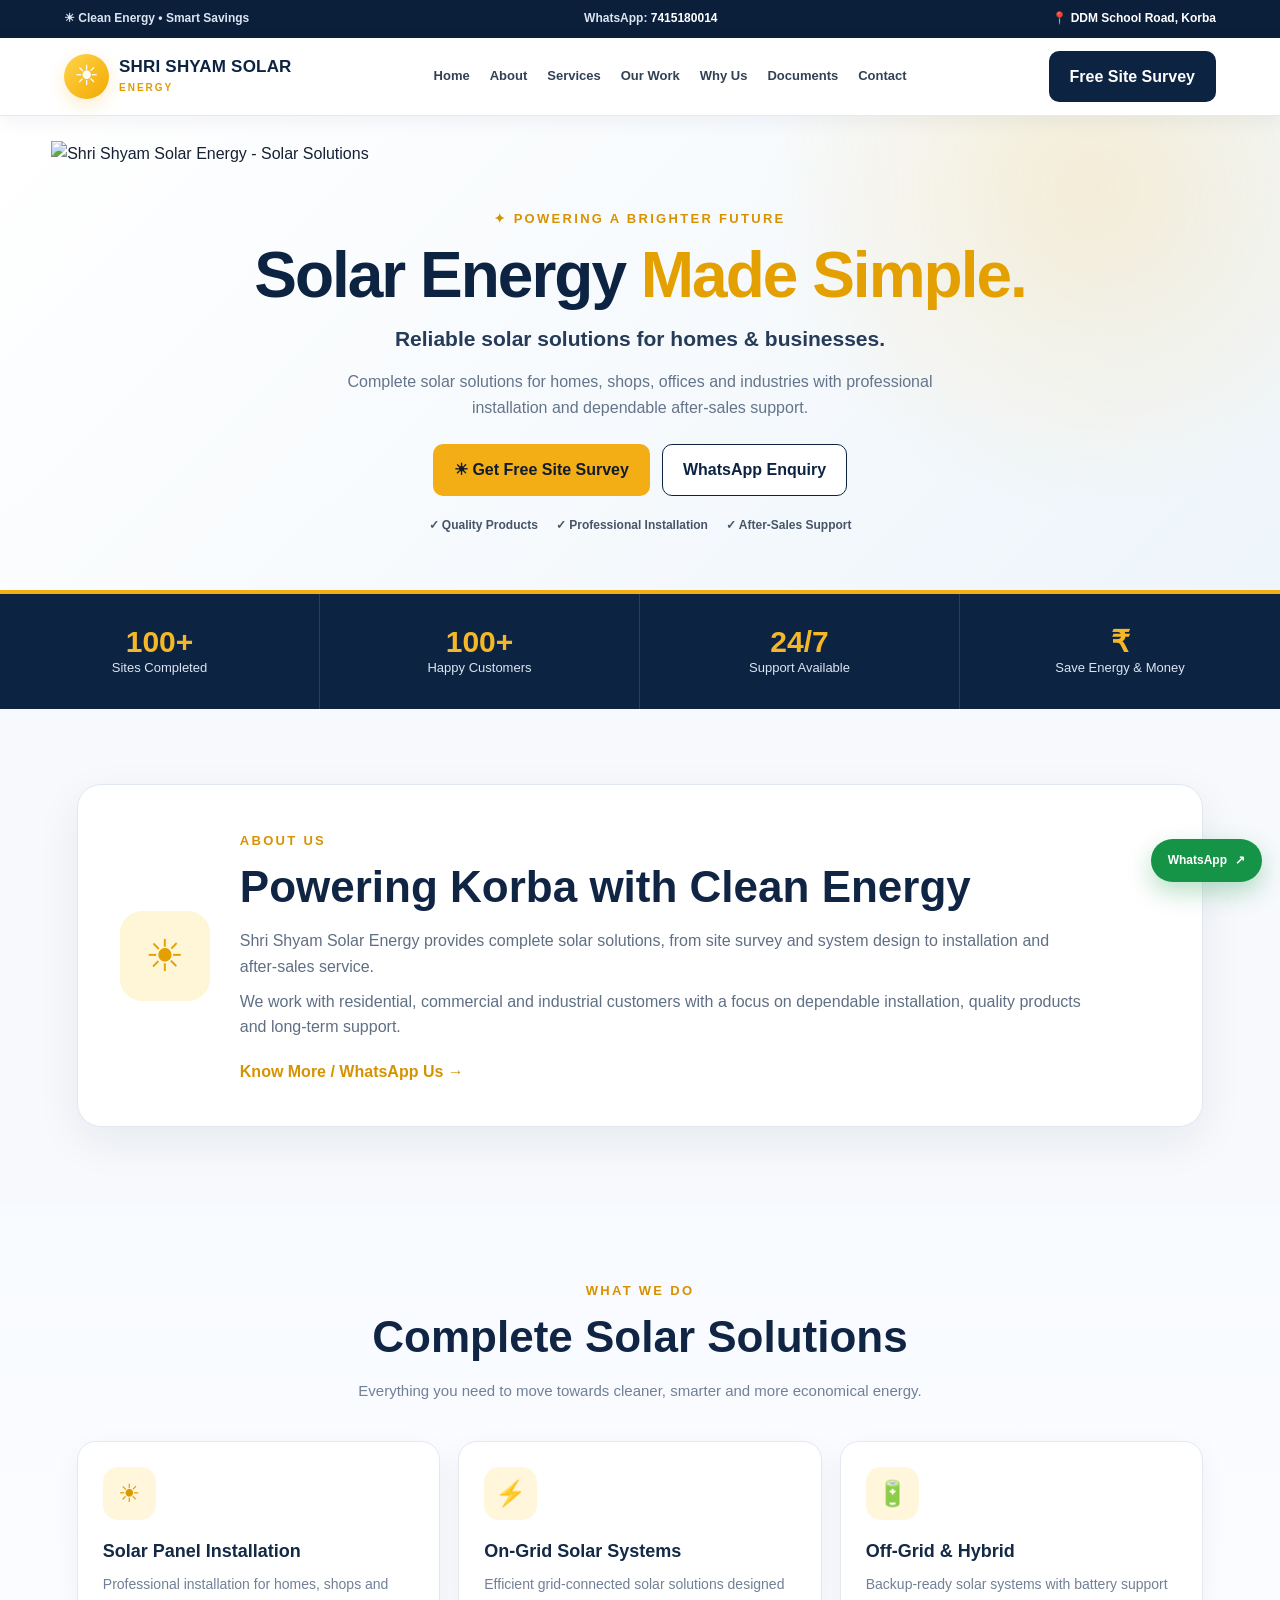
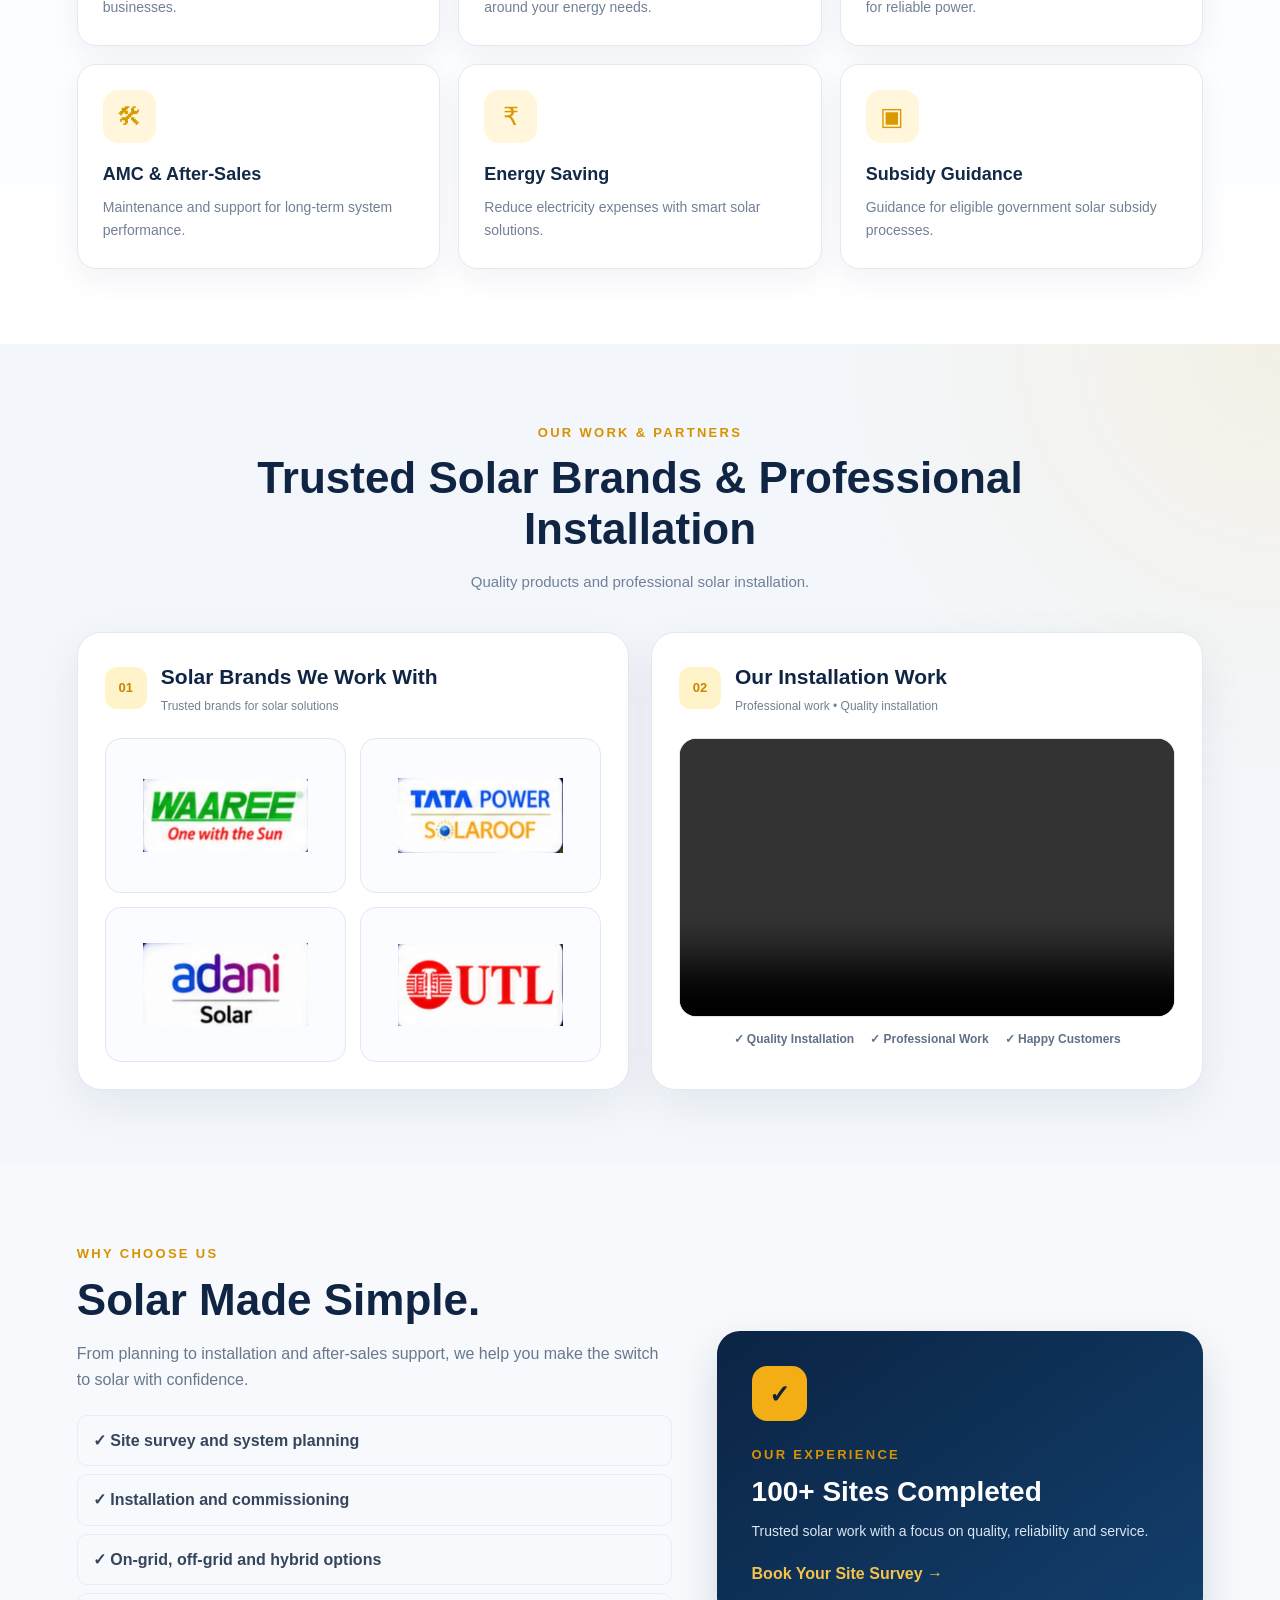
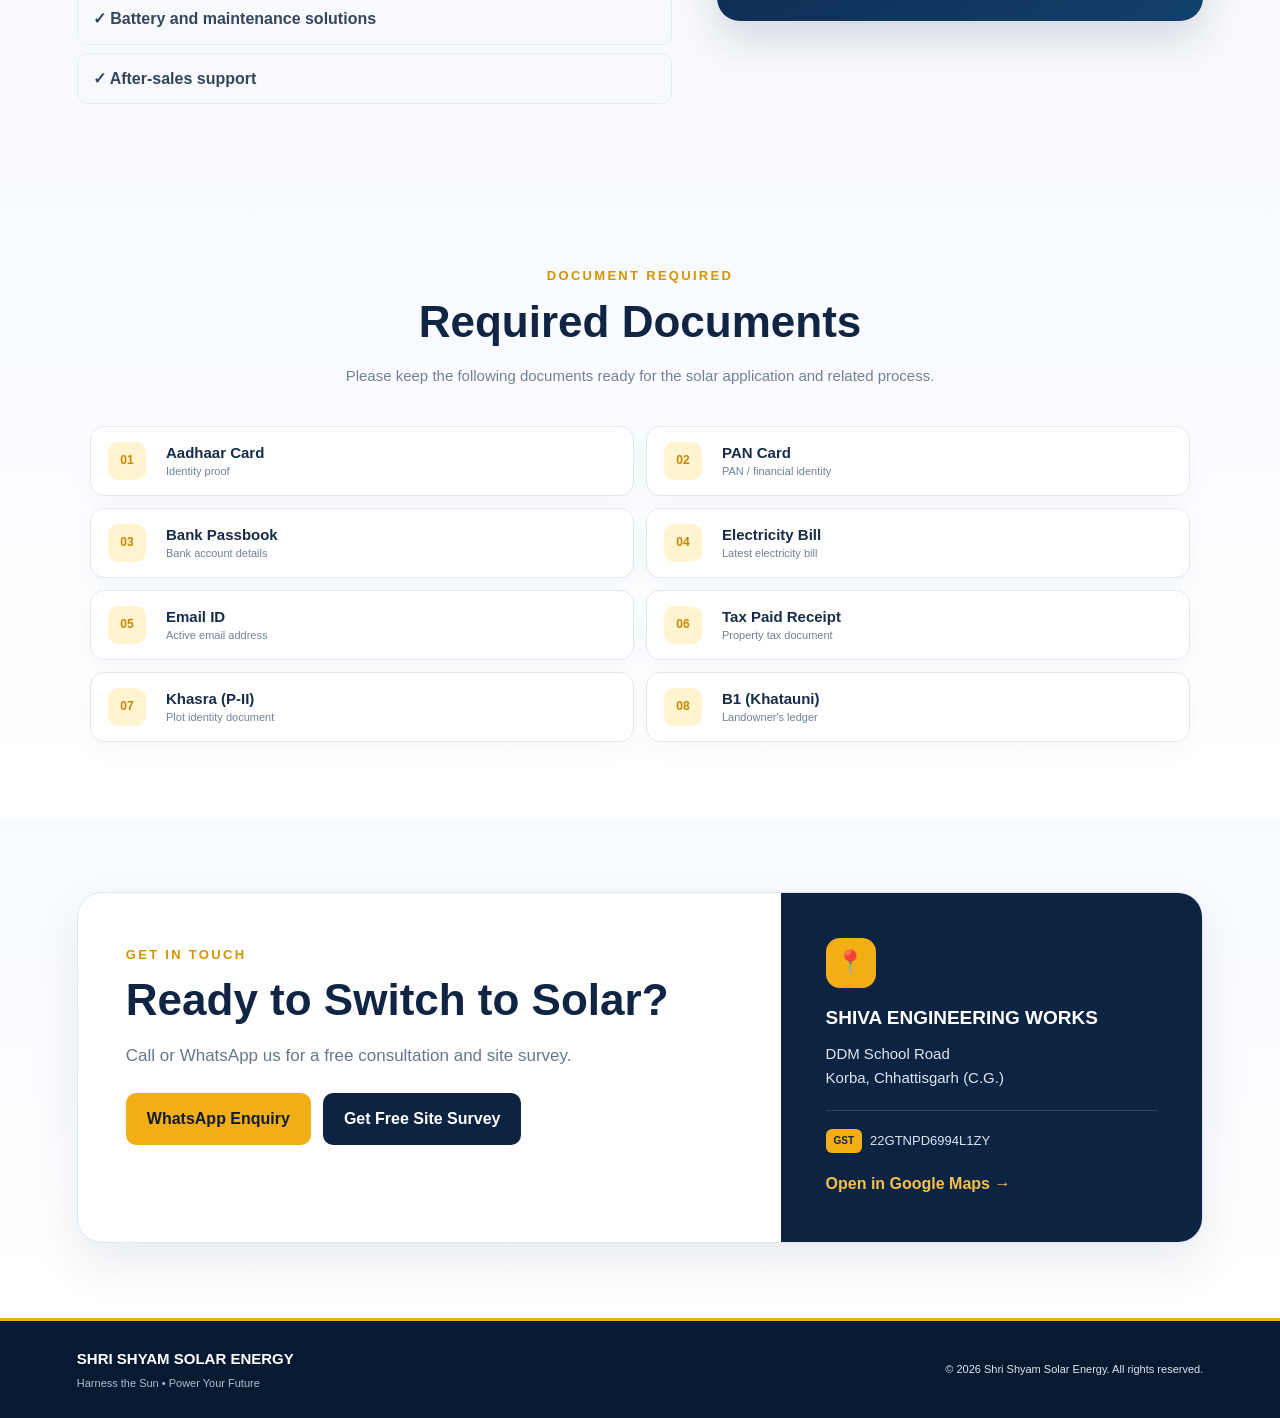
==== commit f327d079: "Update index.html" ====
--- a/index.html
+++ b/index.html
@@ -97,7 +97,7 @@
       <div class="heroimg">
 
         <img
-          src="solar-banner.png"
+          src="solar-banner -clean.png"
           alt="Shri Shyam Solar Energy - Solar Solutions">
 
       </div>
--- a/style.css
+++ b/style.css
@@ -6,7 +6,6 @@
 
 html {
   scroll-behavior: smooth;
-  scroll-padding-top: 80px;
 }
 
 body {
@@ -34,15 +33,15 @@
    ========================= */
 
 .topbar {
-  min-height: 36px;
-  padding: 7px 5%;
+  min-height: 38px;
+  padding: 8px 5%;
   display: flex;
   justify-content: space-between;
   align-items: center;
   gap: 18px;
   background: #0b1f3a;
   color: #dbe5f2;
-  font-size: 11px;
+  font-size: 12px;
   font-weight: 700;
 }
 
@@ -63,48 +62,49 @@
   position: sticky;
   top: 0;
   z-index: 50;
-  min-height: 72px;
-  padding: 10px 5%;
+  min-height: 78px;
+  padding: 12px 5%;
   display: flex;
   align-items: center;
   justify-content: space-between;
-  gap: 18px;
+  gap: 20px;
   background: #fff;
   border-bottom: 1px solid #e7ebf1;
-  box-shadow: 0 4px 18px #0f23460f;
+  box-shadow: 0 4px 20px #0f23460f;
 }
 
 .brand {
   display: flex;
   align-items: center;
-  gap: 9px;
+  gap: 10px;
   flex-shrink: 0;
 }
 
 .brand-mark {
-  width: 43px;
-  height: 43px;
+  width: 45px;
+  height: 45px;
   display: grid;
   place-items: center;
   border-radius: 50%;
   background: linear-gradient(135deg, #ffd44a, #f3a900);
   color: #fff;
-  font-size: 26px;
-  box-shadow: 0 5px 15px #f3ae1638;
+  font-size: 28px;
+  box-shadow: 0 6px 18px #f3ae1638;
 }
 
 .brand-text strong {
   display: block;
   color: #0d2342;
-  font-size: 16px;
+  font-size: 17px;
   line-height: 1;
+  letter-spacing: .2px;
 }
 
 .brand-text span {
   display: block;
-  margin-top: 4px;
+  margin-top: 5px;
   color: #df9d00;
-  font-size: 9px;
+  font-size: 10px;
   font-weight: 900;
   letter-spacing: 2px;
 }
@@ -112,11 +112,11 @@
 .links {
   display: flex;
   align-items: center;
-  gap: 18px;
+  gap: 20px;
 }
 
 .links a {
-  font-size: 12px;
+  font-size: 13px;
   font-weight: 700;
   color: #334155;
 }
@@ -134,11 +134,10 @@
   display: inline-flex;
   align-items: center;
   justify-content: center;
-  min-height: 44px;
-  padding: 10px 18px;
+  min-height: 46px;
+  padding: 12px 20px;
   border-radius: 10px;
   font-weight: 800;
-  font-size: 13px;
   border: 1px solid transparent;
   transition: .2s ease;
 }
@@ -165,23 +164,52 @@
 
 
 /* =========================
-   HERO
+   HERO / FRONT PAGE IMAGE
    ========================= */
 
 .hero {
-  min-height: 570px;
-  padding: 58px 6%;
-  display: grid;
-  grid-template-columns: .95fr 1.05fr;
+  min-height: auto;
+  padding: 25px 4% 55px;
+  display: flex;
+  flex-direction: column;
   align-items: center;
-  gap: 45px;
+  gap: 38px;
   background:
     radial-gradient(circle at 85% 15%, #f3ae1629, transparent 28%),
     linear-gradient(135deg, #fff, #eef5fb);
 }
 
+
+/* PNG IS NOW THE FIRST THING ON THE WEBSITE */
+
+.heroimg {
+  order: -1;
+  width: 100%;
+  max-width: 1450px;
+  padding: 0;
+  background: transparent;
+  border: 0;
+  border-radius: 0;
+  box-shadow: none;
+  overflow: hidden;
+}
+
+.heroimg img {
+  width: 100%;
+  height: auto;
+  max-height: none;
+  object-fit: contain;
+  border-radius: 0;
+}
+
+
+/* HERO TEXT BELOW FRONT IMAGE */
+
 .hero-copy {
+  width: 100%;
+  max-width: 1100px;
   min-width: 0;
+  text-align: center;
 }
 
 .hero label,
@@ -190,21 +218,21 @@
 .why label,
 .contact label {
   color: #d79200;
-  font-size: 12px;
+  font-size: 13px;
   font-weight: 900;
-  letter-spacing: 2px;
+  letter-spacing: 2.3px;
 }
 
 .hero h1 {
   color: #0d2342;
-  font-size: clamp(43px, 5.5vw, 70px);
-  line-height: 1;
-  letter-spacing: -1.8px;
-  margin-top: 15px;
+  font-size: clamp(40px, 5vw, 68px);
+  line-height: .98;
+  letter-spacing: -2px;
+  margin-top: 14px;
 }
 
 .hero h1 em {
-  display: block;
+  display: inline;
   color: #e4a000;
   font-style: normal;
 }
@@ -212,31 +240,33 @@
 .hero h2 {
   margin-top: 18px;
   color: #263b58;
-  font-size: 20px;
+  font-size: 21px;
   line-height: 1.35;
 }
 
 .hero p {
-  max-width: 550px;
-  margin-top: 10px;
+  max-width: 650px;
+  margin: 10px auto 0;
   color: #64748b;
-  font-size: 15px;
+  font-size: 16px;
 }
 
 .actions {
   display: flex;
   flex-wrap: wrap;
-  gap: 10px;
-  margin-top: 22px;
+  justify-content: center;
+  gap: 12px;
+  margin-top: 24px;
 }
 
 .points {
   display: flex;
   flex-wrap: wrap;
-  gap: 7px 16px;
+  justify-content: center;
+  gap: 8px 18px;
   margin-top: 20px;
   color: #475569;
-  font-size: 11px;
+  font-size: 12px;
   font-weight: 700;
 }
 
@@ -246,29 +276,6 @@
 
 
 /* =========================
-   MAIN BRAND IMAGE
-   ========================= */
-
-.heroimg {
-  width: 100%;
-  padding: 8px;
-  background: #fff;
-  border: 1px solid #e2e8f0;
-  border-radius: 22px;
-  box-shadow: 0 20px 55px #0d23421c;
-  overflow: hidden;
-}
-
-.heroimg img {
-  width: 100%;
-  height: auto;
-  max-height: 450px;
-  object-fit: cover;
-  border-radius: 15px;
-}
-
-
-/* =========================
    STATS
    ========================= */
 
@@ -276,15 +283,15 @@
   display: grid;
   grid-template-columns: repeat(4, 1fr);
   background: #0d2342;
-  border-top: 3px solid #f3ae16;
+  border-top: 4px solid #f3ae16;
 }
 
 .stats div {
-  min-height: 105px;
+  min-height: 115px;
   display: grid;
   place-items: center;
   align-content: center;
-  padding: 16px 10px;
+  padding: 18px 12px;
   border-right: 1px solid #ffffff1f;
   text-align: center;
 }
@@ -295,13 +302,13 @@
 
 .stats b {
   color: #f5b728;
-  font-size: 29px;
+  font-size: 30px;
   line-height: 1.1;
 }
 
 .stats span {
   color: #dce5f1;
-  font-size: 12px;
+  font-size: 13px;
 }
 
 
@@ -311,7 +318,7 @@
 
 .section {
   width: 100%;
-  padding: 65px 6%;
+  padding: 75px 6%;
 }
 
 .light {
@@ -319,22 +326,22 @@
 }
 
 header {
-  max-width: 820px;
-  margin: 0 auto 34px;
+  max-width: 850px;
+  margin: 0 auto 38px;
   text-align: center;
 }
 
 h2 {
   color: #102544;
-  font-size: clamp(29px, 3.5vw, 42px);
+  font-size: clamp(30px, 4vw, 44px);
   line-height: 1.15;
-  margin: 8px 0 14px;
+  margin: 9px 0 16px;
 }
 
 header p,
 .section > p {
   color: #718096;
-  font-size: 14px;
+  font-size: 15px;
 }
 
 
@@ -345,44 +352,43 @@
 .card {
   background: #fff;
   border: 1px solid #e2e8f0;
-  border-radius: 20px;
-  box-shadow: 0 12px 35px #0f23460e;
+  border-radius: 24px;
+  box-shadow: 0 15px 45px #0f234612;
 }
 
 .about {
-  max-width: 1100px;
+  max-width: 1150px;
   margin: auto;
-  padding: 38px 42px;
-  display: grid;
-  grid-template-columns: 82px minmax(0, 1fr);
-  gap: 28px;
+  padding: 42px;
+  display: grid;
+  grid-template-columns: 90px minmax(0, 1fr);
+  gap: 30px;
   align-items: center;
 }
 
 .icon {
-  width: 82px;
-  height: 82px;
+  width: 90px;
+  height: 90px;
   display: grid;
   place-items: center;
-  border-radius: 19px;
+  border-radius: 22px;
   background: #fff5d7;
   color: #e4a000;
-  font-size: 40px;
+  font-size: 44px;
 }
 
 .about p {
   max-width: 850px;
   color: #5f6f84;
-  font-size: 15px;
-  margin: 8px 0;
+  font-size: 16px;
+  margin: 9px 0;
 }
 
 .text-link {
   display: inline-block;
-  margin-top: 8px;
+  margin-top: 10px;
   color: #d79200;
   font-weight: 800;
-  font-size: 14px;
 }
 
 
@@ -391,52 +397,50 @@
    ========================= */
 
 .grid {
-  max-width: 1150px;
+  max-width: 1200px;
   margin: auto;
   display: grid;
   grid-template-columns: repeat(3, minmax(0, 1fr));
-  gap: 17px;
+  gap: 18px;
 }
 
 .services article {
-  min-height: 195px;
-  padding: 23px;
+  min-height: 205px;
+  padding: 25px;
   background: #fff;
   border: 1px solid #e4e9f0;
-  border-radius: 17px;
-  box-shadow: 0 8px 25px #0f23460a;
+  border-radius: 19px;
+  box-shadow: 0 10px 30px #0f23460e;
   transition: .25s ease;
 }
 
 .services article:hover {
-  transform: translateY(-4px);
-  box-shadow: 0 14px 30px #0f234614;
+  transform: translateY(-5px);
+  box-shadow: 0 16px 35px #0f23461a;
 }
 
 .services i {
-  width: 50px;
-  height: 50px;
+  width: 53px;
+  height: 53px;
   display: grid;
   place-items: center;
-  margin-bottom: 15px;
-  border-radius: 13px;
+  margin-bottom: 17px;
+  border-radius: 15px;
   background: #fff6db;
   color: #d99a00;
-  font-size: 24px;
+  font-size: 25px;
   font-style: normal;
 }
 
 .services h3 {
   color: #132946;
-  margin-bottom: 7px;
-  font-size: 17px;
-  line-height: 1.3;
+  margin-bottom: 8px;
+  font-size: 18px;
 }
 
 .services p {
   color: #718096;
-  font-size: 13px;
-  line-height: 1.6;
+  font-size: 14px;
 }
 
 
@@ -451,126 +455,111 @@
 }
 
 .workgrid {
-  max-width: 1150px;
+  max-width: 1200px;
   margin: auto;
   display: grid;
   grid-template-columns: minmax(0, 1fr) minmax(0, 1fr);
-  gap: 20px;
+  gap: 22px;
 }
 
 .work-card {
-  padding: 25px;
+  padding: 27px;
   min-width: 0;
 }
 
 .box-heading {
   display: flex;
   align-items: center;
-  gap: 12px;
-  margin-bottom: 19px;
+  gap: 14px;
+  margin-bottom: 22px;
 }
 
 .box-heading > span {
-  width: 38px;
-  height: 38px;
-  flex: 0 0 38px;
+  width: 42px;
+  height: 42px;
+  flex: 0 0 42px;
   display: grid;
   place-items: center;
-  border-radius: 10px;
+  border-radius: 12px;
   background: #fff3c9;
   color: #c88700;
   font-weight: 900;
-  font-size: 12px;
+  font-size: 13px;
 }
 
 .box-heading h3 {
   color: #102544;
-  font-size: 19px;
+  font-size: 21px;
   margin: 0;
-  line-height: 1.3;
 }
 
 .box-heading p {
   color: #718096;
-  font-size: 11px;
-  margin-top: 2px;
-}
-
-
-/* =========================
-   BRAND CARDS
+  font-size: 12px;
+  margin-top: 3px;
+}
+
+
+/* =========================
+   BRAND LOGOS
+   DUPLICATE TEXT REMOVED
    ========================= */
 
 .brands {
   display: grid;
   grid-template-columns: repeat(2, minmax(0, 1fr));
-  gap: 12px;
+  gap: 14px;
 }
 
 .brand-card {
   min-width: 0;
-  min-height: 150px;
+  min-height: 155px;
   padding: 12px;
   display: flex;
-  flex-direction: column;
   align-items: center;
   justify-content: center;
   text-align: center;
   background: #fafcff;
   border: 1px solid #e3e8ef;
-  border-radius: 14px;
+  border-radius: 16px;
   transition: .25s ease;
   overflow: hidden;
 }
 
 .brand-card:hover {
-  transform: translateY(-3px);
-  box-shadow: 0 8px 22px #0f234610;
+  transform: translateY(-4px);
+  box-shadow: 0 10px 25px #0f234614;
 }
 
 .brand-card img {
   width: 100%;
-  max-width: 135px;
-  height: 65px;
+  max-width: 165px;
+  height: 90px;
   object-fit: contain;
-  margin-bottom: 7px;
-}
-
-.brand-card strong {
-  color: #0d2342;
-  font-size: 14px;
-  line-height: 1.2;
-}
-
-.brand-card small {
-  margin-top: 3px;
-  color: #718096;
-  font-size: 11px;
-  font-weight: 700;
+  margin: 0;
 }
 
 
 /* =========================
    VIDEO
-   IMPORTANT:
-   Fixed aspect-ratio keeps
-   layout stable while playing.
+   FIXED RESPONSIVE RATIO
    ========================= */
 
 .video {
   width: 100%;
-  aspect-ratio: 16 / 9;
+  max-width: 100%;
   overflow: hidden;
-  border-radius: 14px;
+  border-radius: 17px;
   background: #071526;
   border: 1px solid #dce3ec;
-  position: relative;
+  aspect-ratio: 16 / 9;
 }
 
 .video video {
   display: block;
   width: 100%;
   height: 100%;
+  max-width: 100%;
   object-fit: contain;
   background: #071526;
 }
@@ -579,10 +568,10 @@
   display: flex;
   justify-content: center;
   flex-wrap: wrap;
-  gap: 7px 14px;
-  margin-top: 12px;
+  gap: 8px 16px;
+  margin-top: 13px;
   color: #607087;
-  font-size: 11px;
+  font-size: 12px;
   font-weight: 700;
 }
 
@@ -592,72 +581,70 @@
    ========================= */
 
 .why {
-  max-width: 1100px;
+  max-width: 1150px;
   margin: auto;
   display: grid;
-  grid-template-columns: minmax(0, 1.1fr) minmax(280px, .9fr);
-  gap: 38px;
+  grid-template-columns: minmax(0, 1.1fr) minmax(300px, .9fr);
+  gap: 45px;
   align-items: center;
 }
 
 .why > div > p {
   color: #69788c;
   max-width: 700px;
-  font-size: 15px;
+  font-size: 16px;
 }
 
 .why ul {
   list-style: none;
-  margin-top: 20px;
+  margin-top: 22px;
 }
 
 .why li {
-  padding: 10px 13px;
-  margin-bottom: 7px;
+  padding: 12px 15px;
+  margin-bottom: 8px;
   background: #f7f9fc;
   border: 1px solid #e9edf3;
-  border-radius: 9px;
+  border-radius: 10px;
   color: #35465c;
-  font-size: 13px;
   font-weight: 600;
 }
 
 .why aside {
-  padding: 32px;
+  padding: 35px;
   background: linear-gradient(145deg, #0b2444, #123f6c);
   color: #fff;
-  border-radius: 20px;
-  box-shadow: 0 15px 35px #0d23421c;
+  border-radius: 23px;
+  box-shadow: 0 18px 40px #0d234226;
 }
 
 .why aside > b {
   display: grid;
   place-items: center;
-  width: 50px;
-  height: 50px;
-  margin-bottom: 18px;
+  width: 55px;
+  height: 55px;
+  margin-bottom: 20px;
   background: #f3ae16;
   color: #12223a;
-  border-radius: 13px;
-  font-size: 23px;
+  border-radius: 15px;
+  font-size: 25px;
 }
 
 .why aside h3 {
-  font-size: 26px;
+  font-size: 28px;
   line-height: 1.2;
-  margin: 7px 0 11px;
+  margin: 8px 0 12px;
 }
 
 .why aside p {
   color: #dbe6f2;
-  font-size: 13px;
+  font-size: 14px;
 }
 
 .why aside a {
   display: inline-block;
-  margin-top: 17px;
+  margin-top: 18px;
   color: #f4c14a;
-  font-size: 13px;
   font-weight: 800;
 }
 
@@ -667,49 +654,51 @@
    ========================= */
 
 .documents-grid {
-  max-width: 1050px;
+  max-width: 1100px;
   margin: auto;
   display: grid;
   grid-template-columns: repeat(2, minmax(0, 1fr));
-  gap: 11px;
+  gap: 12px;
 }
 
 .document-item {
   min-width: 0;
   display: grid;
-  grid-template-columns: 40px minmax(0, 1fr);
-  column-gap: 12px;
+  grid-template-columns: 45px minmax(0, 1fr);
+  column-gap: 13px;
   align-items: center;
-  padding: 14px 17px;
+  padding: 15px 17px;
   background: #fff;
   border: 1px solid #e2e8f0;
-  border-radius: 12px;
-  box-shadow: 0 6px 18px #0f234606;
+  border-radius: 14px;
+  box-shadow: 0 8px 22px #0f234608;
 }
 
 .document-item > span {
-  width: 35px;
-  height: 35px;
+  width: 38px;
+  height: 38px;
   display: grid;
   place-items: center;
-  border-radius: 9px;
+  border-radius: 10px;
   background: #fff4cf;
   color: #c88700;
-  font-size: 11px;
+  font-size: 12px;
   font-weight: 900;
 }
 
 .document-item strong {
   display: block;
   color: #172c49;
-  font-size: 14px;
+  font-size: 15px;
+  line-height: 1.2;
 }
 
 .document-item small {
   display: block;
-  margin-top: 1px;
+  margin-top: 2px;
   color: #718096;
   font-size: 11px;
+  line-height: 1.3;
 }
 
 
@@ -718,40 +707,36 @@
    ========================= */
 
 .contact {
-  max-width: 1150px;
+  max-width: 1200px;
   margin: auto;
   display: grid;
-  grid-template-columns: minmax(0, 1.25fr) minmax(280px, .75fr);
+  grid-template-columns: minmax(0, 1.25fr) minmax(300px, .75fr);
   overflow: hidden;
   background: #fff;
   border: 1px solid #dfe6ef;
-  border-radius: 21px;
-  box-shadow: 0 16px 40px #0f234612;
+  border-radius: 25px;
+  box-shadow: 0 20px 50px #0f234617;
 }
 
 .contact-main {
   min-width: 0;
-  padding: 42px;
+  padding: 48px;
 }
 
 .contact-main > p {
   max-width: 620px;
   color: #68778b;
-  font-size: 15px;
+  font-size: 17px;
 }
 
 .contact-main .actions {
   max-width: 650px;
-}
-
-
-/* =========================
-   CLICKABLE ADDRESS
-   ========================= */
+  justify-content: flex-start;
+}
 
 .address {
   min-width: 0;
-  padding: 40px;
+  padding: 45px;
   background: #0d2342;
   color: #fff;
   display: flex;
@@ -765,53 +750,52 @@
 }
 
 .address-icon {
-  width: 46px;
-  height: 46px;
+  width: 50px;
+  height: 50px;
   display: grid;
   place-items: center;
-  margin-bottom: 15px;
+  margin-bottom: 18px;
   background: #f3ae16;
   color: #142640;
-  border-radius: 12px;
-  font-size: 21px;
+  border-radius: 14px;
+  font-size: 23px;
 }
 
 .address strong {
-  font-size: 17px;
+  font-size: 19px;
   line-height: 1.3;
 }
 
 .address p {
-  margin-top: 10px;
+  margin-top: 12px;
   color: #dce6f2;
-  font-size: 14px;
+  font-size: 15px;
 }
 
 .gst {
   display: flex;
   align-items: center;
   gap: 8px;
-  margin-top: 17px;
-  padding-top: 15px;
+  margin-top: 20px;
+  padding-top: 18px;
   border-top: 1px solid #ffffff24;
   color: #dce6f2;
-  font-size: 12px;
+  font-size: 13px;
 }
 
 .gst span {
-  padding: 4px 7px;
-  border-radius: 5px;
+  padding: 4px 8px;
+  border-radius: 6px;
   background: #f3ae16;
   color: #142640;
-  font-size: 9px;
+  font-size: 10px;
   font-weight: 900;
 }
 
 .map-link {
   display: inline-block;
-  margin-top: 15px;
+  margin-top: 18px;
   color: #f4c14a;
-  font-size: 13px;
   font-weight: 800;
 }
 
@@ -821,28 +805,28 @@
    ========================= */
 
 footer {
-  min-height: 90px;
-  padding: 22px 6%;
+  min-height: 100px;
+  padding: 25px 6%;
   display: flex;
   justify-content: space-between;
   align-items: center;
-  gap: 20px;
+  gap: 25px;
   background: #081a31;
   color: #dce5f1;
   border-top: 3px solid #f3ae16;
-  font-size: 10px;
+  font-size: 11px;
 }
 
 footer strong {
   color: #fff;
-  font-size: 14px;
+  font-size: 15px;
 }
 
 footer small {
   display: block;
-  margin-top: 3px;
+  margin-top: 4px;
   color: #aebdd0;
-  font-size: 10px;
+  font-size: 11px;
 }
 
 
@@ -852,19 +836,19 @@
 
 .wa {
   position: fixed;
-  right: 17px;
-  bottom: 17px;
+  right: 18px;
+  bottom: 18px;
   z-index: 60;
   display: flex;
   align-items: center;
-  gap: 7px;
-  padding: 11px 15px;
+  gap: 8px;
+  padding: 12px 17px;
   border-radius: 50px;
   background: #159447;
   color: #fff;
-  font-size: 11px;
+  font-size: 12px;
   font-weight: 900;
-  box-shadow: 0 9px 22px #1594474d;
+  box-shadow: 0 10px 25px #1594474d;
 }
 
 
@@ -875,18 +859,11 @@
 @media (max-width: 1050px) {
 
   .links {
-    gap: 11px;
+    gap: 12px;
   }
 
   .links a {
-    font-size: 10px;
-  }
-
-  .hero {
-    grid-template-columns: 1fr 1fr;
-    gap: 28px;
-    padding-left: 5%;
-    padding-right: 5%;
+    font-size: 11px;
   }
 
   .grid {
@@ -903,18 +880,18 @@
 @media (max-width: 750px) {
 
   .topbar {
-    min-height: 34px;
-    padding: 7px 14px;
+    min-height: 36px;
+    padding: 8px 15px;
     overflow-x: auto;
     justify-content: flex-start;
     white-space: nowrap;
-    font-size: 10px;
+    font-size: 11px;
   }
 
   .nav {
-    min-height: 64px;
-    padding: 8px 14px;
-    gap: 8px;
+    min-height: 66px;
+    padding: 9px 15px;
+    gap: 10px;
   }
 
   .links {
@@ -926,13 +903,13 @@
   }
 
   .brand-mark {
-    width: 37px;
-    height: 37px;
-    font-size: 22px;
+    width: 38px;
+    height: 38px;
+    font-size: 23px;
   }
 
   .brand-text strong {
-    font-size: 12px;
+    font-size: 13px;
   }
 
   .brand-text span {
@@ -941,46 +918,51 @@
   }
 
   .nav-cta {
-    min-height: 38px;
-    padding: 8px 10px;
-    font-size: 9px;
+    min-height: 40px;
+    padding: 9px 11px;
+    font-size: 10px;
     white-space: nowrap;
   }
 
 
-  /* HERO */
+  /* FRONT PNG */
 
   .hero {
-    min-height: auto;
-    display: flex;
-    flex-direction: column;
-    padding: 42px 16px 38px;
+    padding: 8px 10px 35px;
     gap: 28px;
+  }
+
+  .heroimg {
+    width: 100%;
+  }
+
+  .heroimg img {
+    width: 100%;
+    height: auto;
+    border-radius: 0;
   }
 
   .hero-copy {
     width: 100%;
+    padding: 0 8px;
   }
 
   .hero h1 {
-    font-size: clamp(39px, 11vw, 54px);
+    font-size: clamp(38px, 11vw, 54px);
     letter-spacing: -1.3px;
-    line-height: 1;
   }
 
   .hero h2 {
     font-size: 18px;
-    line-height: 1.35;
   }
 
   .hero p {
-    font-size: 14px;
-    line-height: 1.65;
+    font-size: 15px;
+    line-height: 1.6;
   }
 
   .actions {
     width: 100%;
-    margin-top: 19px;
   }
 
   .actions .btn {
@@ -991,27 +973,13 @@
     display: flex;
     flex-direction: column;
     gap: 7px;
-    font-size: 11px;
+    font-size: 12px;
   }
 
   .points span {
     white-space: normal;
   }
 
-  .heroimg {
-    width: 100%;
-    padding: 6px;
-    border-radius: 17px;
-  }
-
-  .heroimg img {
-    width: 100%;
-    height: auto;
-    max-height: none;
-    object-fit: cover;
-    border-radius: 12px;
-  }
-
 
   /* STATS */
 
@@ -1020,8 +988,8 @@
   }
 
   .stats div {
-    min-height: 90px;
-    padding: 13px 7px;
+    min-height: 95px;
+    padding: 13px 8px;
   }
 
   .stats div:nth-child(2) {
@@ -1041,21 +1009,16 @@
     font-size: 25px;
   }
 
-  .stats span {
-    font-size: 11px;
-  }
-
 
   /* SECTIONS */
 
   .section {
-    padding: 50px 16px;
+    padding: 55px 15px;
   }
 
   h2 {
-    font-size: clamp(28px, 7.5vw, 36px);
+    font-size: clamp(28px, 8vw, 36px);
     line-height: 1.18;
-    letter-spacing: -.3px;
   }
 
   header {
@@ -1072,7 +1035,7 @@
 
   .about {
     grid-template-columns: 1fr;
-    padding: 27px 21px;
+    padding: 27px 22px;
     gap: 18px;
   }
 
@@ -1097,21 +1060,11 @@
 
   .services article {
     min-height: auto;
-    padding: 20px;
-  }
-
-  .services i {
-    width: 47px;
-    height: 47px;
-    margin-bottom: 13px;
-  }
-
-  .services h3 {
-    font-size: 17px;
+    padding: 21px;
   }
 
   .services p {
-    font-size: 13px;
+    font-size: 14px;
     line-height: 1.6;
   }
 
@@ -1124,16 +1077,16 @@
   }
 
   .work-card {
-    padding: 19px;
+    padding: 20px;
   }
 
   .box-heading {
     align-items: flex-start;
-    margin-bottom: 17px;
+    margin-bottom: 18px;
   }
 
   .box-heading h3 {
-    font-size: 18px;
+    font-size: 19px;
     line-height: 1.3;
   }
 
@@ -1147,27 +1100,18 @@
   }
 
   .brand-card {
-    min-height: 135px;
-    padding: 10px 7px;
+    min-height: 125px;
+    padding: 8px;
   }
 
   .brand-card img {
-    max-width: 105px;
-    height: 53px;
-  }
-
-  .brand-card strong {
-    font-size: 13px;
-  }
-
-  .brand-card small {
-    font-size: 10px;
-  }
-
-
-  /* VIDEO
-     Aspect ratio stays fixed
-     even after play */
+    width: 100%;
+    max-width: 125px;
+    height: 65px;
+  }
+
+
+  /* VIDEO */
 
   .video {
     width: 100%;
@@ -1183,7 +1127,7 @@
 
   .video-points {
     font-size: 10px;
-    line-height: 1.5;
+    line-height: 1.4;
   }
 
 
@@ -1200,29 +1144,74 @@
   }
 
   .why li {
-    padding: 9px 12px;
     font-size: 13px;
-    line-height: 1.5;
+    line-height: 1.45;
+    padding: 11px 13px;
   }
 
   .why aside {
-    padding: 27px 21px;
+    padding: 27px 22px;
   }
 
   .why aside h3 {
-    font-size: 24px;
-  }
-
-
-  /* DOCUMENTS */
+    font-size: 25px;
+  }
+
+
+  /* =========================
+     DOCUMENTS
+     8 ITEMS IN ONE MOBILE VIEW
+     ========================= */
+
+  #documents {
+    padding-top: 45px;
+    padding-bottom: 45px;
+  }
+
+  #documents header {
+    margin-bottom: 20px;
+  }
+
+  #documents header h2 {
+    font-size: 31px;
+    margin-bottom: 10px;
+  }
+
+  #documents header p {
+    font-size: 13px;
+    line-height: 1.45;
+  }
 
   .documents-grid {
-    grid-template-columns: 1fr;
-    gap: 9px;
+    width: 100%;
+    grid-template-columns: repeat(2, minmax(0, 1fr));
+    gap: 8px;
   }
 
   .document-item {
-    padding: 13px;
+    min-height: 72px;
+    padding: 9px 8px;
+    grid-template-columns: 32px minmax(0, 1fr);
+    column-gap: 7px;
+    border-radius: 11px;
+  }
+
+  .document-item > span {
+    width: 30px;
+    height: 30px;
+    border-radius: 8px;
+    font-size: 10px;
+  }
+
+  .document-item strong {
+    font-size: 11px;
+    line-height: 1.2;
+  }
+
+  .document-item small {
+    margin-top: 1px;
+    font-size: 8px;
+    line-height: 1.2;
   }
 
 
@@ -1230,11 +1219,11 @@
 
   .contact {
     grid-template-columns: 1fr;
-    border-radius: 18px;
+    border-radius: 19px;
   }
 
   .contact-main {
-    padding: 29px 21px;
+    padding: 30px 21px;
   }
 
   .contact-main > p {
@@ -1254,7 +1243,7 @@
 
   .address {
     width: 100%;
-    padding: 29px 21px;
+    padding: 30px 21px;
   }
 
   .address strong {
@@ -1267,7 +1256,7 @@
   footer {
     flex-direction: column;
     align-items: flex-start;
-    padding: 22px 16px;
+    padding: 22px 15px;
     gap: 10px;
     line-height: 1.6;
   }
@@ -1276,8 +1265,8 @@
   /* WHATSAPP */
 
   .wa {
-    right: 11px;
-    bottom: 11px;
+    right: 12px;
+    bottom: 12px;
     padding: 11px 14px;
   }
 
@@ -1291,37 +1280,42 @@
 @media (max-width: 400px) {
 
   .nav {
-    padding-left: 11px;
-    padding-right: 11px;
+    padding-left: 12px;
+    padding-right: 12px;
   }
 
   .brand-mark {
-    width: 34px;
-    height: 34px;
-    font-size: 20px;
+    width: 35px;
+    height: 35px;
+    font-size: 21px;
   }
 
   .brand-text strong {
-    font-size: 11px;
+    font-size: 12px;
   }
 
   .nav-cta {
-    padding: 7px 8px;
-    font-size: 8px;
+    padding: 8px 9px;
+    font-size: 9px;
   }
 
   .hero {
-    padding-left: 14px;
-    padding-right: 14px;
+    padding-left: 7px;
+    padding-right: 7px;
+  }
+
+  .hero-copy {
+    padding-left: 7px;
+    padding-right: 7px;
   }
 
   .hero h1 {
-    font-size: 38px;
+    font-size: 40px;
   }
 
   .section {
-    padding-left: 14px;
-    padding-right: 14px;
+    padding-left: 12px;
+    padding-right: 12px;
   }
 
   .about {
@@ -1337,12 +1331,39 @@
   }
 
   .brand-card {
-    min-height: 125px;
+    min-height: 115px;
   }
 
   .brand-card img {
-    max-width: 92px;
-    height: 48px;
+    max-width: 105px;
+    height: 55px;
+  }
+
+  /* Documents even more compact on very small phones */
+
+  .documents-grid {
+    gap: 7px;
+  }
+
+  .document-item {
+    min-height: 68px;
+    padding: 8px 6px;
+    grid-template-columns: 29px minmax(0, 1fr);
+    column-gap: 6px;
+  }
+
+  .document-item > span {
+    width: 27px;
+    height: 27px;
+    font-size: 9px;
+  }
+
+  .document-item strong {
+    font-size: 10px;
+  }
+
+  .document-item small {
+    font-size: 7.5px;
   }
 
   .contact-main,
@@ -1351,4 +1372,4 @@
     padding-right: 18px;
   }
 
-    }
+}
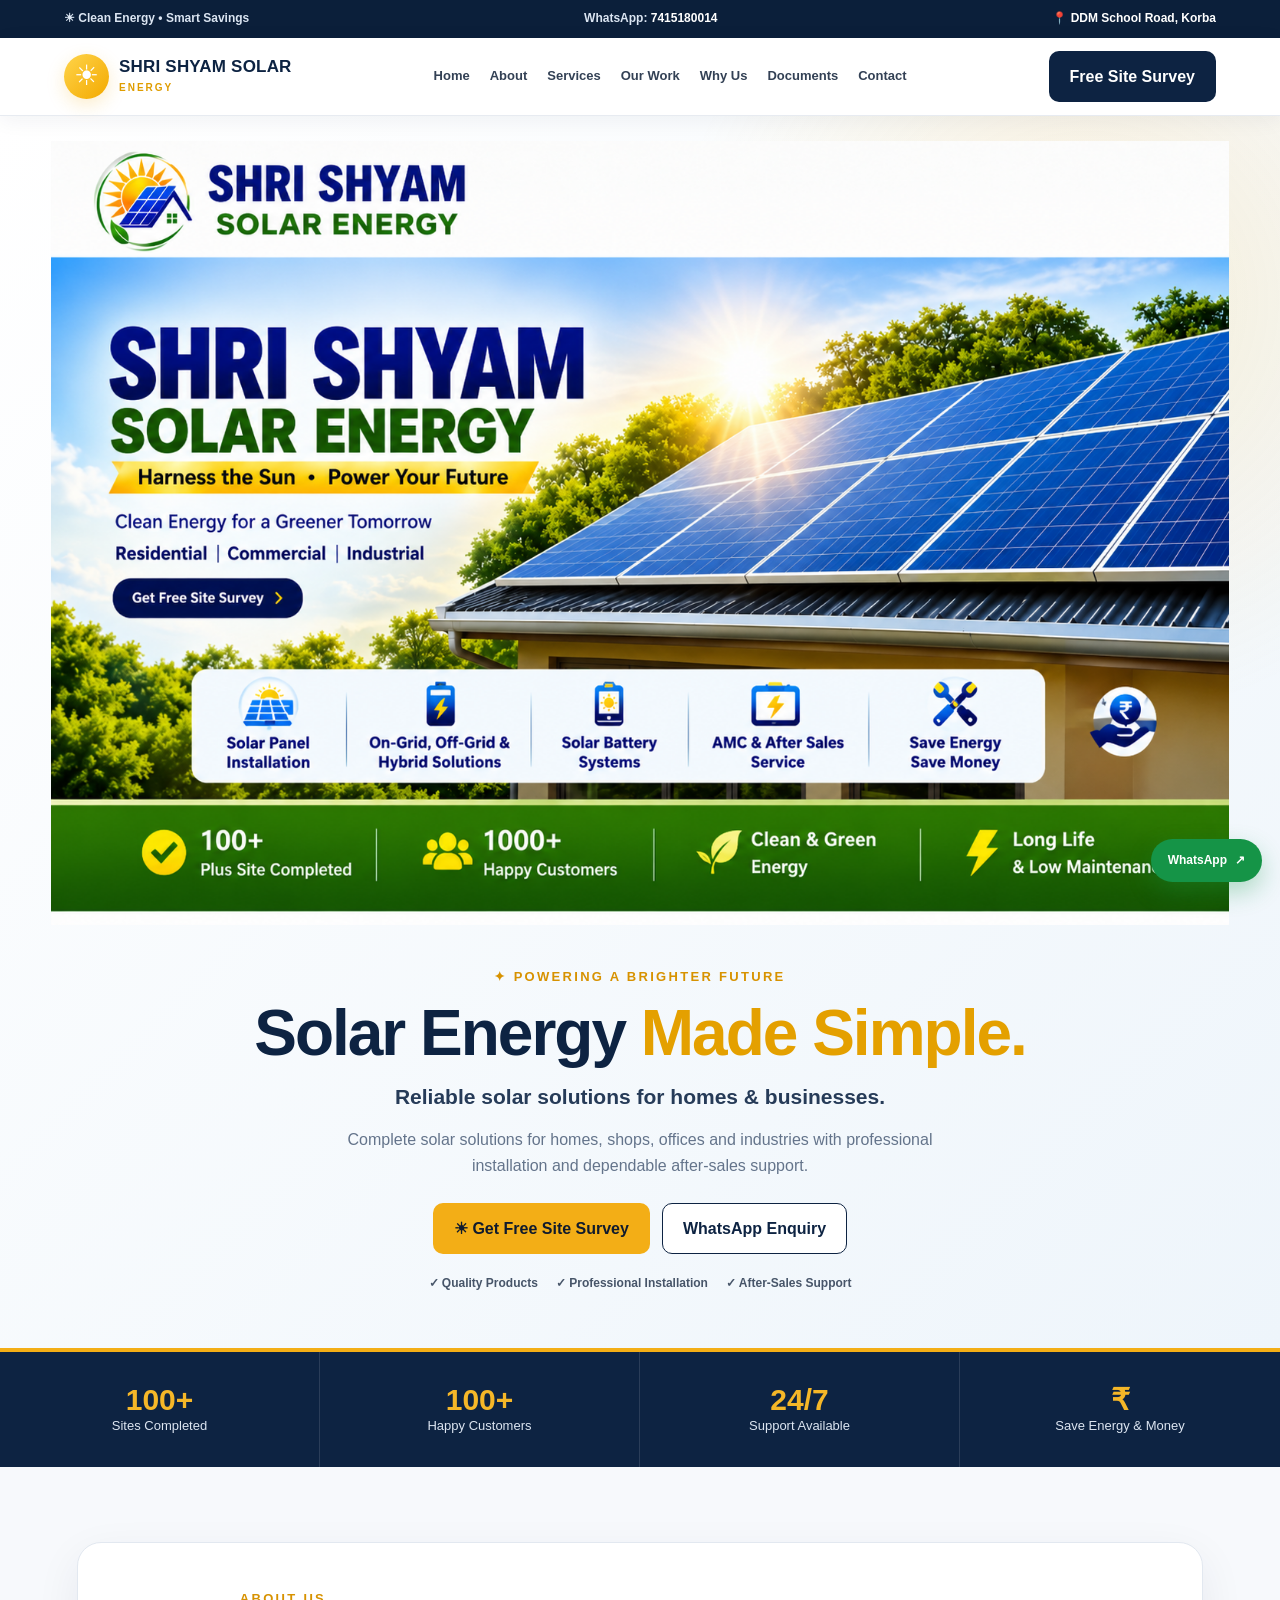
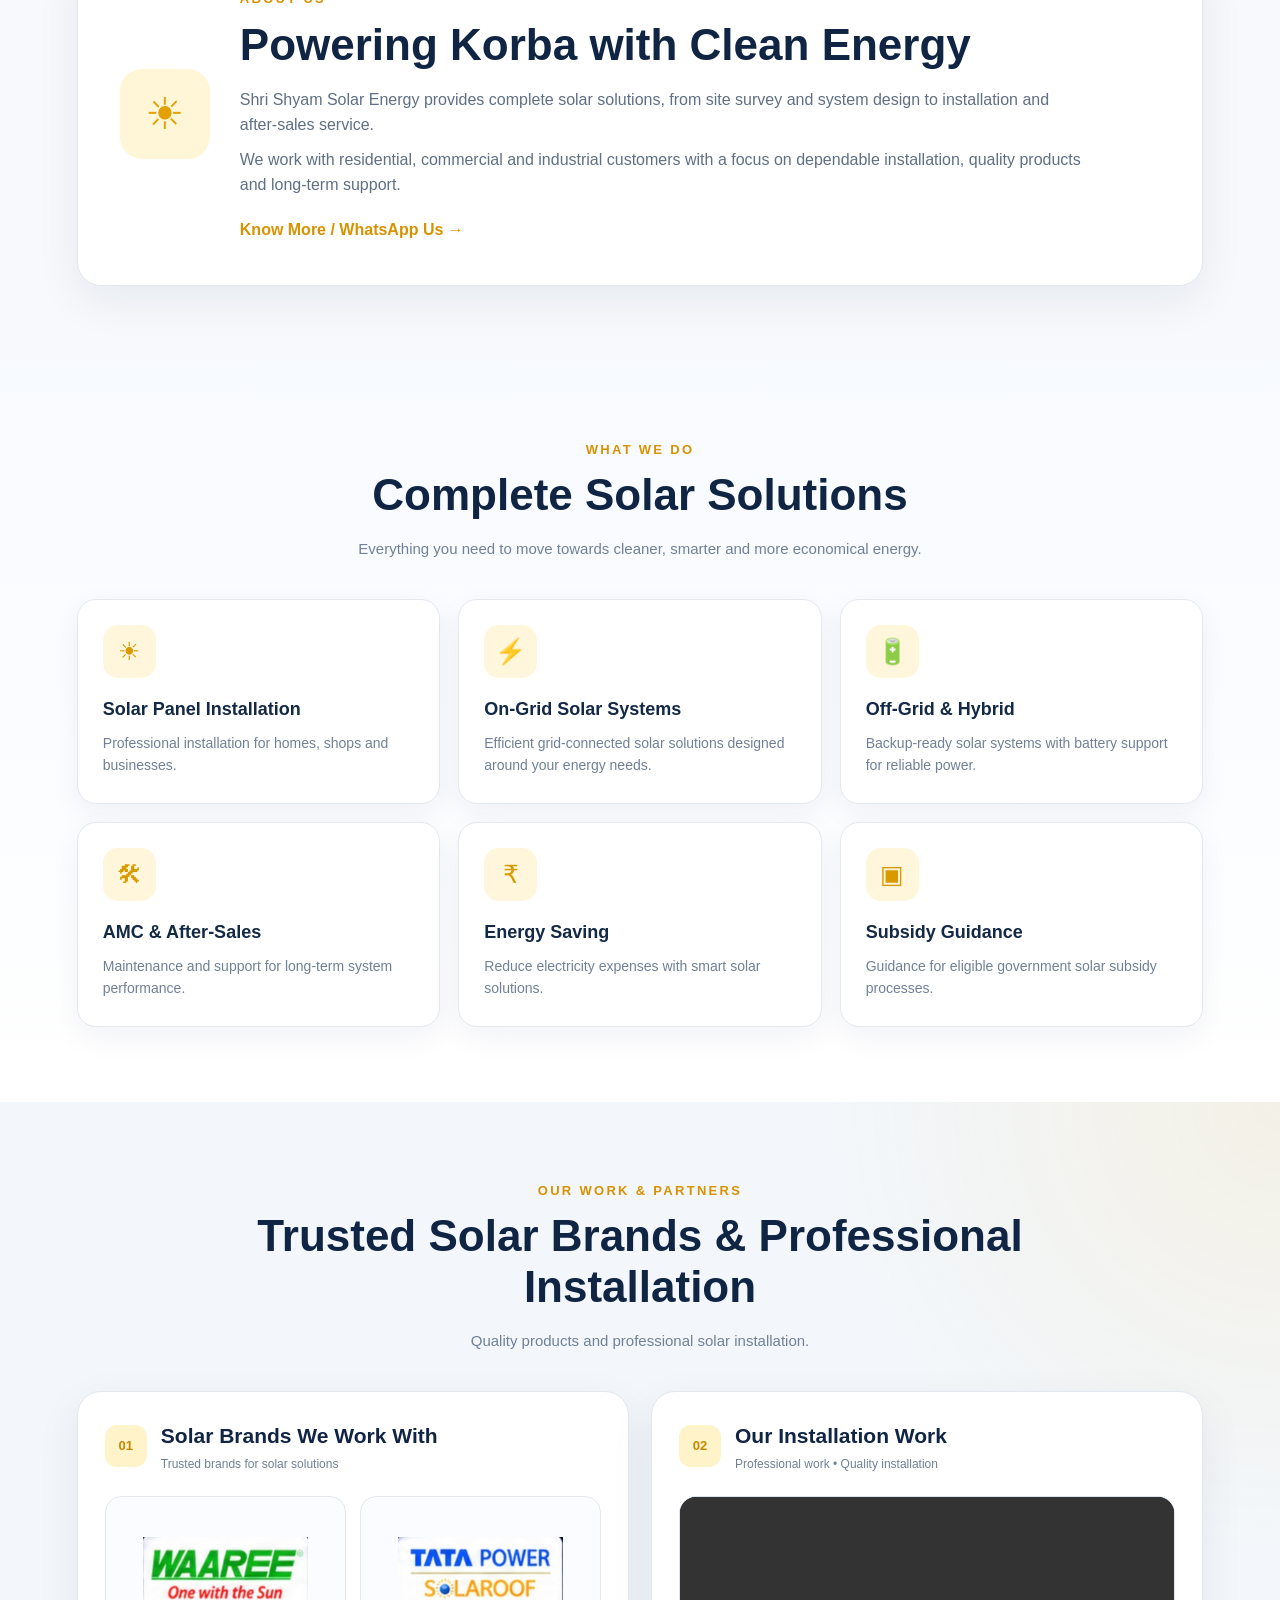
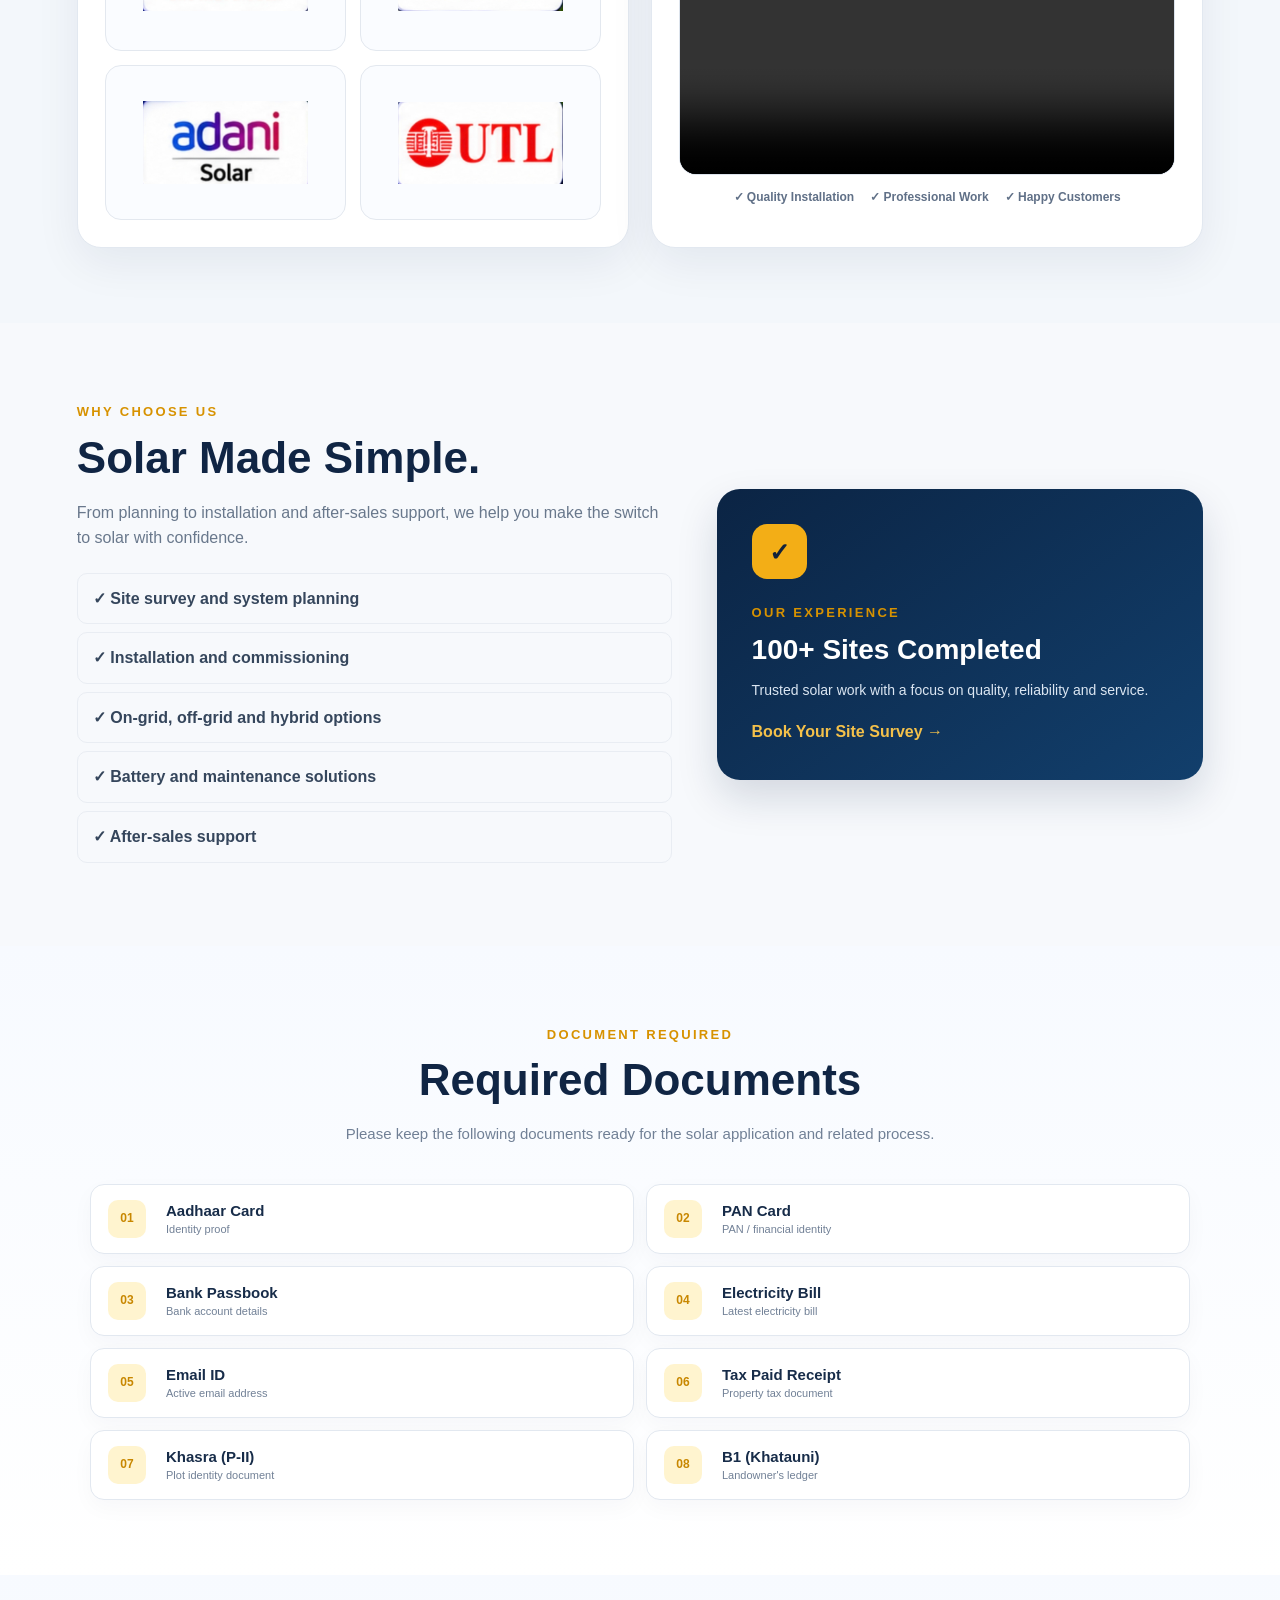
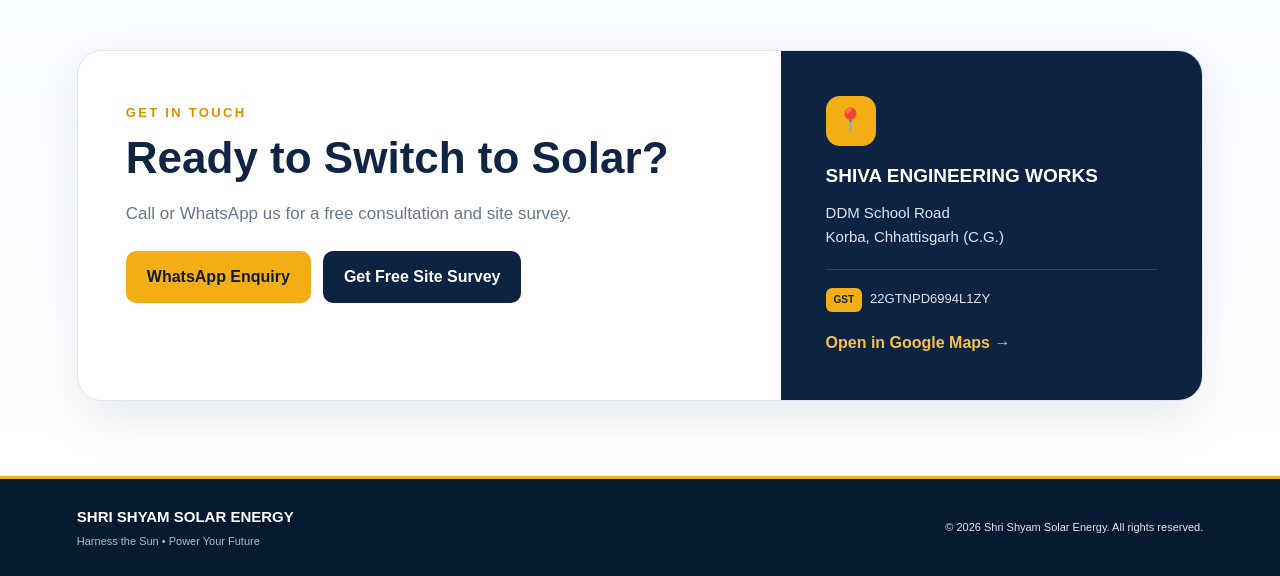
==== commit 20a7ce51: "Update index.html" ====
--- a/index.html
+++ b/index.html
@@ -97,7 +97,7 @@
       <div class="heroimg">
 
         <img
-          src="solar-banner -clean.png"
+          src="solar-banner-clean.png"
           alt="Shri Shyam Solar Energy - Solar Solutions">
 
       </div>
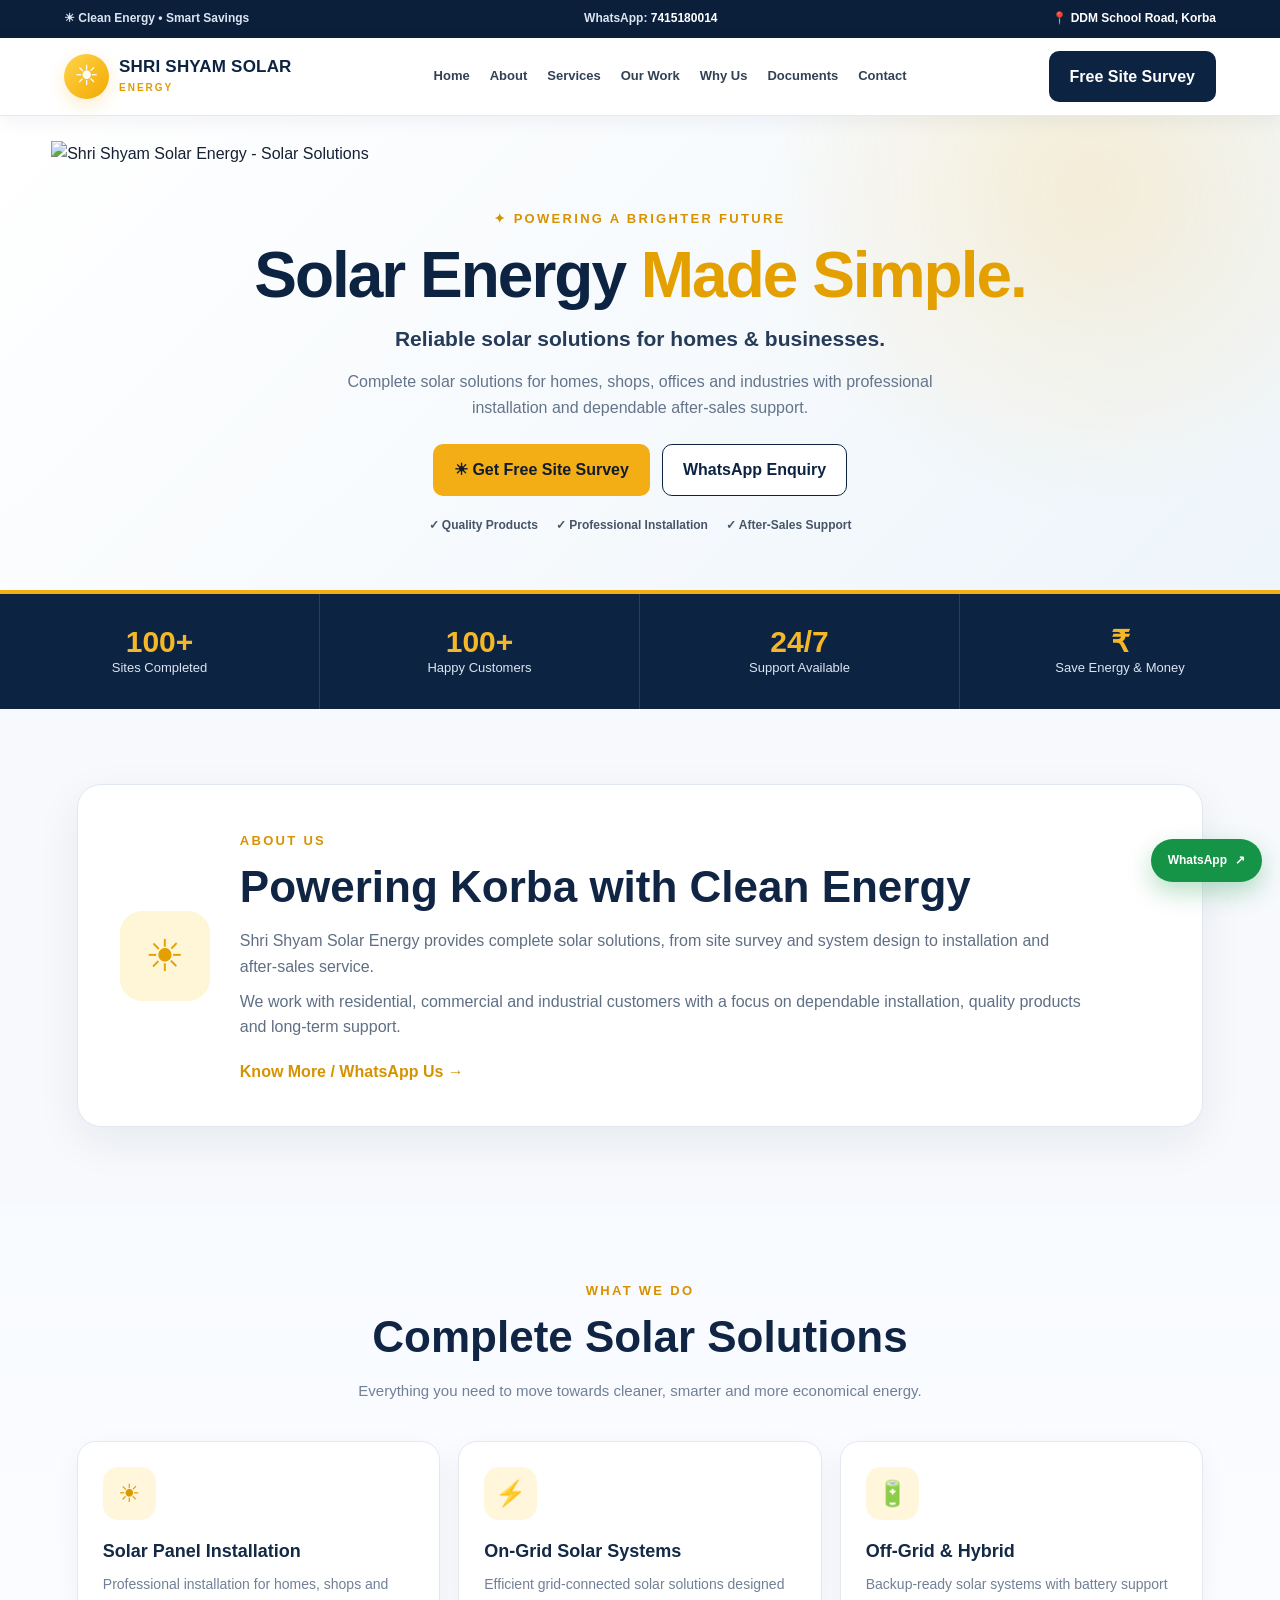
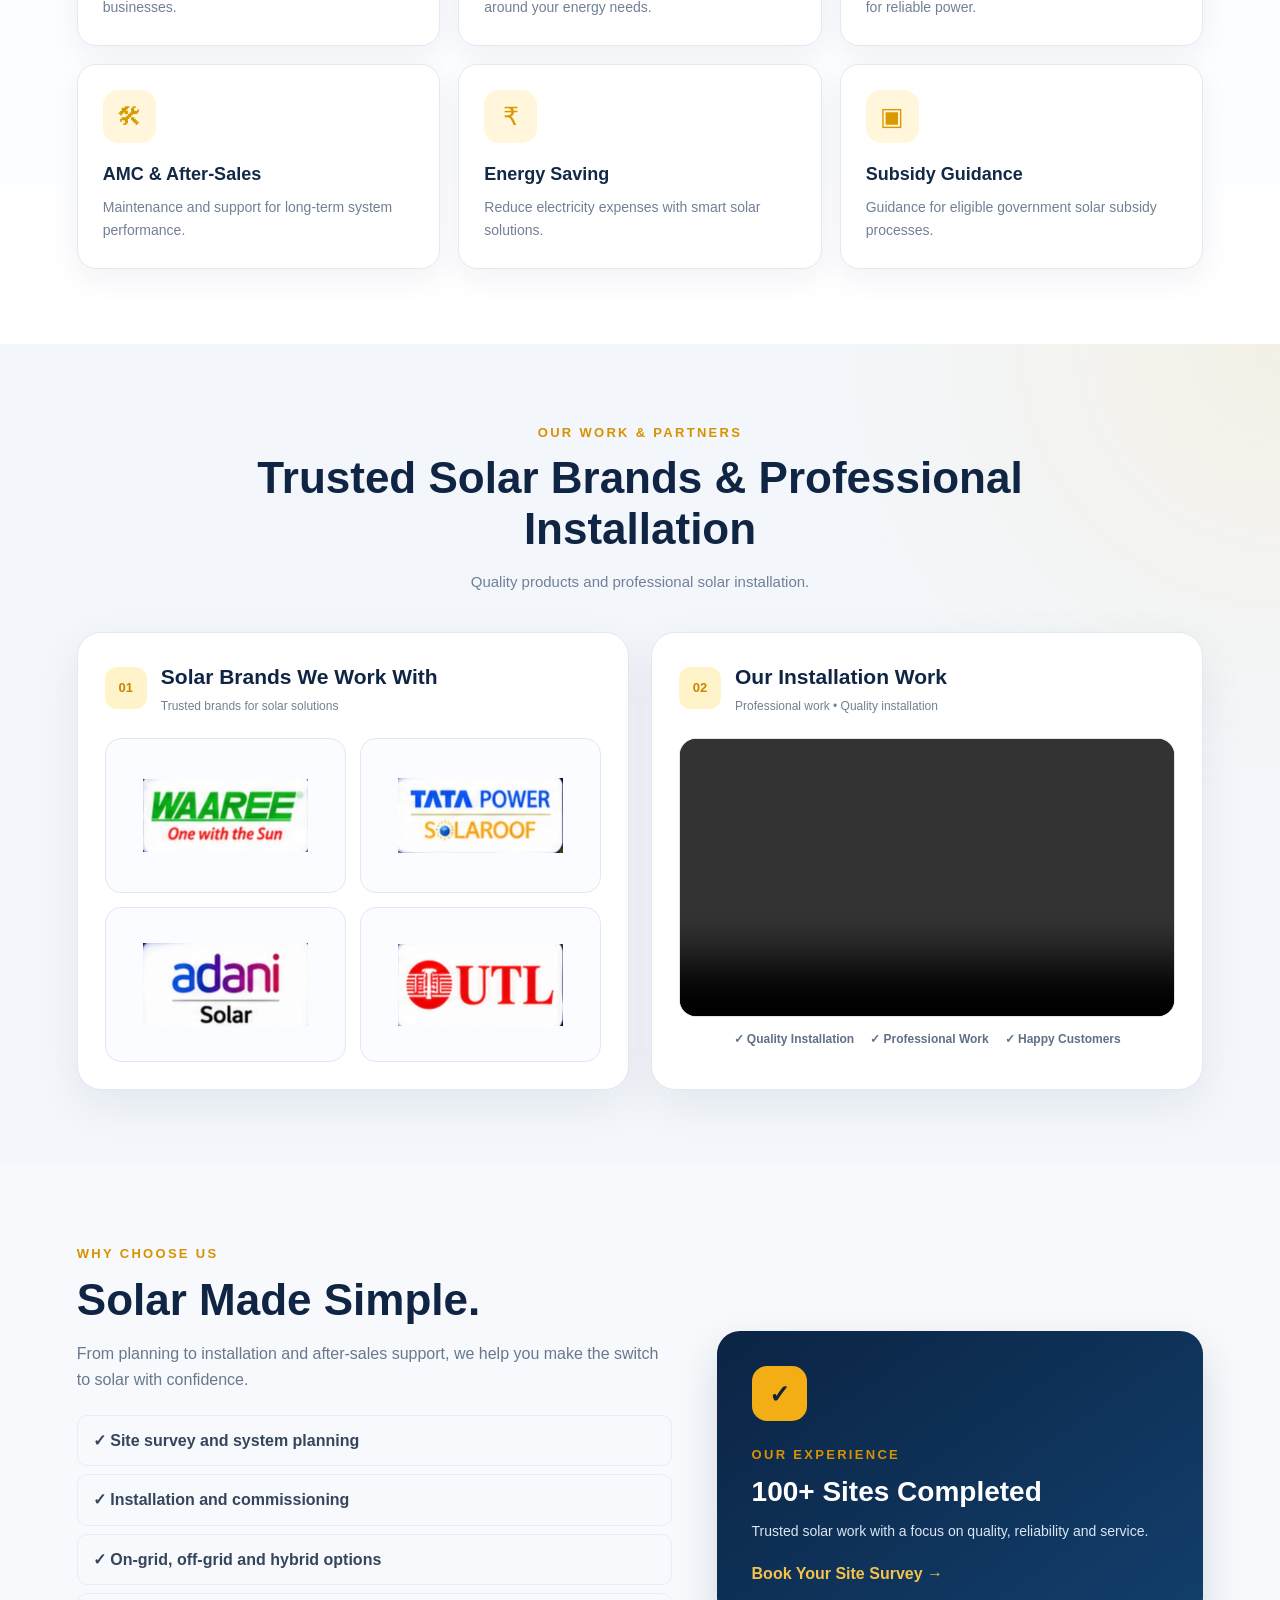
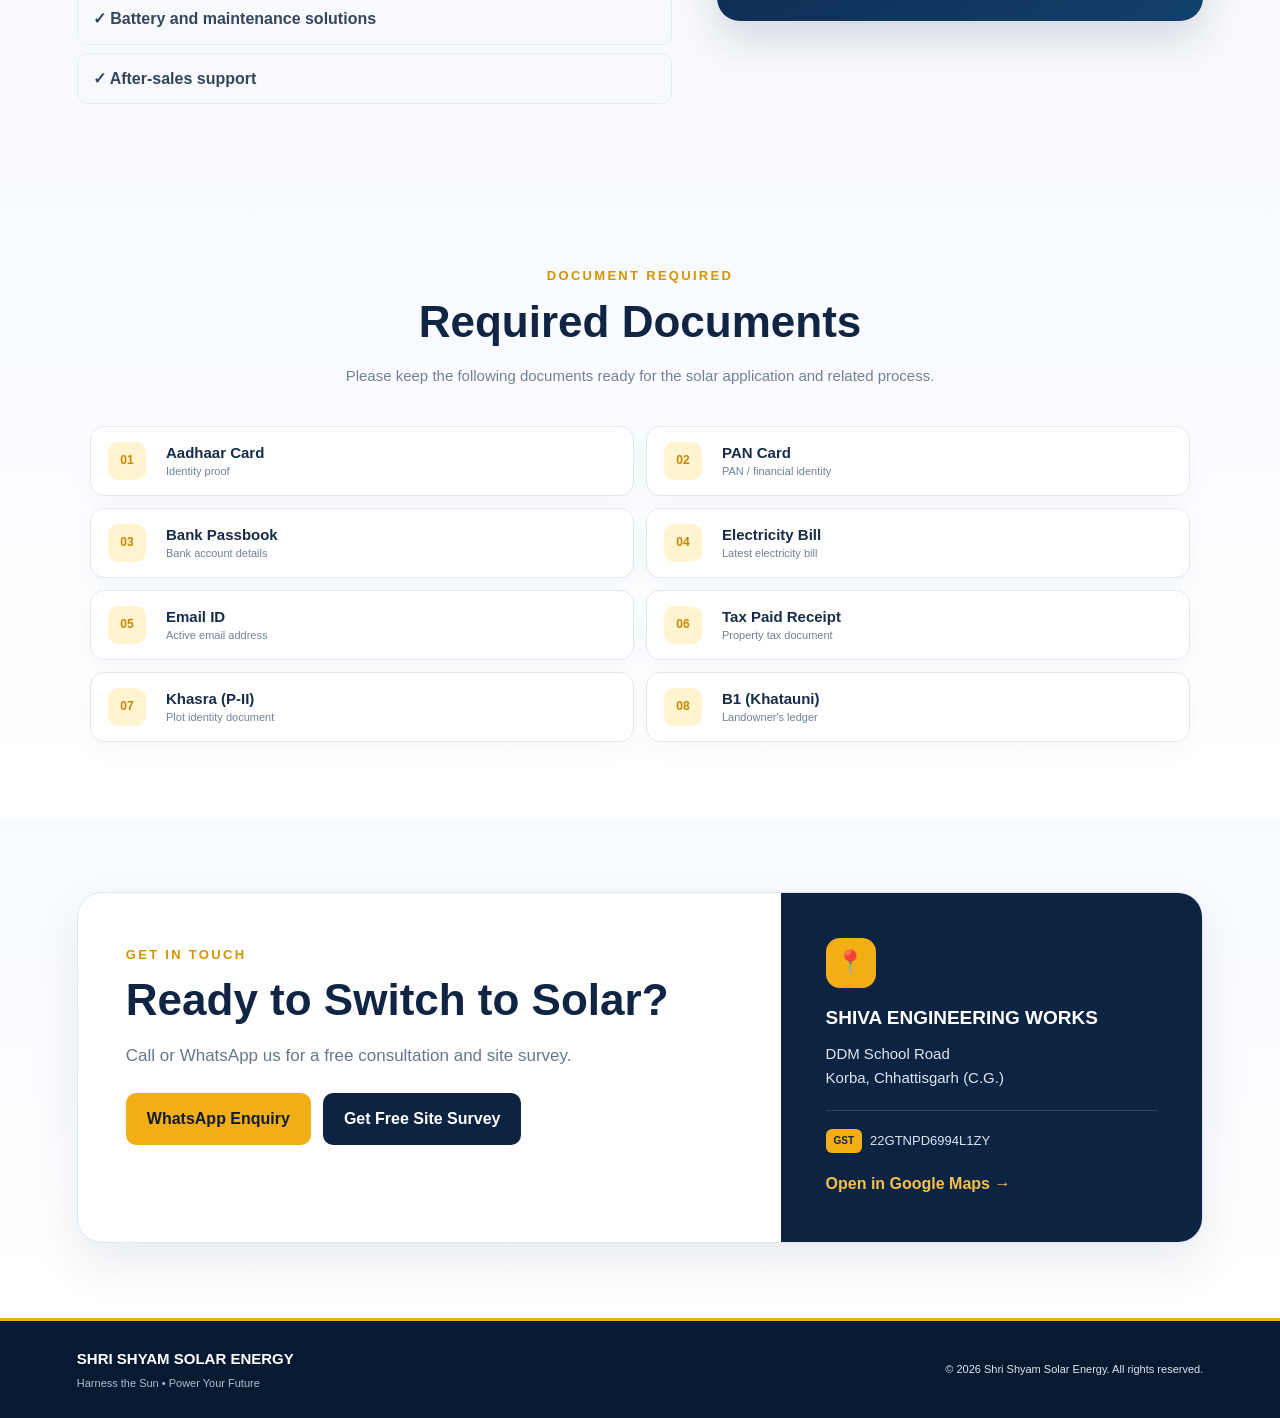
==== commit 577931c6: "Update index.html" ====
--- a/index.html
+++ b/index.html
@@ -97,7 +97,7 @@
       <div class="heroimg">
 
         <img
-          src="solar-banner-clean.png"
+          src="solar-banner -clean.png"
           alt="Shri Shyam Solar Energy - Solar Solutions">
 
       </div>
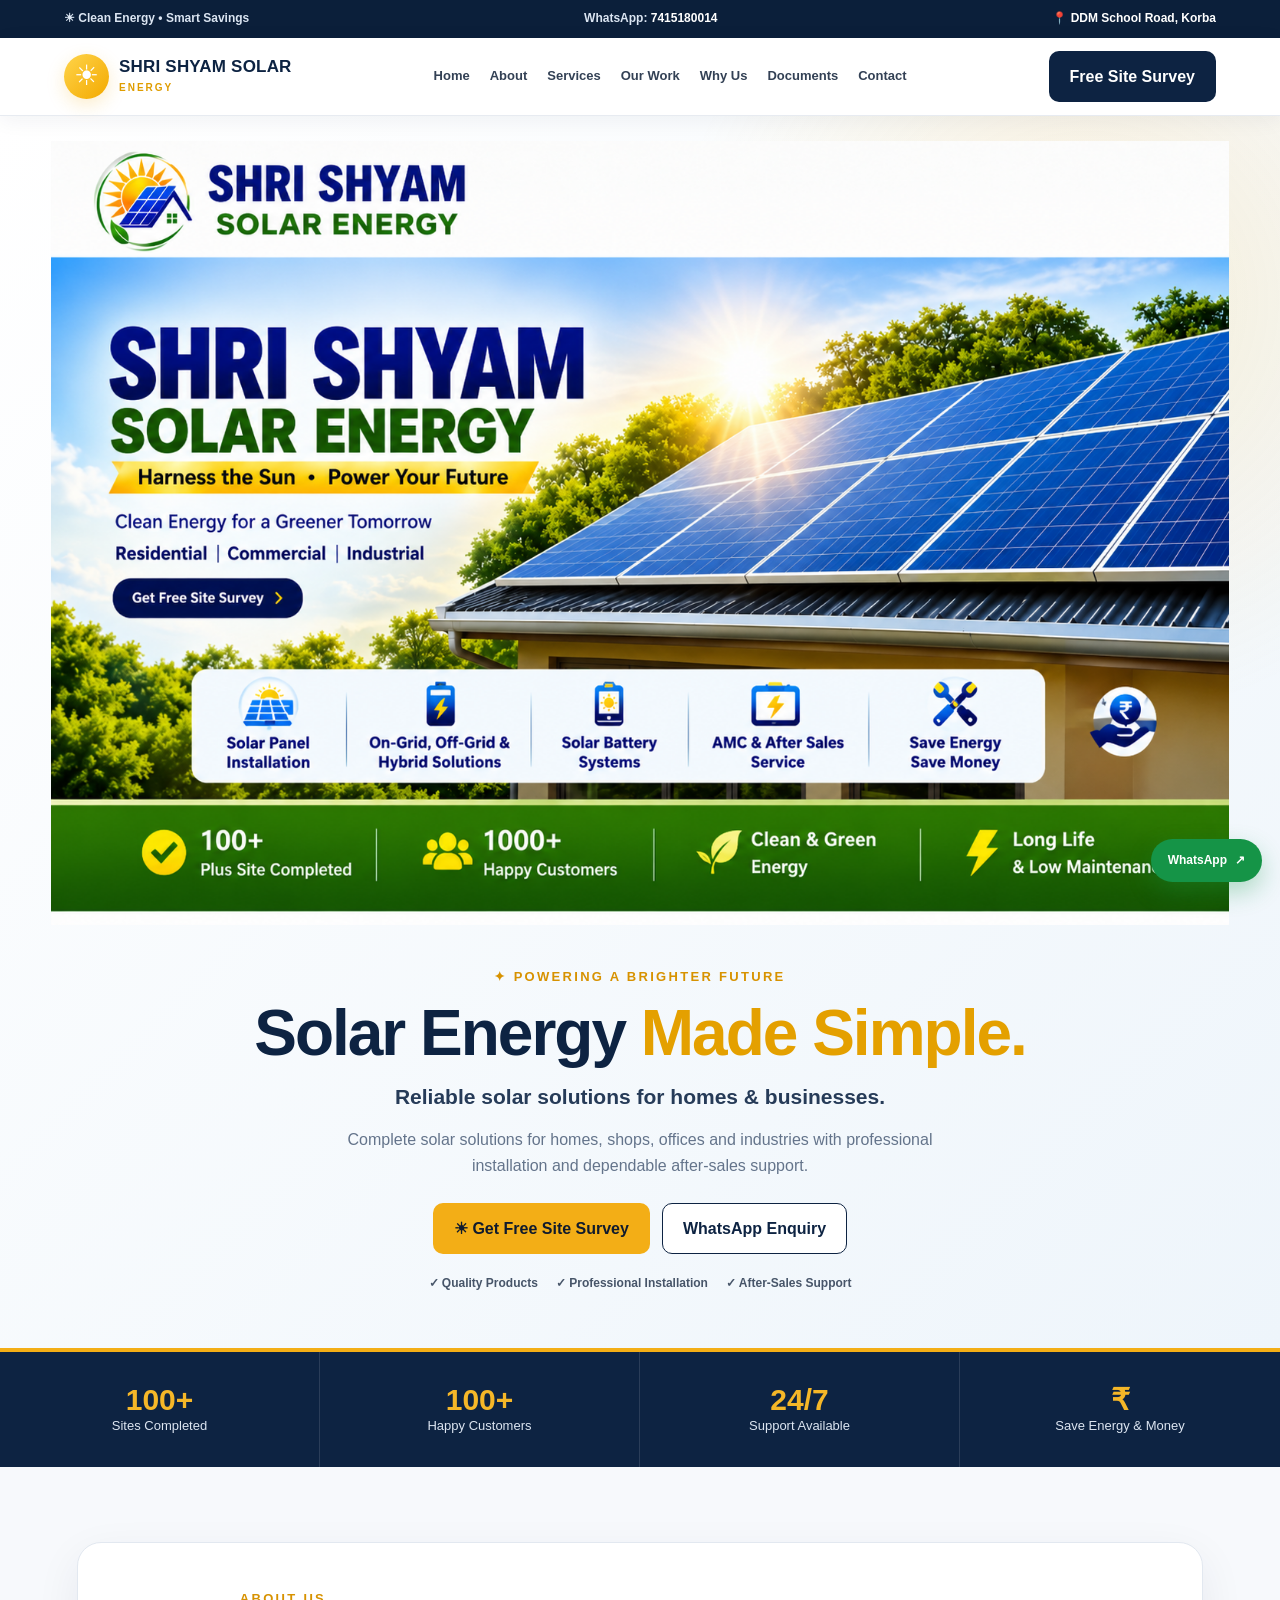
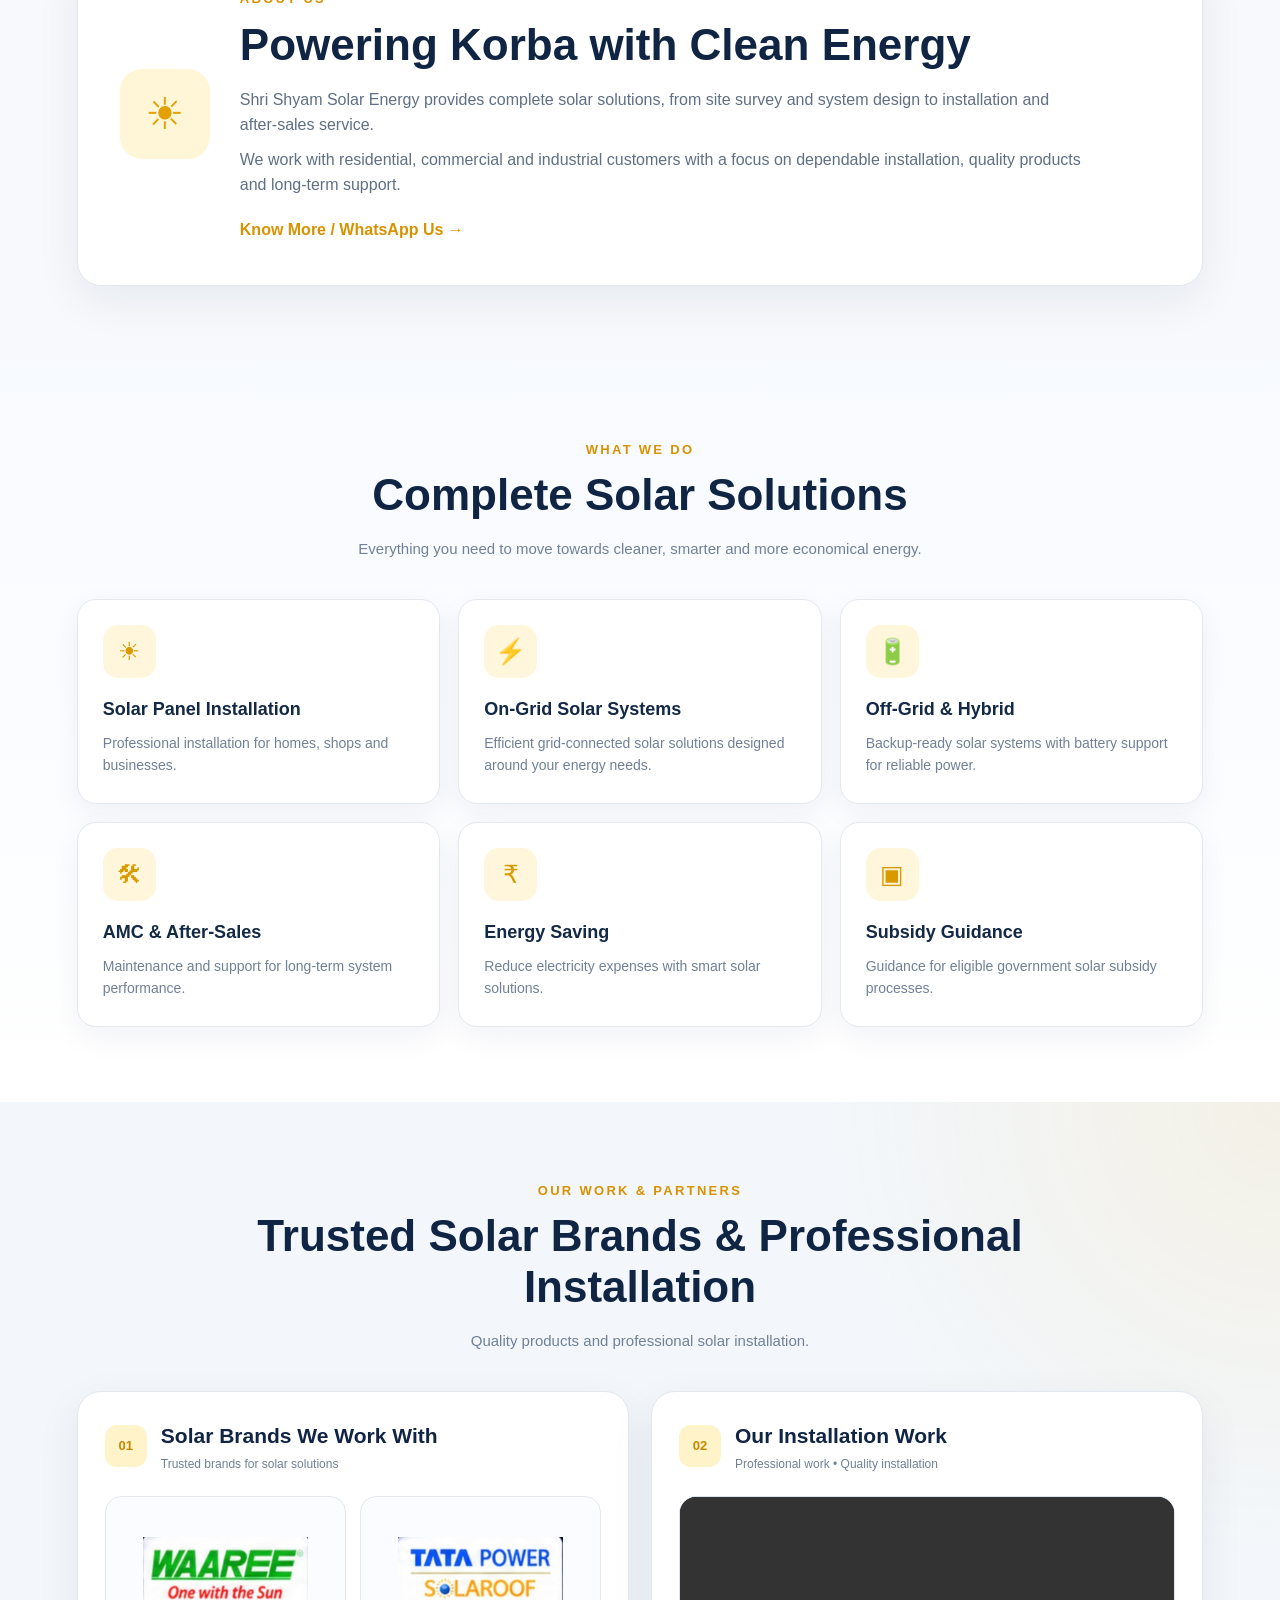
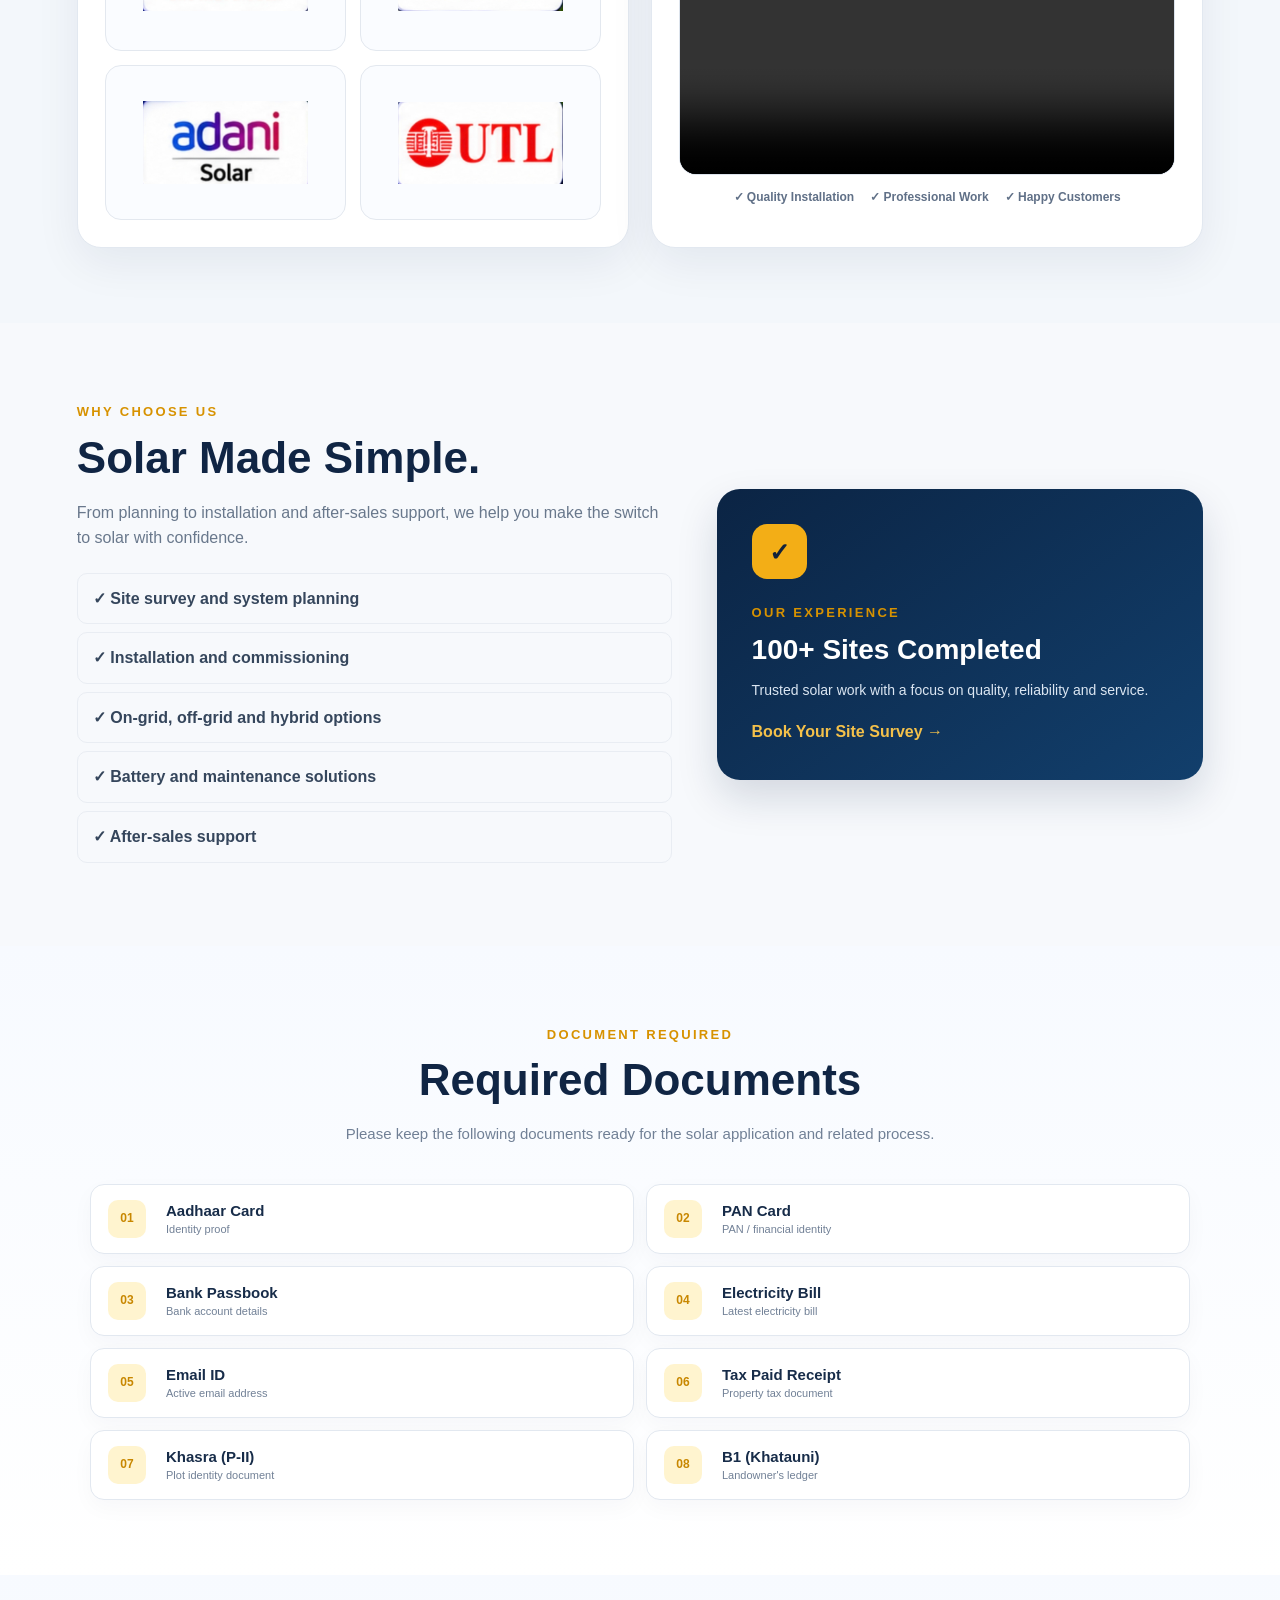
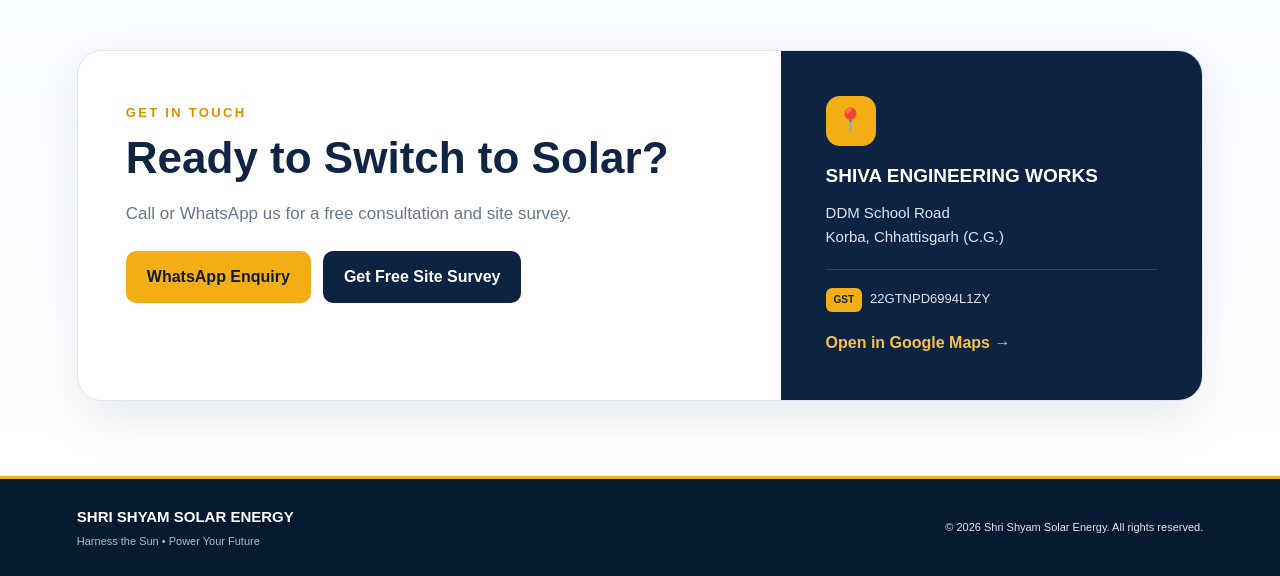
==== commit cd422b69: "Update index.html" ====
--- a/index.html
+++ b/index.html
@@ -97,7 +97,7 @@
       <div class="heroimg">
 
         <img
-          src="solar-banner -clean.png"
+          src="solar-banner-clean.png"
           alt="Shri Shyam Solar Energy - Solar Solutions">
 
       </div>
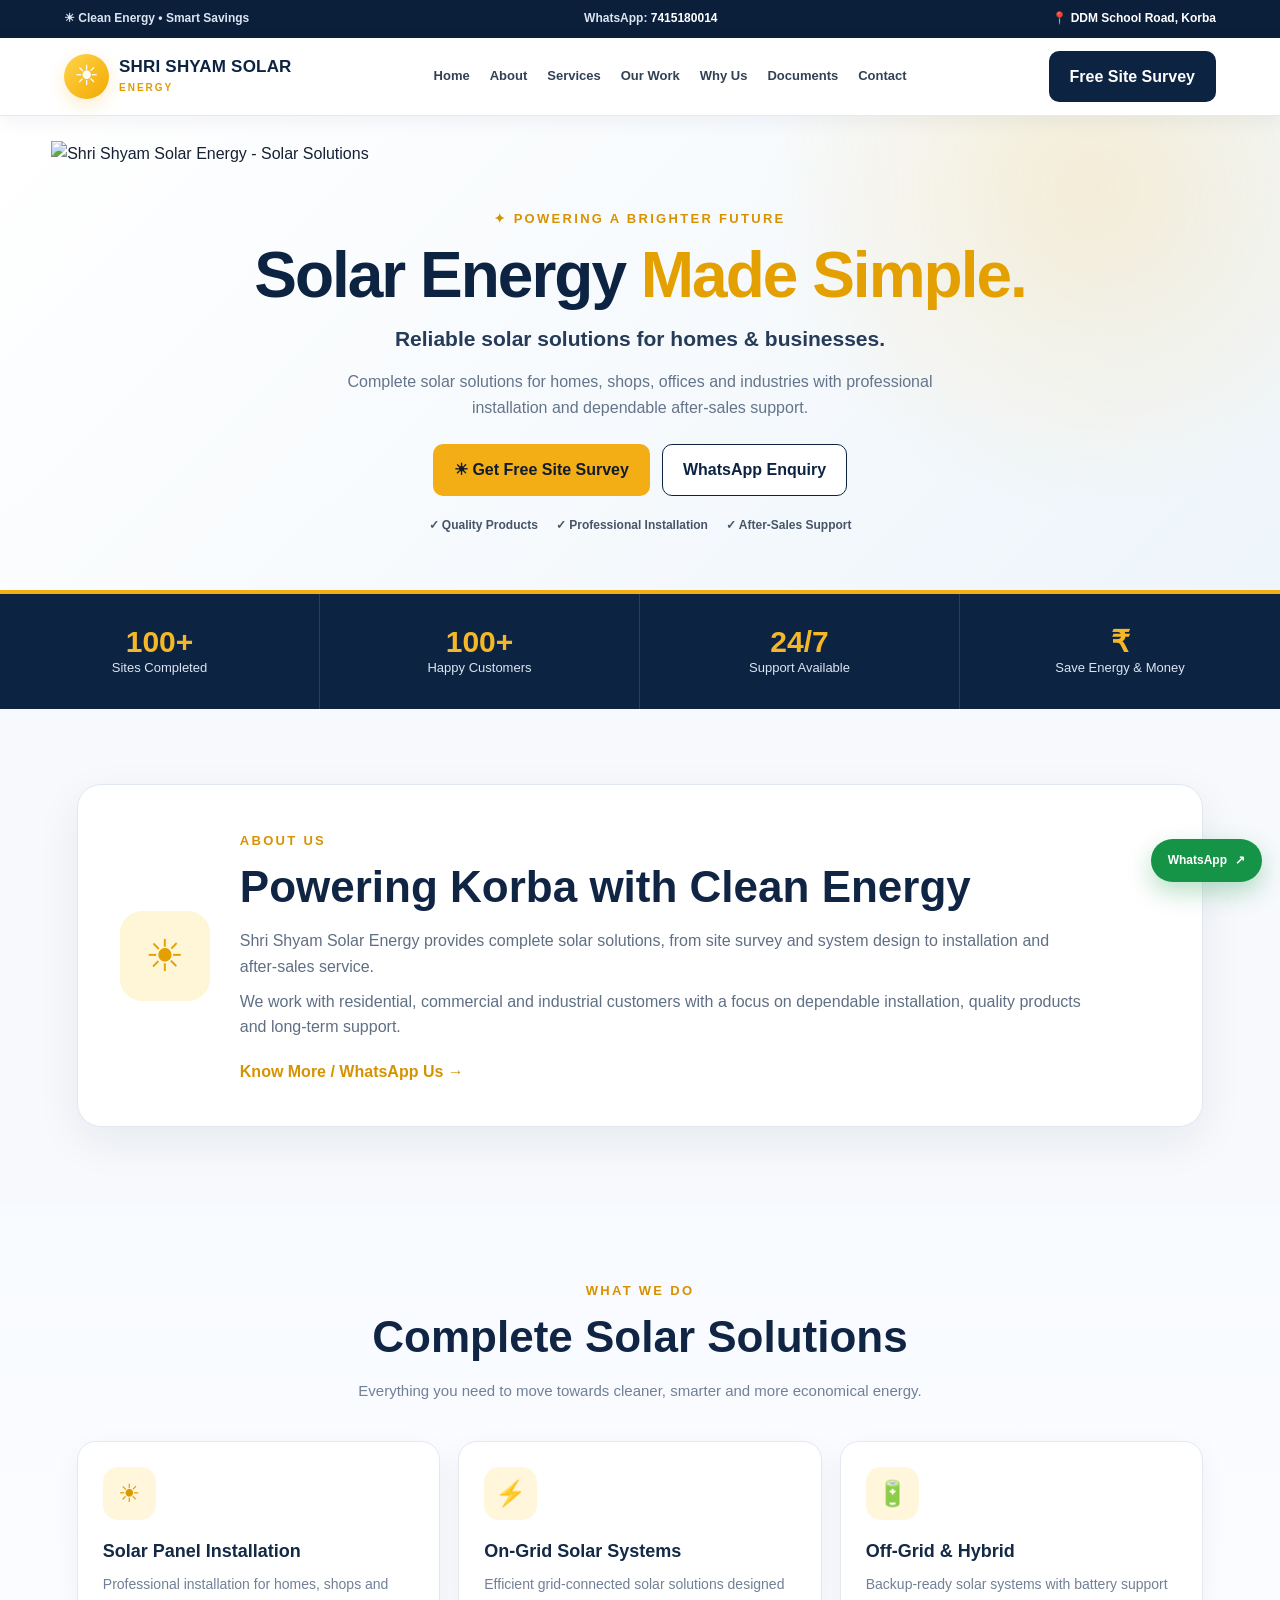
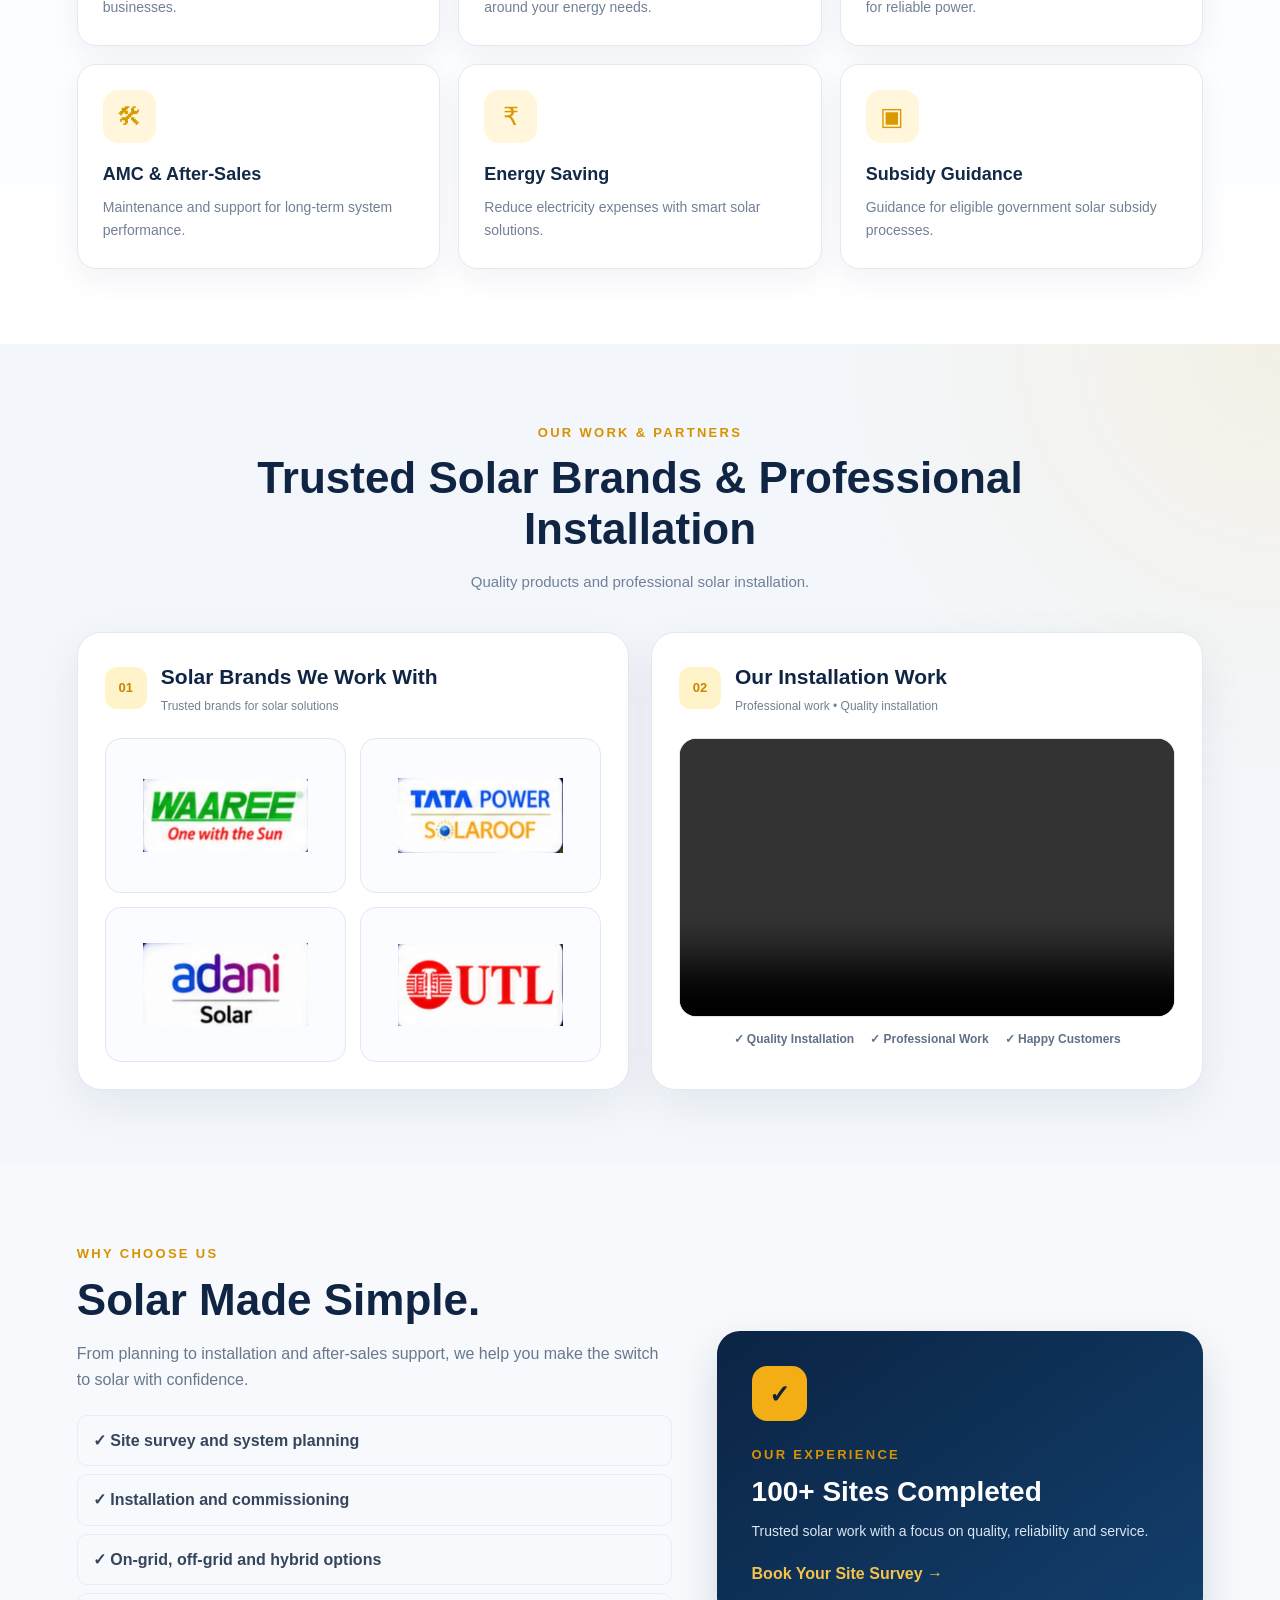
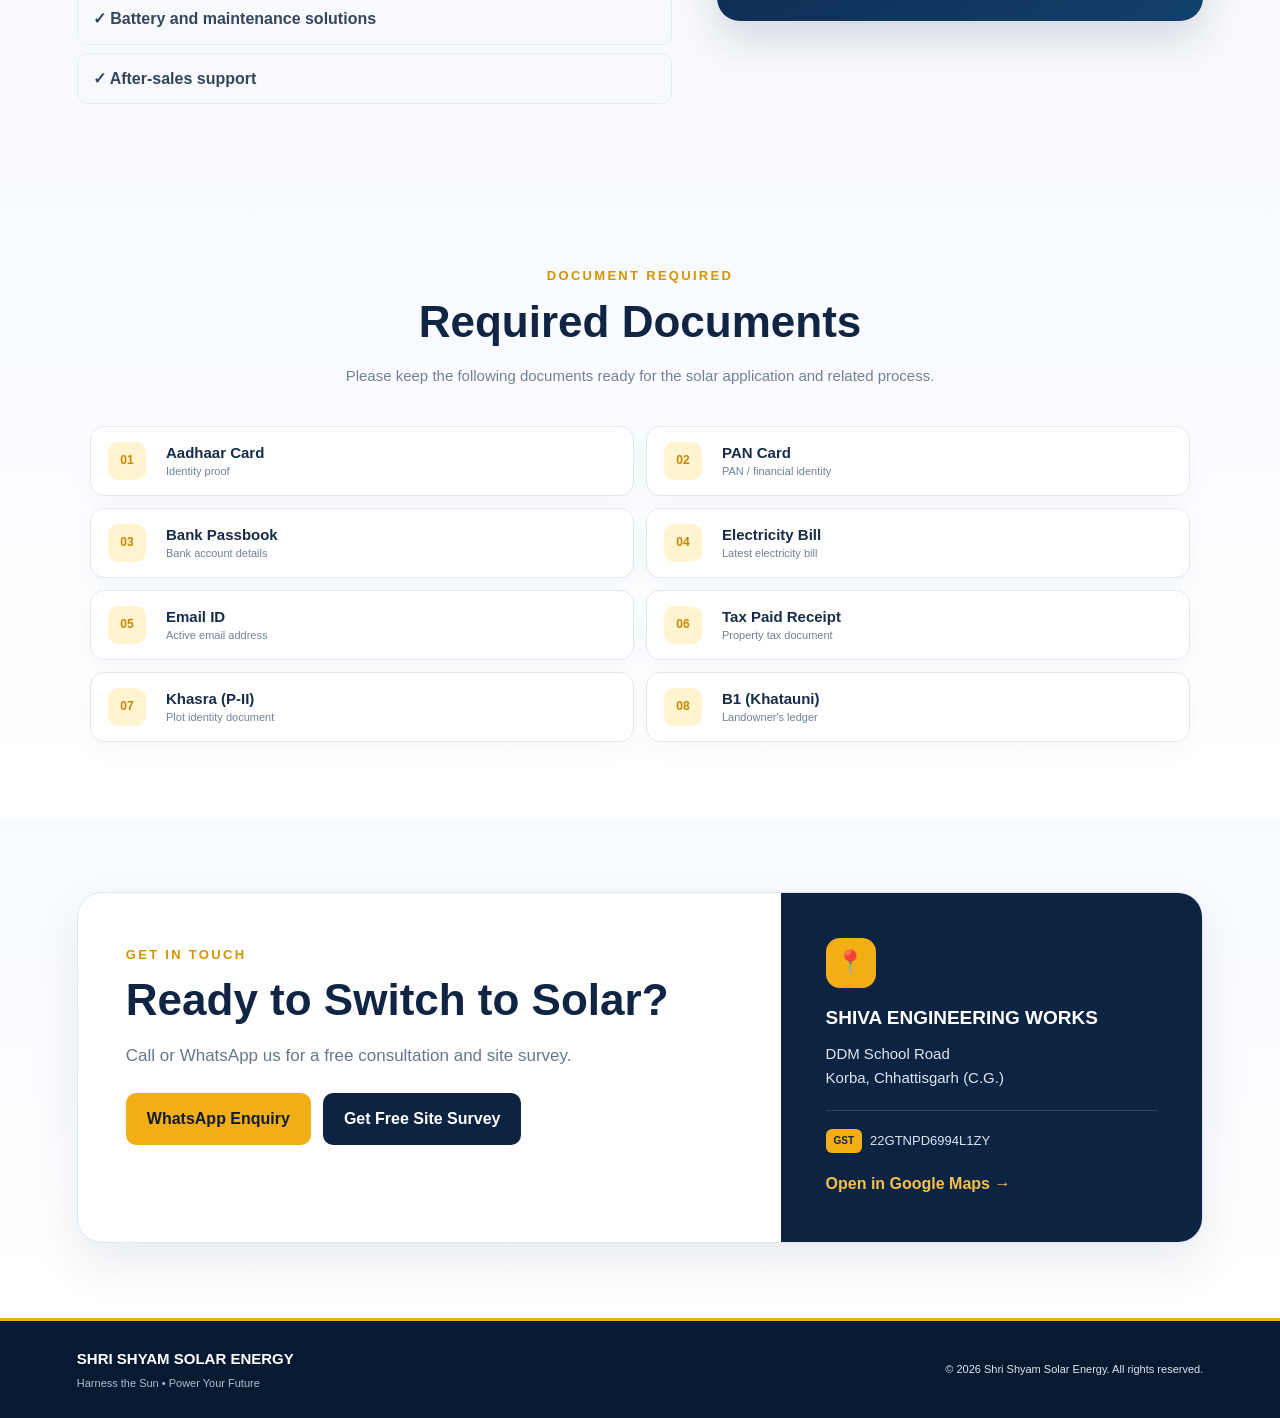
==== commit 637b4c0b: "Update index.html" ====
--- a/index.html
+++ b/index.html
@@ -97,7 +97,7 @@
       <div class="heroimg">
 
         <img
-          src="solar-banner-clean.png"
+          src="solar-banner -clean.png"
           alt="Shri Shyam Solar Energy - Solar Solutions">
 
       </div>
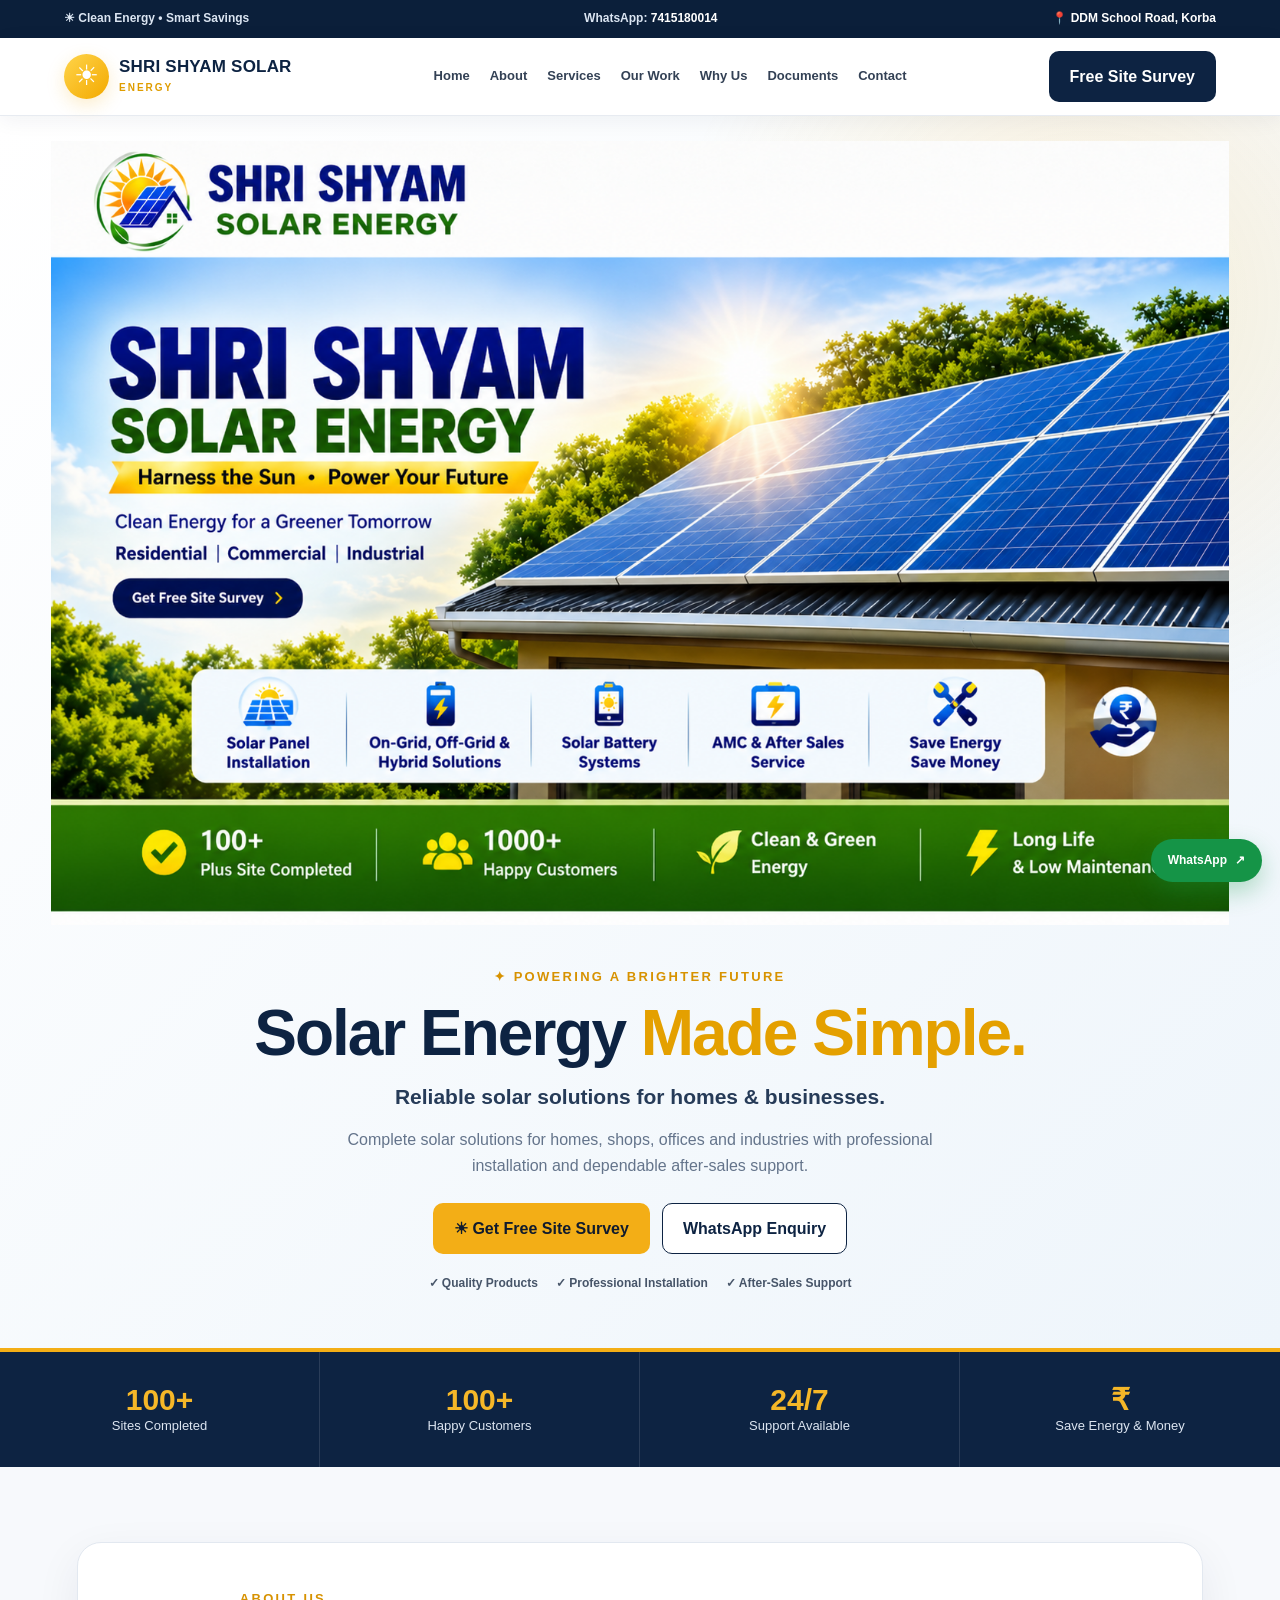
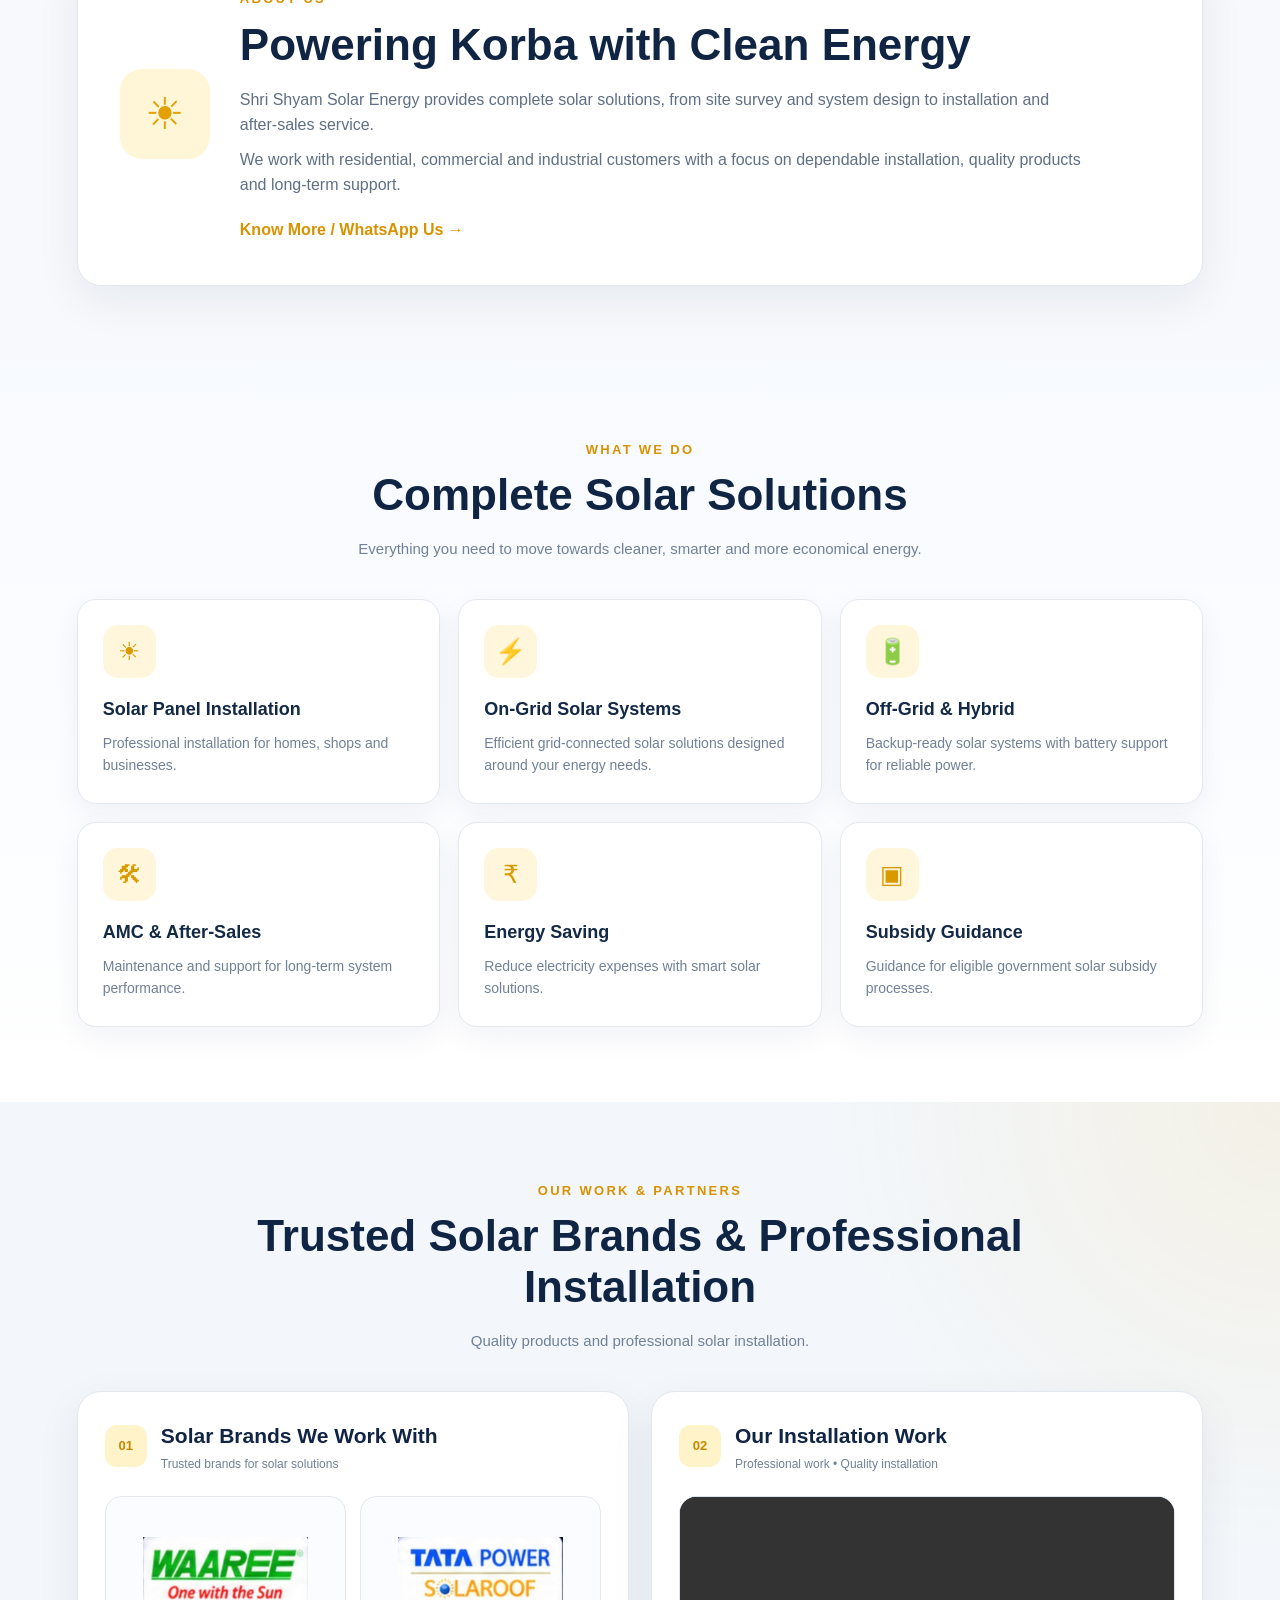
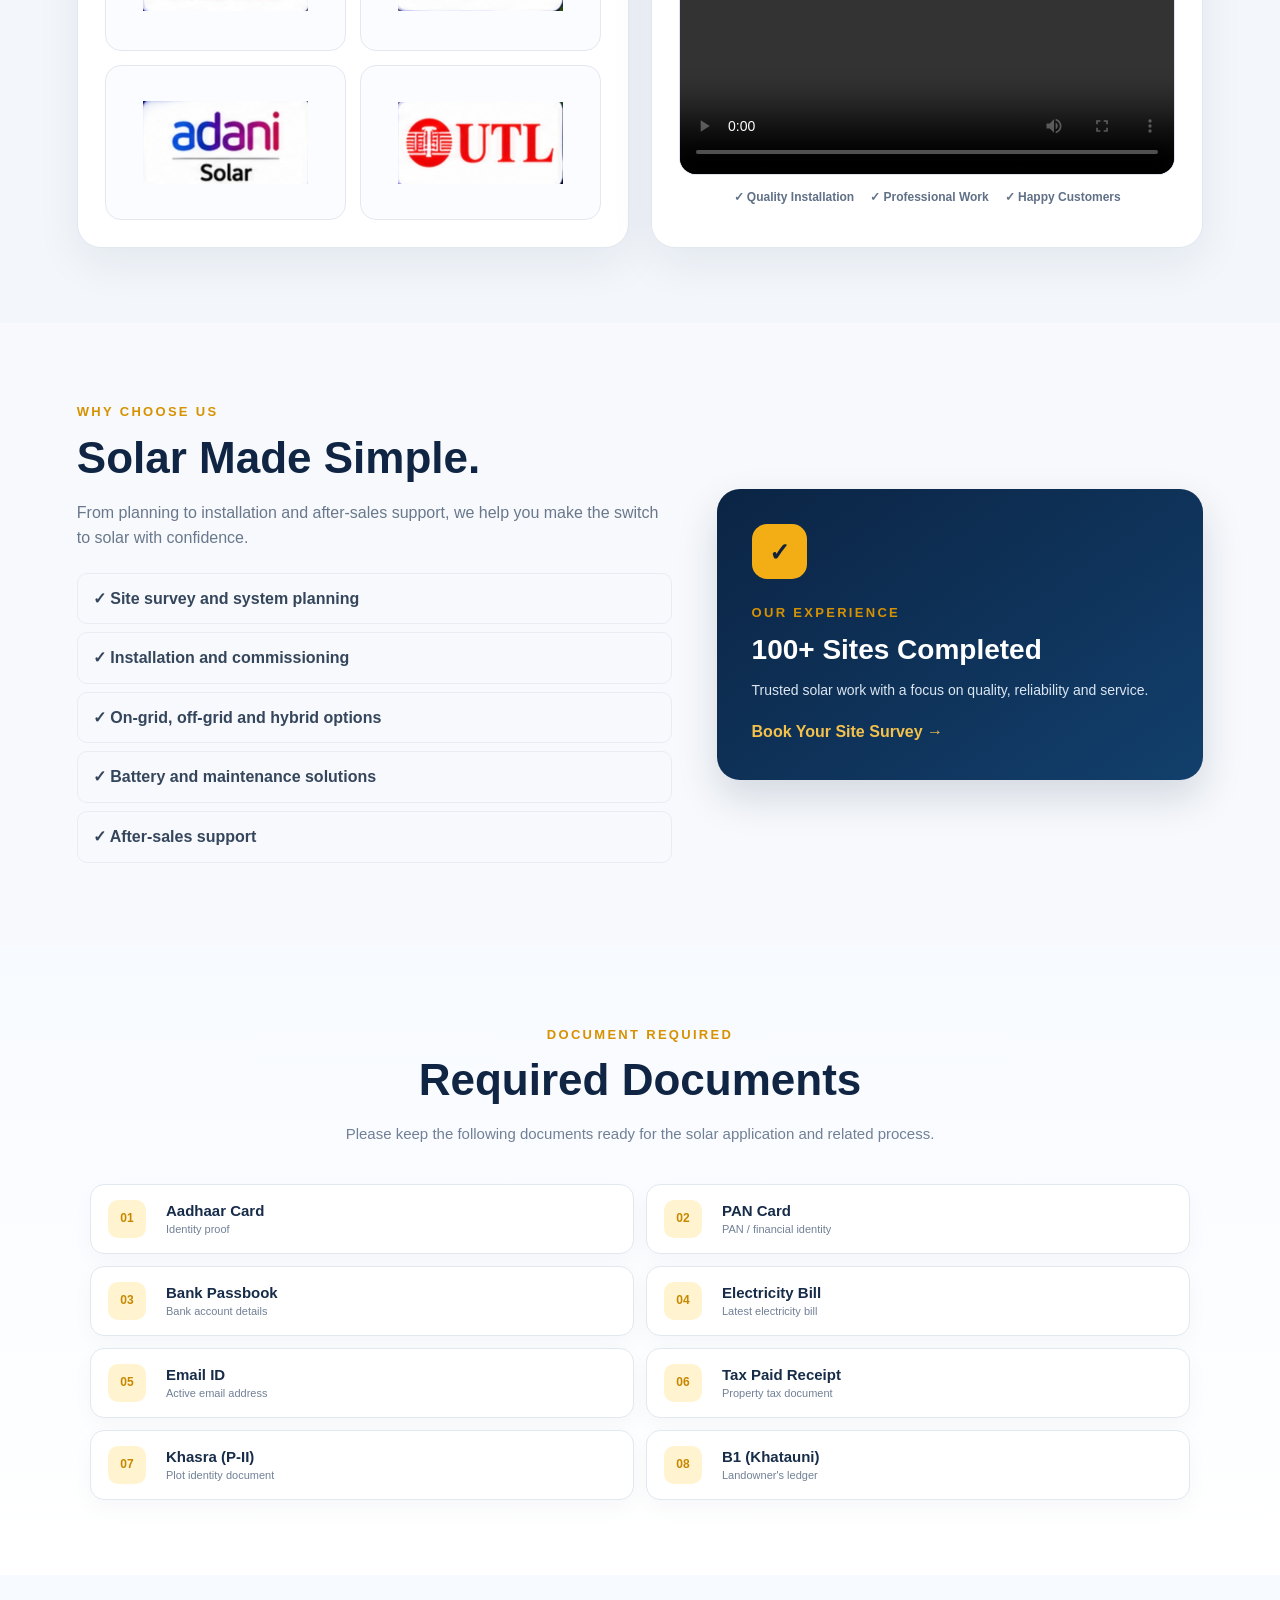
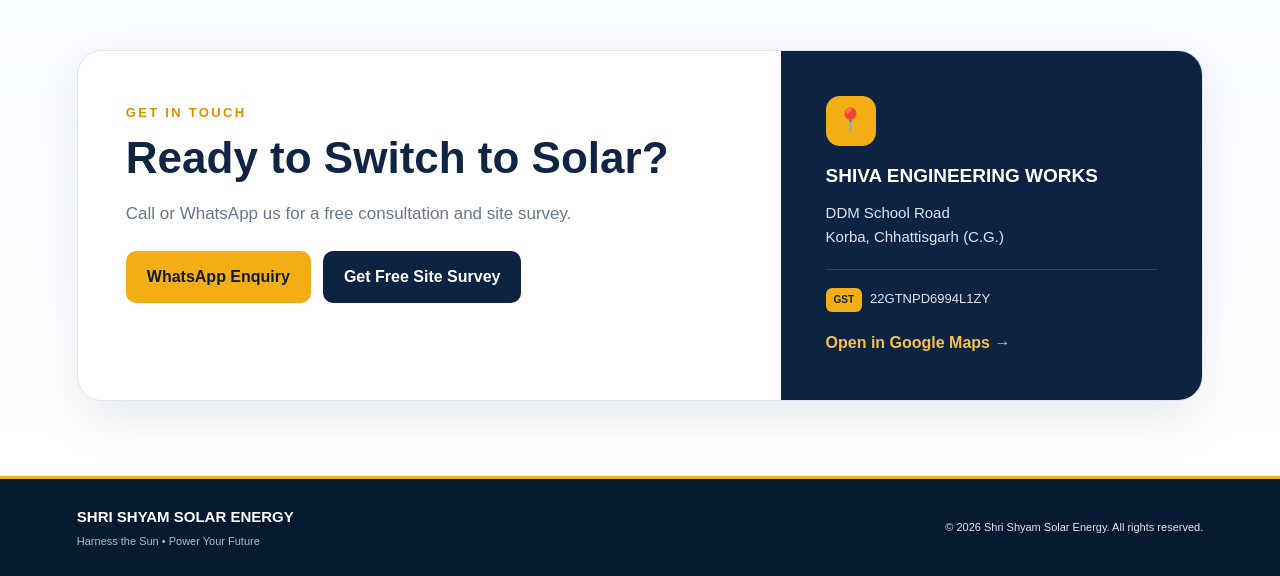
==== commit b93a53a6: "Update index.html" ====
--- a/index.html
+++ b/index.html
@@ -97,7 +97,7 @@
       <div class="heroimg">
 
         <img
-          src="solar-banner -clean.png"
+          src="solar-banner-clean.png"
           alt="Shri Shyam Solar Energy - Solar Solutions">
 
       </div>
